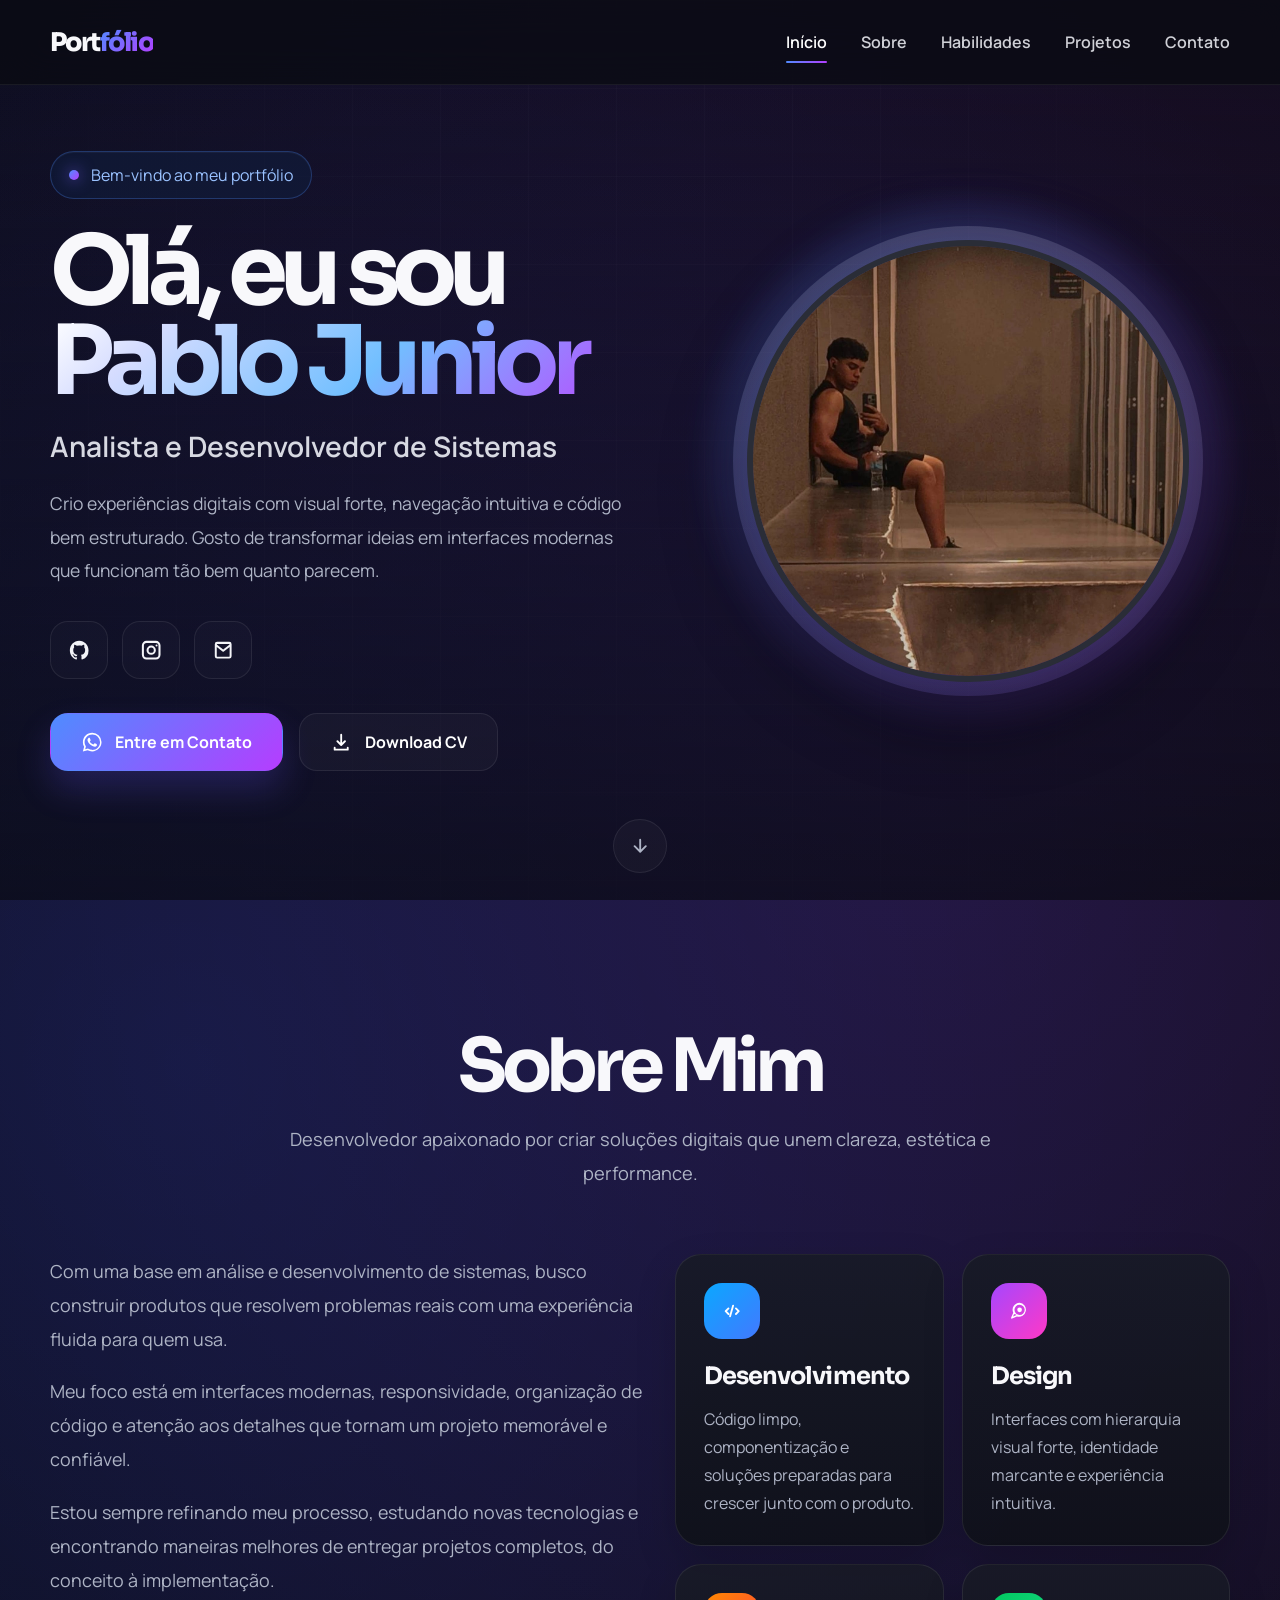
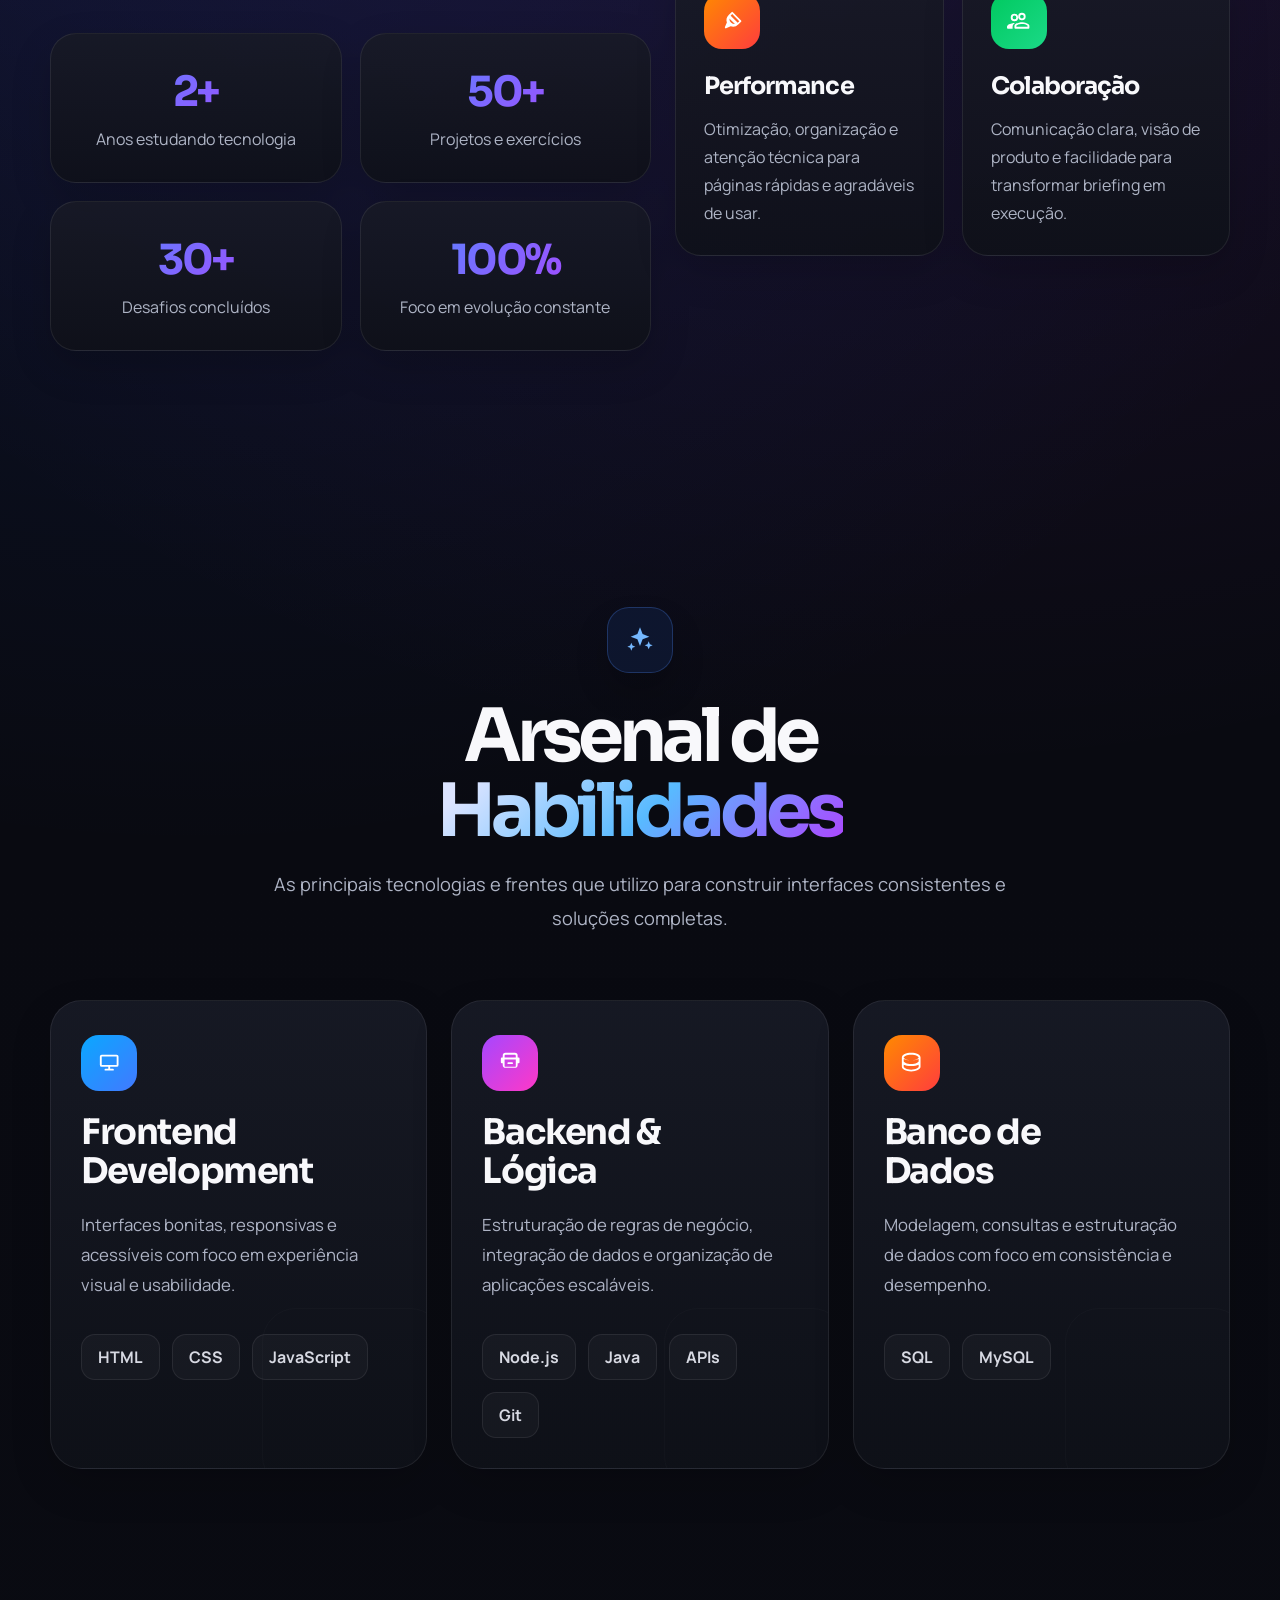
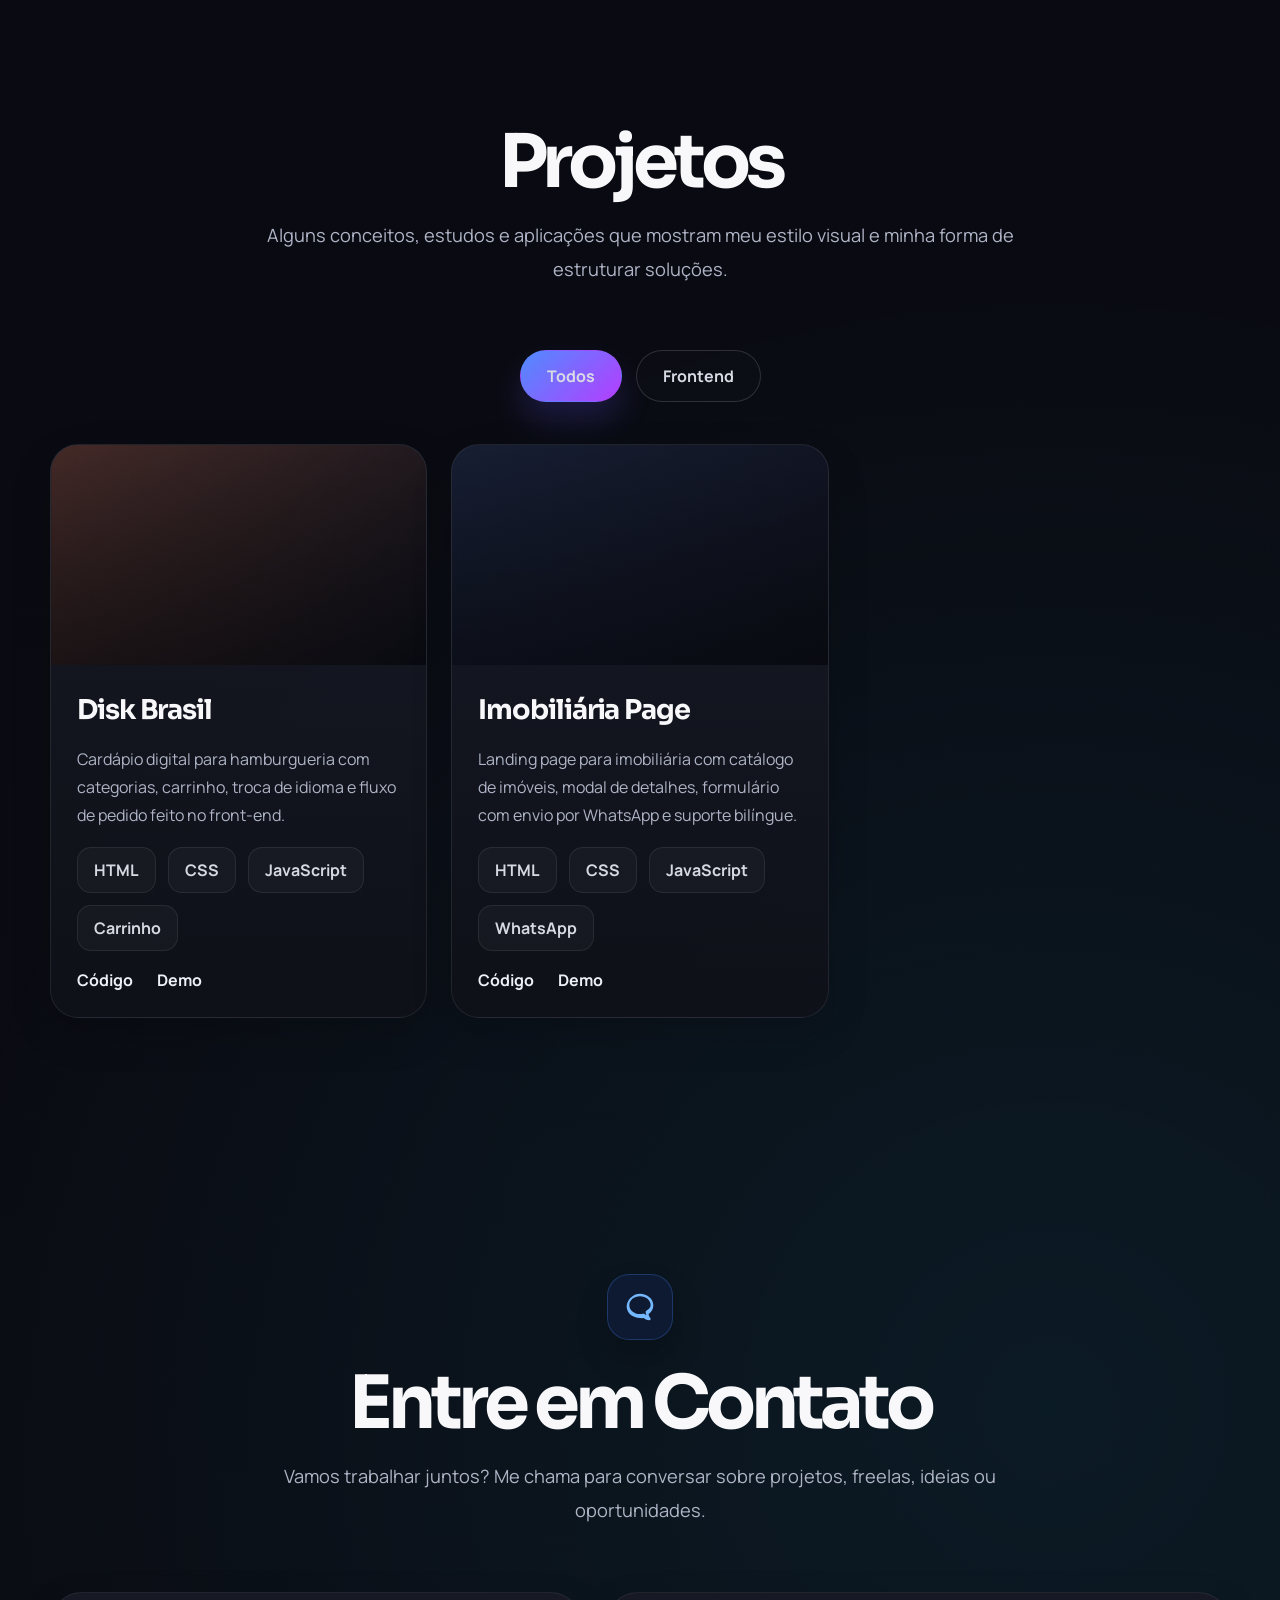
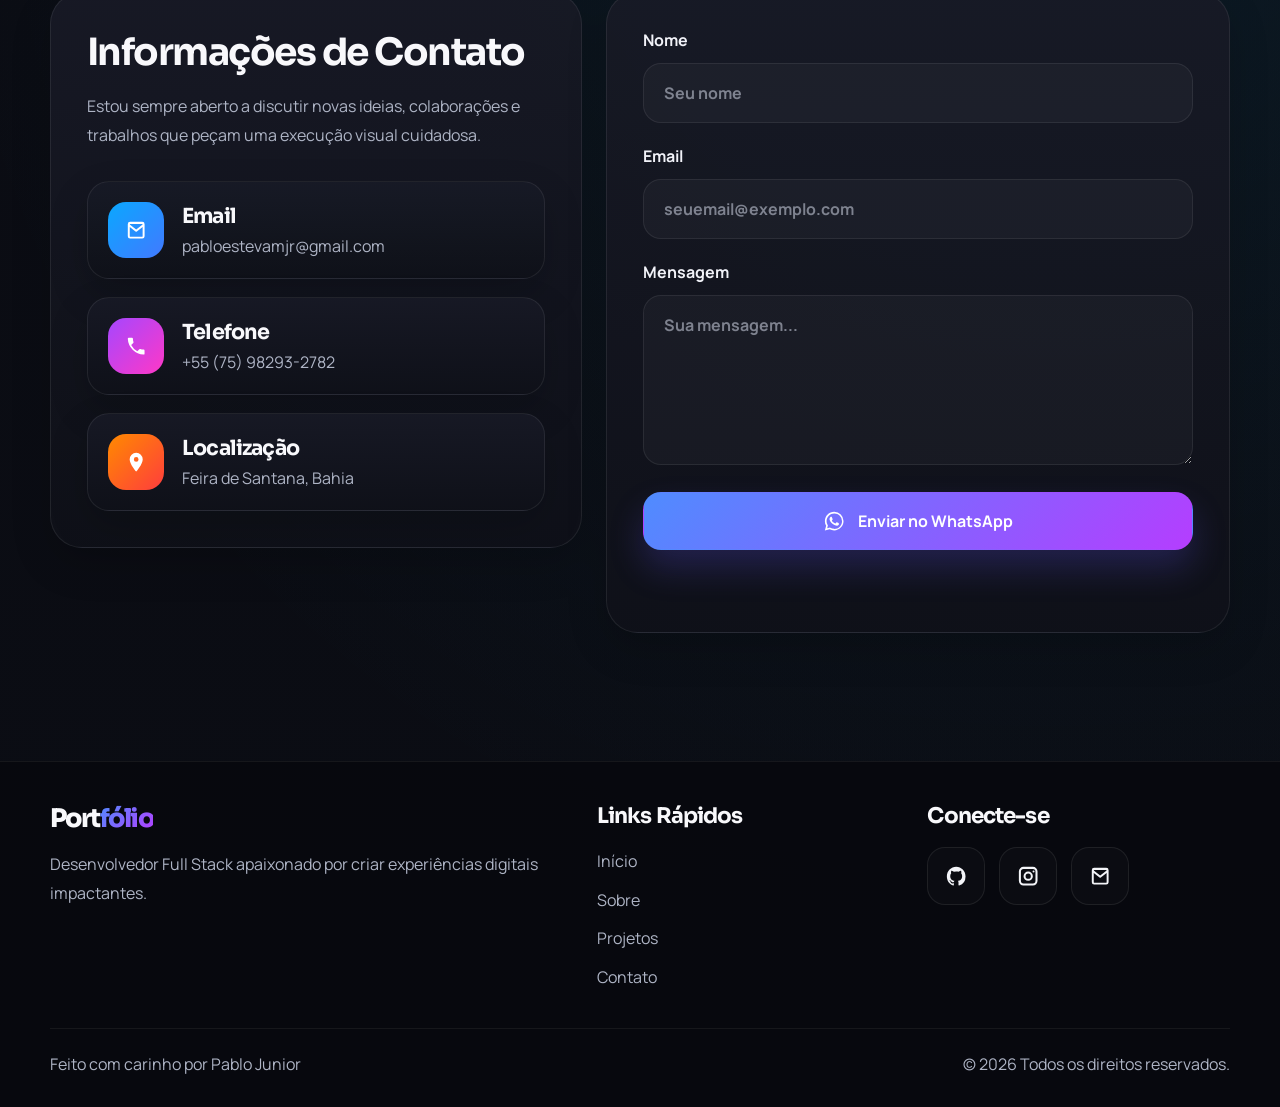
==== index.html @ be0117f1 "Portfólio" ====
<!DOCTYPE html>
<html lang="pt-BR">
<head>
    <meta charset="UTF-8">
    <meta name="viewport" content="width=device-width, initial-scale=1.0">
    <meta name="description" content="Portfólio de Pablo Junior, Analista e Desenvolvedor de Sistemas focado em experiências digitais modernas.">
    <meta name="theme-color" content="#0b0b12">
    <title>Portfólio | Pablo Junior</title>
    <link rel="preconnect" href="https://fonts.googleapis.com">
    <link rel="preconnect" href="https://fonts.gstatic.com" crossorigin>
    <link href="https://fonts.googleapis.com/css2?family=Manrope:wght@400;500;600;700;800&family=Sora:wght@600;700;800&display=swap" rel="stylesheet">
    <link rel="stylesheet" href="style.css">
</head>
<body>
    <header class="site-header">
        <div class="container site-header__inner">
            <a class="brand" href="#home">Port<span>fólio</span></a>

            <button class="nav-toggle" type="button" aria-expanded="false" aria-controls="site-nav" aria-label="Abrir menu">
                <span></span>
                <span></span>
                <span></span>
            </button>

            <nav class="site-nav" id="site-nav" aria-label="Navegação principal">
                <a class="site-nav__link is-active" href="#home">Início</a>
                <a class="site-nav__link" href="#about">Sobre</a>
                <a class="site-nav__link" href="#skills">Habilidades</a>
                <a class="site-nav__link" href="#projects">Projetos</a>
                <a class="site-nav__link" href="#contact">Contato</a>
            </nav>
        </div>
    </header>

    <main>
        <section class="hero section" id="home">
            <div class="container hero__grid">
                <div class="hero__content reveal">
                    <span class="eyebrow">
                        <span class="eyebrow__dot"></span>
                        Bem-vindo ao meu portfólio
                    </span>

                    <h1>Olá, eu sou <span>Pablo Junior</span></h1>

                    <p class="hero__role">Analista e Desenvolvedor de Sistemas</p>

                    <p class="hero__description">
                        Crio experiências digitais com visual forte, navegação intuitiva e código bem estruturado.
                        Gosto de transformar ideias em interfaces modernas que funcionam tão bem quanto parecem.
                    </p>

                    <div class="social-list" aria-label="Redes sociais">
                        <a class="social-link" href="https://github.com/s1llva-09" target="_blank" rel="noreferrer" aria-label="GitHub">
                            <svg viewBox="0 0 24 24" aria-hidden="true">
                                <path d="M12 2C6.48 2 2 6.59 2 12.25c0 4.53 2.87 8.37 6.84 9.73.5.1.68-.22.68-.49 0-.24-.01-1.03-.01-1.87-2.78.62-3.37-1.21-3.37-1.21-.45-1.18-1.11-1.49-1.11-1.49-.91-.64.07-.62.07-.62 1 .08 1.53 1.05 1.53 1.05.9 1.58 2.35 1.13 2.92.87.09-.67.35-1.13.63-1.39-2.22-.26-4.56-1.15-4.56-5.11 0-1.13.39-2.05 1.03-2.78-.1-.26-.45-1.32.1-2.76 0 0 .84-.28 2.75 1.06A9.29 9.29 0 0 1 12 6.84c.85 0 1.7.12 2.49.35 1.91-1.34 2.75-1.06 2.75-1.06.55 1.44.2 2.5.1 2.76.64.73 1.03 1.65 1.03 2.78 0 3.97-2.34 4.85-4.57 5.1.36.32.68.95.68 1.91 0 1.38-.01 2.5-.01 2.84 0 .27.18.6.69.49A10.27 10.27 0 0 0 22 12.25C22 6.59 17.52 2 12 2Z"/>
                            </svg>
                        </a>
                        <a class="social-link" href="https://www.instagram.com/_pabjunior/" target="_blank" rel="noreferrer" aria-label="Instagram">
                            <svg viewBox="0 0 24 24" aria-hidden="true">
                                <path d="M7 2h10a5 5 0 0 1 5 5v10a5 5 0 0 1-5 5H7a5 5 0 0 1-5-5V7a5 5 0 0 1 5-5Zm0 2.2A2.8 2.8 0 0 0 4.2 7v10A2.8 2.8 0 0 0 7 19.8h10a2.8 2.8 0 0 0 2.8-2.8V7A2.8 2.8 0 0 0 17 4.2H7Zm10.75 1.65a1.1 1.1 0 1 1 0 2.2 1.1 1.1 0 0 1 0-2.2ZM12 7a5 5 0 1 1 0 10 5 5 0 0 1 0-10Zm0 2.2A2.8 2.8 0 1 0 12 14.8 2.8 2.8 0 0 0 12 9.2Z"/>
                            </svg>
                        </a>
                        <a class="social-link" href="mailto:pabloestevamjr@gmail.com" aria-label="Email">
                            <svg viewBox="0 0 24 24" aria-hidden="true">
                                <path d="M3 5.5A2.5 2.5 0 0 1 5.5 3h13A2.5 2.5 0 0 1 21 5.5v13a2.5 2.5 0 0 1-2.5 2.5h-13A2.5 2.5 0 0 1 3 18.5v-13Zm2.1.32v.14L12 11.18l6.9-5.22v-.14a.4.4 0 0 0-.4-.4H5.5a.4.4 0 0 0-.4.4Zm13.8 2.76-6.23 4.71a1.17 1.17 0 0 1-1.36 0L5.1 8.58v9.92c0 .22.18.4.4.4h13a.4.4 0 0 0 .4-.4V8.58Z"/>
                            </svg>
                        </a>
                    </div>

                    <div class="hero__actions">
                        <a class="button button--primary" href="https://wa.me/5575982932782?text=Olá%2C%20Pablo!%20Vim%20pelo%20seu%20portfólio%20e%20quero%20conversar%20sobre%20um%20projeto." target="_blank" rel="noreferrer">
                            <svg viewBox="0 0 24 24" aria-hidden="true">
                                <path d="M19.05 4.94A9.9 9.9 0 0 0 12.02 2C6.52 2 2.03 6.48 2.03 11.99c0 1.76.46 3.49 1.33 5.02L2 22l5.12-1.34a9.93 9.93 0 0 0 4.89 1.25h.01c5.5 0 9.98-4.48 9.98-9.99a9.9 9.9 0 0 0-2.95-6.98ZM12.02 20.22h-.01a8.23 8.23 0 0 1-4.19-1.15l-.3-.18-3.04.8.81-2.97-.2-.31a8.25 8.25 0 0 1-1.27-4.42c0-4.57 3.72-8.29 8.3-8.29 2.22 0 4.3.87 5.87 2.43a8.23 8.23 0 0 1 2.43 5.86c0 4.58-3.72 8.3-8.3 8.3Zm4.55-6.2c-.25-.12-1.47-.73-1.7-.82-.23-.08-.4-.12-.56.12-.17.25-.64.82-.79.98-.14.17-.29.19-.54.07-.25-.12-1.05-.39-2-1.24-.74-.66-1.24-1.47-1.38-1.72-.15-.25-.02-.38.1-.5.11-.11.25-.29.37-.44.12-.14.17-.25.25-.41.08-.17.04-.31-.02-.44-.06-.12-.56-1.35-.76-1.85-.2-.48-.41-.41-.56-.42h-.48c-.17 0-.44.06-.67.31s-.88.86-.88 2.09.9 2.43 1.02 2.6c.12.17 1.76 2.69 4.27 3.77.6.26 1.08.42 1.44.54.61.19 1.16.16 1.6.1.49-.07 1.47-.6 1.68-1.18.21-.58.21-1.08.14-1.18-.06-.11-.23-.17-.48-.29Z"/>
                            </svg>
                            Entre em Contato
                        </a>
                        <a class="button button--ghost" href="cv-pablo-junior.pdf" download="CV-Pablo-Junior.pdf">
                            <svg viewBox="0 0 24 24" aria-hidden="true">
                                <path d="M12 3a1 1 0 0 1 1 1v8.59l2.3-2.29a1 1 0 1 1 1.4 1.41l-4 3.99a1 1 0 0 1-1.4 0l-4-3.99a1 1 0 1 1 1.4-1.41L11 12.59V4a1 1 0 0 1 1-1Zm-7 14a1 1 0 0 1 1 1v1h12v-1a1 1 0 1 1 2 0v2a1 1 0 0 1-1 1H5a1 1 0 0 1-1-1v-2a1 1 0 0 1 1-1Z"/>
                            </svg>
                            Download CV
                        </a>
                    </div>
                </div>

                <div class="hero__visual reveal">
                    <div class="hero__glow hero__glow--one"></div>
                    <div class="hero__glow hero__glow--two"></div>
                    <div class="hero__portrait">
                        <img src="images/img perfil.jpeg" alt="Foto de Pablo Junior">
                    </div>
                </div>
            </div>

            <a class="scroll-indicator" href="#about" aria-label="Ir para a próxima seção">
                <svg viewBox="0 0 24 24" aria-hidden="true">
                    <path d="M12 4a1 1 0 0 1 1 1v10.59l4.3-4.3a1 1 0 1 1 1.4 1.42l-6 6a1 1 0 0 1-1.4 0l-6-6a1 1 0 1 1 1.4-1.42L11 15.59V5a1 1 0 0 1 1-1Z"/>
                </svg>
            </a>
        </section>

        <section class="section about" id="about">
            <div class="container">
                <div class="section-heading section-heading--center reveal">
                    <h2>Sobre Mim</h2>
                    <p>Desenvolvedor apaixonado por criar soluções digitais que unem clareza, estética e performance.</p>
                </div>

                <div class="about__grid">
                    <div class="about__story reveal">
                        <p>
                            Com uma base em análise e desenvolvimento de sistemas, busco construir produtos que resolvem
                            problemas reais com uma experiência fluida para quem usa.
                        </p>
                        <p>
                            Meu foco está em interfaces modernas, responsividade, organização de código e atenção aos
                            detalhes que tornam um projeto memorável e confiável.
                        </p>
                        <p>
                            Estou sempre refinando meu processo, estudando novas tecnologias e encontrando maneiras
                            melhores de entregar projetos completos, do conceito à implementação.
                        </p>

                        <div class="stats-grid">
                            <article class="stat-card">
                                <strong>2+</strong>
                                <span>Anos estudando tecnologia</span>
                            </article>
                            <article class="stat-card">
                                <strong>50+</strong>
                                <span>Projetos e exercícios</span>
                            </article>
                            <article class="stat-card">
                                <strong>30+</strong>
                                <span>Desafios concluídos</span>
                            </article>
                            <article class="stat-card">
                                <strong>100%</strong>
                                <span>Foco em evolução constante</span>
                            </article>
                        </div>
                    </div>

                    <div class="about__cards">
                        <article class="info-card reveal">
                            <div class="info-card__icon info-card__icon--blue">
                                <svg viewBox="0 0 24 24" aria-hidden="true">
                                    <path d="M8.71 8.29a1 1 0 0 1 0 1.42L6.41 12l2.3 2.29a1 1 0 0 1-1.42 1.42l-3-3a1 1 0 0 1 0-1.42l3-3a1 1 0 0 1 1.42 0Zm6.58 0a1 1 0 0 1 1.42 0l3 3a1 1 0 0 1 0 1.42l-3 3a1 1 0 1 1-1.42-1.42L17.59 12l-2.3-2.29a1 1 0 0 1 0-1.42ZM13.28 5.04a1 1 0 0 1 .68 1.24l-3.25 11.5a1 1 0 1 1-1.92-.54l3.25-11.5a1 1 0 0 1 1.24-.7Z"/>
                                </svg>
                            </div>
                            <h3>Desenvolvimento</h3>
                            <p>Código limpo, componentização e soluções preparadas para crescer junto com o produto.</p>
                        </article>

                        <article class="info-card reveal">
                            <div class="info-card__icon info-card__icon--pink">
                                <svg viewBox="0 0 24 24" aria-hidden="true">
                                    <path d="M13.5 3a7.5 7.5 0 0 0-6.8 10.66l-2.23 5.2a.8.8 0 0 0 1.05 1.05l5.2-2.23A7.5 7.5 0 1 0 13.5 3Zm0 2a5.5 5.5 0 1 1-5.5 5.5A5.5 5.5 0 0 1 13.5 5Zm-7 7.35c.28.6.64 1.15 1.06 1.64l-.74 1.73 1.73-.74c.49.42 1.04.78 1.64 1.06l-3.7 1.59 1.59-3.7Zm7-4.35a2.5 2.5 0 1 0 2.5 2.5A2.5 2.5 0 0 0 13.5 8Z"/>
                                </svg>
                            </div>
                            <h3>Design</h3>
                            <p>Interfaces com hierarquia visual forte, identidade marcante e experiência intuitiva.</p>
                        </article>

                        <article class="info-card reveal">
                            <div class="info-card__icon info-card__icon--orange">
                                <svg viewBox="0 0 24 24" aria-hidden="true">
                                    <path d="M12.7 2.3a1 1 0 0 0-1.4 0L8.24 5.36a7.94 7.94 0 0 0-1.95 8.13l-2.08 4.83a1 1 0 0 0 1.31 1.31l4.83-2.08a7.94 7.94 0 0 0 8.13-1.95l3.06-3.06a1 1 0 0 0 0-1.4L12.7 2.3Zm-.7 2.12 7.58 7.58-1.65 1.65-7.58-7.58L12 4.42ZM7.72 15.9l-1.03 2.39 2.39-1.03a5.96 5.96 0 0 1-1.36-1.36ZM8.93 9.06l6.01 6.01a5.95 5.95 0 0 1-6.01-6.01Z"/>
                                </svg>
                            </div>
                            <h3>Performance</h3>
                            <p>Otimização, organização e atenção técnica para páginas rápidas e agradáveis de usar.</p>
                        </article>

                        <article class="info-card reveal">
                            <div class="info-card__icon info-card__icon--green">
                                <svg viewBox="0 0 24 24" aria-hidden="true">
                                    <path d="M16 11a4 4 0 1 0-4-4 4 4 0 0 0 4 4Zm0-6a2 2 0 1 1-2 2 2 2 0 0 1 2-2ZM8 12a4 4 0 1 0-4-4 4 4 0 0 0 4 4Zm0-6a2 2 0 1 1-2 2 2 2 0 0 1 2-2Zm8 7c-2.67 0-8 1.34-8 4v2a1 1 0 0 0 1 1h14a1 1 0 0 0 1-1v-2c0-2.66-5.33-4-8-4Zm6 5H10v-1c0-.96 3.12-2 6-2s6 1.04 6 2ZM8 14c-.55 0-1.17.05-1.82.15C3.8 14.52 0 15.64 0 18v1a1 1 0 0 0 1 1h5v-2c0-1.49.8-2.8 2.24-3.77A7.88 7.88 0 0 0 8 14Z"/>
                                </svg>
                            </div>
                            <h3>Colaboração</h3>
                            <p>Comunicação clara, visão de produto e facilidade para transformar briefing em execução.</p>
                        </article>
                    </div>
                </div>
            </div>
        </section>

        <section class="section skills" id="skills">
            <div class="container">
                <div class="section-heading section-heading--center reveal">
                    <span class="section-heading__icon" aria-hidden="true">
                        <svg viewBox="0 0 24 24">
                            <path d="M12 2.5 13.95 7.55 19 9.5l-5.05 1.95L12 16.5l-1.95-5.05L5 9.5l5.05-1.95L12 2.5Zm6.5 10.5.88 2.12L21.5 16l-2.12.88L18.5 19l-.88-2.12L15.5 16l2.12-.88.88-2.12Zm-13 1 .88 2.12L8.5 17l-2.12.88L5.5 20l-.88-2.12L2.5 17l2.12-.88.88-2.12Z"/>
                        </svg>
                    </span>
                    <h2>Arsenal de <span>Habilidades</span></h2>
                    <p>As principais tecnologias e frentes que utilizo para construir interfaces consistentes e soluções completas.</p>
                </div>

                <div class="skills__grid">
                    <article class="skill-card reveal">
                        <div class="skill-card__icon skill-card__icon--blue">
                            <svg viewBox="0 0 24 24" aria-hidden="true">
                                <path d="M4 4h16a2 2 0 0 1 2 2v9a2 2 0 0 1-2 2H13v2h3a1 1 0 1 1 0 2H8a1 1 0 1 1 0-2h3v-2H4a2 2 0 0 1-2-2V6a2 2 0 0 1 2-2Zm0 2v9h16V6Z"/>
                            </svg>
                        </div>
                        <h3>Frontend Development</h3>
                        <p>Interfaces bonitas, responsivas e acessíveis com foco em experiência visual e usabilidade.</p>
                        <div class="skill-tags">
                            <span>HTML</span>
                            <span>CSS</span>
                            <span>JavaScript</span>
                        </div>
                    </article>

                    <article class="skill-card reveal">
                        <div class="skill-card__icon skill-card__icon--pink">
                            <svg viewBox="0 0 24 24" aria-hidden="true">
                                <path d="M4 5a3 3 0 0 1 3-3h10a3 3 0 0 1 3 3v2h1a1 1 0 0 1 1 1v4a1 1 0 0 1-1 1h-1v2a3 3 0 0 1-3 3H7a3 3 0 0 1-3-3v-2H3a1 1 0 0 1-1-1V8a1 1 0 0 1 1-1h1V5Zm2 0v2h12V5a1 1 0 0 0-1-1H7a1 1 0 0 0-1 1Zm12 4H6v7a1 1 0 0 0 1 1h10a1 1 0 0 0 1-1V9Zm-8 3h4a1 1 0 1 1 0 2h-4a1 1 0 1 1 0-2Z"/>
                            </svg>
                        </div>
                        <h3>Backend & Lógica</h3>
                        <p>Estruturação de regras de negócio, integração de dados e organização de aplicações escaláveis.</p>
                        <div class="skill-tags">
                            <span>Node.js</span>
                            <span>Java</span>
                            <span>APIs</span>
                            <span>Git</span>
                        </div>
                    </article>

                    <article class="skill-card reveal">
                        <div class="skill-card__icon skill-card__icon--orange">
                            <svg viewBox="0 0 24 24" aria-hidden="true">
                                <path d="M12 2C6.48 2 2 4.24 2 7v10c0 2.76 4.48 5 10 5s10-2.24 10-5V7c0-2.76-4.48-5-10-5Zm0 2c4.97 0 8 1.94 8 3s-3.03 3-8 3-8-1.94-8-3 3.03-3 8-3Zm0 16c-4.97 0-8-1.94-8-3v-2.35C5.91 15.52 8.72 16 12 16s6.09-.48 8-1.35V17c0 1.06-3.03 3-8 3Zm0-6c-4.97 0-8-1.94-8-3V8.65C5.91 9.52 8.72 10 12 10s6.09-.48 8-1.35V11c0 1.06-3.03 3-8 3Z"/>
                            </svg>
                        </div>
                        <h3>Banco de Dados</h3>
                        <p>Modelagem, consultas e estruturação de dados com foco em consistência e desempenho.</p>
                        <div class="skill-tags">
                            <span>SQL</span>
                            <span>MySQL</span>
                        </div>
                    </article>
                </div>
            </div>
        </section>

        <section class="section projects" id="projects">
            <div class="container">
                <div class="section-heading section-heading--center reveal">
                    <h2>Projetos</h2>
                    <p>Alguns conceitos, estudos e aplicações que mostram meu estilo visual e minha forma de estruturar soluções.</p>
                </div>

                <div class="project-filters reveal" role="tablist" aria-label="Filtrar projetos">
                    <button class="filter-btn is-active" type="button" data-filter="all">Todos</button>
                    <button class="filter-btn" type="button" data-filter="frontend">Frontend</button>
                </div>

                <div class="projects__grid">
                    <article class="project-card reveal" data-category="frontend">
                        <div class="project-card__media project-card__media--burger"></div>
                        <div class="project-card__content">
                            <h3>Disk Brasil</h3>
                            <p>Cardápio digital para hamburgueria com categorias, carrinho, troca de idioma e fluxo de pedido feito no front-end.</p>
                            <div class="project-tags">
                                <span>HTML</span>
                                <span>CSS</span>
                                <span>JavaScript</span>
                                <span>Carrinho</span>
                            </div>
                            <div class="project-links">
                                <a href="https://github.com/s1llva-09/HAMBURGUERIA" target="_blank" rel="noreferrer">Código</a>
                                <a href="https://s1llva-09.github.io/HAMBURGUERIA/" target="_blank" rel="noreferrer">Demo</a>
                            </div>
                        </div>
                    </article>

                    <article class="project-card reveal" data-category="frontend">
                        <div class="project-card__media project-card__media--realty"></div>
                        <div class="project-card__content">
                            <h3>Imobiliária Page</h3>
                            <p>Landing page para imobiliária com catálogo de imóveis, modal de detalhes, formulário com envio por WhatsApp e suporte bilíngue.</p>
                            <div class="project-tags">
                                <span>HTML</span>
                                <span>CSS</span>
                                <span>JavaScript</span>
                                <span>WhatsApp</span>
                            </div>
                            <div class="project-links">
                                <a href="https://github.com/s1llva-09/Imobiliara-page" target="_blank" rel="noreferrer">Código</a>
                                <a href="https://limainmobiliariaofc.com" target="_blank" rel="noreferrer">Demo</a>
                            </div>
                        </div>
                    </article>
                </div>
            </div>
        </section>

        <section class="section contact" id="contact">
            <div class="container">
                <div class="section-heading section-heading--center reveal">
                    <span class="section-heading__icon" aria-hidden="true">
                        <svg viewBox="0 0 24 24">
                            <path d="M12 2c5.52 0 10 3.87 10 8.64 0 2.62-1.36 4.96-3.49 6.55-.06.46.03 1.67 1.24 3.09a1 1 0 0 1-.76 1.65c-1.86 0-3.45-1.02-4.24-1.67A11.6 11.6 0 0 1 12 20.28c-5.52 0-10-3.87-10-8.64S6.48 2 12 2Zm0 2c-4.41 0-8 3-8 6.64s3.59 6.64 8 6.64c.81 0 1.6-.1 2.34-.3a1 1 0 0 1 .95.23c.29.25.83.64 1.52.95-.49-1.01-.64-2.04-.55-2.72a1 1 0 0 1 .44-.69C18.7 13.55 20 12.16 20 10.64 20 7 16.41 4 12 4Z"/>
                        </svg>
                    </span>
                    <h2>Entre em Contato</h2>
                    <p>Vamos trabalhar juntos? Me chama para conversar sobre projetos, freelas, ideias ou oportunidades.</p>
                </div>

                <div class="contact__grid">
                    <div class="contact__details reveal">
                        <h3>Informações de Contato</h3>
                        <p>Estou sempre aberto a discutir novas ideias, colaborações e trabalhos que peçam uma execução visual cuidadosa.</p>

                        <div class="contact-list">
                            <article class="contact-card">
                                <div class="contact-card__icon contact-card__icon--blue">
                                    <svg viewBox="0 0 24 24" aria-hidden="true">
                                        <path d="M3 5.5A2.5 2.5 0 0 1 5.5 3h13A2.5 2.5 0 0 1 21 5.5v13a2.5 2.5 0 0 1-2.5 2.5h-13A2.5 2.5 0 0 1 3 18.5v-13Zm2.1.32v.14L12 11.18l6.9-5.22v-.14a.4.4 0 0 0-.4-.4H5.5a.4.4 0 0 0-.4.4Zm13.8 2.76-6.23 4.71a1.17 1.17 0 0 1-1.36 0L5.1 8.58v9.92c0 .22.18.4.4.4h13a.4.4 0 0 0 .4-.4V8.58Z"/>
                                    </svg>
                                </div>
                                <div>
                                    <h4>Email</h4>
                                    <a href="mailto:pabloestevamjr@gmail.com">pabloestevamjr@gmail.com</a>
                                </div>
                            </article>

                            <article class="contact-card">
                                <div class="contact-card__icon contact-card__icon--pink">
                                    <svg viewBox="0 0 24 24" aria-hidden="true">
                                        <path d="M6.62 10.79a15.06 15.06 0 0 0 6.59 6.59l2.2-2.2a1 1 0 0 1 .98-.25 11.33 11.33 0 0 0 3.56.57 1 1 0 0 1 1 1V20a1 1 0 0 1-1 1A18 18 0 0 1 3 4a1 1 0 0 1 1-1h3.5a1 1 0 0 1 1 1 11.33 11.33 0 0 0 .57 3.56 1 1 0 0 1-.25.98l-2.2 2.25Z"/>
                                    </svg>
                                </div>
                                <div>
                                    <h4>Telefone</h4>
                                    <a href="tel:+5575982932782">+55 (75) 98293-2782</a>
                                </div>
                            </article>

                            <article class="contact-card">
                                <div class="contact-card__icon contact-card__icon--orange">
                                    <svg viewBox="0 0 24 24" aria-hidden="true">
                                        <path d="M12 2a7 7 0 0 1 7 7c0 5.02-7 13-7 13S5 14.02 5 9a7 7 0 0 1 7-7Zm0 9.5A2.5 2.5 0 1 0 9.5 9 2.5 2.5 0 0 0 12 11.5Z"/>
                                    </svg>
                                </div>
                                <div>
                                    <h4>Localização</h4>
                                    <span>Feira de Santana, Bahia</span>
                                </div>
                            </article>
                        </div>
                    </div>

                    <form class="contact-form reveal">
                        <label>
                            Nome
                            <input type="text" name="name" placeholder="Seu nome" required>
                        </label>

                        <label>
                            Email
                            <input type="email" name="email" placeholder="seuemail@exemplo.com" required>
                        </label>

                        <label>
                            Mensagem
                            <textarea name="message" placeholder="Sua mensagem..." rows="6" required></textarea>
                        </label>

                        <button class="button button--primary button--block" type="submit">
                            <svg viewBox="0 0 24 24" aria-hidden="true">
                                <path d="M19.05 4.94A9.9 9.9 0 0 0 12.02 2C6.52 2 2.03 6.48 2.03 11.99c0 1.76.46 3.49 1.33 5.02L2 22l5.12-1.34a9.93 9.93 0 0 0 4.89 1.25h.01c5.5 0 9.98-4.48 9.98-9.99a9.9 9.9 0 0 0-2.95-6.98ZM12.02 20.22h-.01a8.23 8.23 0 0 1-4.19-1.15l-.3-.18-3.04.8.81-2.97-.2-.31a8.25 8.25 0 0 1-1.27-4.42c0-4.57 3.72-8.29 8.3-8.29 2.22 0 4.3.87 5.87 2.43a8.23 8.23 0 0 1 2.43 5.86c0 4.58-3.72 8.3-8.3 8.3Zm4.55-6.2c-.25-.12-1.47-.73-1.7-.82-.23-.08-.4-.12-.56.12-.17.25-.64.82-.79.98-.14.17-.29.19-.54.07-.25-.12-1.05-.39-2-1.24-.74-.66-1.24-1.47-1.38-1.72-.15-.25-.02-.38.1-.5.11-.11.25-.29.37-.44.12-.14.17-.25.25-.41.08-.17.04-.31-.02-.44-.06-.12-.56-1.35-.76-1.85-.2-.48-.41-.41-.56-.42h-.48c-.17 0-.44.06-.67.31s-.88.86-.88 2.09.9 2.43 1.02 2.6c.12.17 1.76 2.69 4.27 3.77.6.26 1.08.42 1.44.54.61.19 1.16.16 1.6.1.49-.07 1.47-.6 1.68-1.18.21-.58.21-1.08.14-1.18-.06-.11-.23-.17-.48-.29Z"/>
                            </svg>
                            Enviar no WhatsApp
                        </button>

                        <p class="form-status" aria-live="polite"></p>
                    </form>
                </div>
            </div>
        </section>
    </main>

    <footer class="site-footer">
        <div class="container site-footer__grid">
            <div class="site-footer__brand">
                <a class="brand brand--footer" href="#home">Port<span>fólio</span></a>
                <p>Desenvolvedor Full Stack apaixonado por criar experiências digitais impactantes.</p>
            </div>

            <div class="site-footer__links">
                <h3>Links Rápidos</h3>
                <a href="#home">Início</a>
                <a href="#about">Sobre</a>
                <a href="#projects">Projetos</a>
                <a href="#contact">Contato</a>
            </div>

            <div class="site-footer__social">
                <h3>Conecte-se</h3>
                <div class="social-list">
                    <a class="social-link" href="https://github.com/s1llva-09" target="_blank" rel="noreferrer" aria-label="GitHub">
                        <svg viewBox="0 0 24 24" aria-hidden="true">
                            <path d="M12 2C6.48 2 2 6.59 2 12.25c0 4.53 2.87 8.37 6.84 9.73.5.1.68-.22.68-.49 0-.24-.01-1.03-.01-1.87-2.78.62-3.37-1.21-3.37-1.21-.45-1.18-1.11-1.49-1.11-1.49-.91-.64.07-.62.07-.62 1 .08 1.53 1.05 1.53 1.05.9 1.58 2.35 1.13 2.92.87.09-.67.35-1.13.63-1.39-2.22-.26-4.56-1.15-4.56-5.11 0-1.13.39-2.05 1.03-2.78-.1-.26-.45-1.32.1-2.76 0 0 .84-.28 2.75 1.06A9.29 9.29 0 0 1 12 6.84c.85 0 1.7.12 2.49.35 1.91-1.34 2.75-1.06 2.75-1.06.55 1.44.2 2.5.1 2.76.64.73 1.03 1.65 1.03 2.78 0 3.97-2.34 4.85-4.57 5.1.36.32.68.95.68 1.91 0 1.38-.01 2.5-.01 2.84 0 .27.18.6.69.49A10.27 10.27 0 0 0 22 12.25C22 6.59 17.52 2 12 2Z"/>
                        </svg>
                    </a>
                    <a class="social-link" href="https://www.instagram.com/_pabjunior/" target="_blank" rel="noreferrer" aria-label="Instagram">
                        <svg viewBox="0 0 24 24" aria-hidden="true">
                            <path d="M7 2h10a5 5 0 0 1 5 5v10a5 5 0 0 1-5 5H7a5 5 0 0 1-5-5V7a5 5 0 0 1 5-5Zm0 2.2A2.8 2.8 0 0 0 4.2 7v10A2.8 2.8 0 0 0 7 19.8h10a2.8 2.8 0 0 0 2.8-2.8V7A2.8 2.8 0 0 0 17 4.2H7Zm10.75 1.65a1.1 1.1 0 1 1 0 2.2 1.1 1.1 0 0 1 0-2.2ZM12 7a5 5 0 1 1 0 10 5 5 0 0 1 0-10Zm0 2.2A2.8 2.8 0 1 0 12 14.8 2.8 2.8 0 0 0 12 9.2Z"/>
                        </svg>
                    </a>
                    <a class="social-link" href="mailto:pabloestevamjr@gmail.com" aria-label="Email">
                        <svg viewBox="0 0 24 24" aria-hidden="true">
                            <path d="M3 5.5A2.5 2.5 0 0 1 5.5 3h13A2.5 2.5 0 0 1 21 5.5v13a2.5 2.5 0 0 1-2.5 2.5h-13A2.5 2.5 0 0 1 3 18.5v-13Zm2.1.32v.14L12 11.18l6.9-5.22v-.14a.4.4 0 0 0-.4-.4H5.5a.4.4 0 0 0-.4.4Zm13.8 2.76-6.23 4.71a1.17 1.17 0 0 1-1.36 0L5.1 8.58v9.92c0 .22.18.4.4.4h13a.4.4 0 0 0 .4-.4V8.58Z"/>
                        </svg>
                    </a>
                </div>
            </div>
        </div>

        <div class="container site-footer__bottom">
            <p>Feito com carinho por Pablo Junior</p>
            <p>&copy; <span id="currentYear"></span> Todos os direitos reservados.</p>
        </div>
    </footer>

    <a class="back-to-top" href="#home" aria-label="Voltar ao topo">
        <svg viewBox="0 0 24 24" aria-hidden="true">
            <path d="M12 5a1 1 0 0 1 .7.29l6 6a1 1 0 0 1-1.4 1.42L13 8.41V19a1 1 0 1 1-2 0V8.41l-4.3 4.3a1 1 0 1 1-1.4-1.42l6-6A1 1 0 0 1 12 5Z"/>
        </svg>
    </a>

    <script src="script.js"></script>
</body>
</html>
---- style.css ----
:root {
    --bg: #090a11;
    --surface: rgba(19, 21, 31, 0.88);
    --text: #f8f8fb;
    --muted: #aeb4c5;
    --muted-strong: #d7d9e2;
    --border: rgba(255, 255, 255, 0.08);
    --border-strong: rgba(255, 255, 255, 0.14);
    --primary: #4f8cff;
    --secondary: #b53dff;
    --success: #5ad98a;
    --gradient: linear-gradient(135deg, var(--primary), var(--secondary));
    --gradient-soft: linear-gradient(135deg, rgba(79, 140, 255, 0.22), rgba(181, 61, 255, 0.2));
    --shadow: 0 28px 70px rgba(0, 0, 0, 0.42);
    --radius-xl: 32px;
    --radius-lg: 26px;
    --radius-md: 20px;
    --header-height: 84px;
    --container: min(1180px, calc(100% - 32px));
}

* {
    margin: 0;
    padding: 0;
    box-sizing: border-box;
}

html {
    scroll-behavior: smooth;
}

body {
    min-height: 100vh;
    overflow-x: hidden;
    font-family: "Manrope", sans-serif;
    color: var(--text);
    background:
        radial-gradient(circle at 15% 18%, rgba(31, 92, 255, 0.16), transparent 28%),
        radial-gradient(circle at 72% 14%, rgba(181, 61, 255, 0.16), transparent 30%),
        radial-gradient(circle at 82% 78%, rgba(26, 200, 255, 0.08), transparent 24%),
        linear-gradient(180deg, #090a11 0%, #090a11 42%, #0b0d14 100%);
}

body::before {
    content: "";
    position: fixed;
    inset: 0;
    z-index: -2;
    background:
        linear-gradient(rgba(255, 255, 255, 0.02) 1px, transparent 1px),
        linear-gradient(90deg, rgba(255, 255, 255, 0.02) 1px, transparent 1px);
    background-size: 88px 88px;
    mask-image: radial-gradient(circle at center, black 44%, transparent 100%);
    pointer-events: none;
}

body::after {
    content: "";
    position: fixed;
    inset: 0;
    z-index: -1;
    background: linear-gradient(180deg, rgba(9, 10, 17, 0) 0%, rgba(9, 10, 17, 0.66) 100%);
    pointer-events: none;
}

body.nav-open {
    overflow: hidden;
}

::selection {
    color: #fff;
    background: rgba(122, 90, 255, 0.5);
}

::-webkit-scrollbar {
    width: 10px;
}

::-webkit-scrollbar-track {
    background: #0b0d14;
}

::-webkit-scrollbar-thumb {
    border-radius: 999px;
    background: linear-gradient(180deg, var(--primary), var(--secondary));
}

img {
    display: block;
    max-width: 100%;
}

a {
    color: inherit;
    text-decoration: none;
}

button,
input,
textarea {
    font: inherit;
}

button {
    border: none;
    background: none;
    cursor: pointer;
}

svg {
    width: 1.4rem;
    height: 1.4rem;
    fill: currentColor;
    flex-shrink: 0;
}

.container {
    width: var(--container);
    margin-inline: auto;
}

.section {
    position: relative;
    padding: clamp(88px, 12vw, 128px) 0;
    scroll-margin-top: calc(var(--header-height) + 18px);
}

.reveal {
    opacity: 0;
    transform: translateY(28px);
    transition: opacity 0.7s ease, transform 0.7s ease;
}

.reveal.is-visible {
    opacity: 1;
    transform: translateY(0);
}

.site-header {
    position: sticky;
    top: 0;
    z-index: 100;
    border-bottom: 1px solid rgba(255, 255, 255, 0.06);
    background: rgba(10, 11, 18, 0.74);
    backdrop-filter: blur(22px);
}

.site-header__inner {
    min-height: var(--header-height);
    display: flex;
    align-items: center;
    justify-content: space-between;
    gap: 24px;
}

.brand {
    font-family: "Sora", sans-serif;
    font-size: clamp(1.55rem, 2vw, 1.8rem);
    font-weight: 800;
    letter-spacing: -0.06em;
}

.brand span {
    background: var(--gradient);
    -webkit-background-clip: text;
    background-clip: text;
    color: transparent;
}

.site-nav {
    display: flex;
    align-items: center;
    gap: clamp(18px, 3vw, 34px);
}

.site-nav__link {
    position: relative;
    color: rgba(246, 247, 251, 0.84);
    font-weight: 600;
    transition: color 0.2s ease;
}

.site-nav__link::after {
    content: "";
    position: absolute;
    left: 0;
    bottom: -10px;
    width: 100%;
    height: 2px;
    border-radius: 999px;
    transform: scaleX(0);
    transform-origin: left;
    background: var(--gradient);
    transition: transform 0.22s ease;
}

.site-nav__link:hover,
.site-nav__link.is-active {
    color: #fff;
}

.site-nav__link:hover::after,
.site-nav__link.is-active::after {
    transform: scaleX(1);
}

.nav-toggle {
    display: none;
    width: 52px;
    height: 52px;
    border: 1px solid var(--border);
    border-radius: 16px;
    align-items: center;
    justify-content: center;
    flex-direction: column;
    gap: 5px;
    background: rgba(255, 255, 255, 0.02);
}

.nav-toggle span {
    width: 22px;
    height: 2px;
    border-radius: 999px;
    background: #fff;
    transition: transform 0.25s ease, opacity 0.25s ease;
}

.nav-toggle[aria-expanded="true"] span:nth-child(1) {
    transform: translateY(7px) rotate(45deg);
}

.nav-toggle[aria-expanded="true"] span:nth-child(2) {
    opacity: 0;
}

.nav-toggle[aria-expanded="true"] span:nth-child(3) {
    transform: translateY(-7px) rotate(-45deg);
}

.hero {
    min-height: calc(100vh - var(--header-height));
    display: flex;
    align-items: center;
    padding-top: clamp(36px, 5vw, 72px);
}

.hero__grid {
    display: grid;
    grid-template-columns: minmax(0, 1.05fr) minmax(340px, 0.95fr);
    align-items: center;
    gap: clamp(42px, 6vw, 96px);
}

.eyebrow {
    display: inline-flex;
    align-items: center;
    gap: 12px;
    padding: 12px 18px;
    border: 1px solid rgba(79, 140, 255, 0.28);
    border-radius: 999px;
    color: #9ac2ff;
    background: rgba(16, 31, 64, 0.52);
    box-shadow: inset 0 1px 0 rgba(255, 255, 255, 0.04);
}

.eyebrow__dot {
    width: 10px;
    height: 10px;
    border-radius: 50%;
    background: var(--gradient);
    box-shadow: 0 0 16px rgba(116, 99, 255, 0.8);
}

.hero h1 {
    margin-top: 28px;
    max-width: 10ch;
    font-family: "Sora", sans-serif;
    font-size: clamp(3.4rem, 8vw, 6rem);
    line-height: 0.94;
    letter-spacing: -0.08em;
}

.hero h1 span {
    display: block;
    background: linear-gradient(135deg, #ffffff 0%, #d5dcff 18%, #72bfff 56%, #ba48ff 100%);
    -webkit-background-clip: text;
    background-clip: text;
    color: transparent;
}

.hero__role {
    margin-top: 20px;
    font-size: clamp(1.4rem, 2.2vw, 2rem);
    color: var(--muted-strong);
    font-weight: 600;
}

.hero__description {
    max-width: 58ch;
    margin-top: 22px;
    color: var(--muted);
    font-size: 1.1rem;
    line-height: 1.9;
}

.social-list {
    display: flex;
    align-items: center;
    gap: 14px;
    flex-wrap: wrap;
}

.hero .social-list {
    margin-top: 34px;
}

.social-link {
    width: 58px;
    height: 58px;
    display: grid;
    place-items: center;
    color: #f3f4f8;
    border: 1px solid var(--border);
    border-radius: 18px;
    background: rgba(255, 255, 255, 0.02);
    transition: transform 0.22s ease, border-color 0.22s ease, box-shadow 0.22s ease, background 0.22s ease;
}

.social-link:hover {
    transform: translateY(-4px);
    border-color: rgba(255, 255, 255, 0.2);
    background: rgba(255, 255, 255, 0.06);
    box-shadow: 0 18px 30px rgba(0, 0, 0, 0.24);
}

.hero__actions {
    margin-top: 34px;
    display: flex;
    align-items: center;
    gap: 16px;
    flex-wrap: wrap;
}

.button {
    min-height: 58px;
    padding: 0 30px;
    display: inline-flex;
    align-items: center;
    justify-content: center;
    gap: 12px;
    border-radius: 18px;
    border: 1px solid transparent;
    color: #fff;
    font-weight: 700;
    transition: transform 0.2s ease, box-shadow 0.22s ease, border-color 0.22s ease, background 0.22s ease;
}

.button:hover {
    transform: translateY(-3px);
}

.button--primary {
    background: var(--gradient);
    box-shadow: 0 18px 34px rgba(103, 86, 255, 0.22);
}

.button--primary:hover {
    box-shadow: 0 24px 40px rgba(103, 86, 255, 0.3);
}

.button--ghost {
    border-color: var(--border);
    background: rgba(255, 255, 255, 0.03);
}

.button--ghost:hover {
    border-color: rgba(255, 255, 255, 0.18);
    background: rgba(255, 255, 255, 0.06);
}

.button--block {
    width: 100%;
}

.hero__visual {
    position: relative;
    min-height: 560px;
    display: grid;
    place-items: center;
}

.hero__glow {
    position: absolute;
    border-radius: 50%;
    filter: blur(18px);
    pointer-events: none;
}

.hero__glow--one {
    width: 520px;
    height: 520px;
    background: radial-gradient(circle, rgba(182, 61, 255, 0.34) 0%, rgba(79, 140, 255, 0.18) 36%, transparent 72%);
}

.hero__glow--two {
    width: 380px;
    height: 380px;
    background: radial-gradient(circle, rgba(255, 255, 255, 0.08) 0%, transparent 66%);
}

.hero__portrait {
    position: relative;
    width: min(100%, 470px);
    aspect-ratio: 1;
    padding: 14px;
    border-radius: 50%;
    background: linear-gradient(180deg, rgba(255, 255, 255, 0.12), rgba(255, 255, 255, 0.03));
    box-shadow: var(--shadow);
}

.hero__portrait::before {
    content: "";
    position: absolute;
    inset: -16px;
    border-radius: 50%;
    background: var(--gradient-soft);
    filter: blur(20px);
    z-index: -1;
}

.hero__portrait img {
    width: 100%;
    height: 100%;
    object-fit: cover;
    border-radius: 50%;
    border: 6px solid #2a2d37;
}

.scroll-indicator {
    position: absolute;
    left: 50%;
    bottom: 28px;
    transform: translateX(-50%);
    width: 54px;
    height: 54px;
    display: grid;
    place-items: center;
    border-radius: 50%;
    color: var(--muted);
    border: 1px solid var(--border);
    background: rgba(255, 255, 255, 0.03);
    animation: floating 2.8s ease-in-out infinite;
}

.section-heading {
    margin-bottom: clamp(42px, 5vw, 68px);
}

.section-heading--center {
    max-width: 760px;
    margin-inline: auto;
    text-align: center;
}

.section-heading__icon {
    width: 66px;
    height: 66px;
    margin: 0 auto 26px;
    display: grid;
    place-items: center;
    color: #75b8ff;
    border-radius: 22px;
    border: 1px solid rgba(79, 140, 255, 0.26);
    background: rgba(17, 32, 66, 0.55);
    box-shadow: 0 18px 32px rgba(0, 0, 0, 0.2);
}

.section-heading__icon svg {
    width: 2rem;
    height: 2rem;
}

.section-heading h2 {
    font-family: "Sora", sans-serif;
    font-size: clamp(2.6rem, 6vw, 4.6rem);
    line-height: 1.03;
    letter-spacing: -0.07em;
}

.section-heading h2 span {
    background: linear-gradient(135deg, #dce4ff 10%, #58baff 52%, #b23fff 100%);
    -webkit-background-clip: text;
    background-clip: text;
    color: transparent;
}

.section-heading p {
    margin-top: 18px;
    color: var(--muted);
    font-size: 1.14rem;
    line-height: 1.85;
}

.about__grid {
    display: grid;
    grid-template-columns: minmax(0, 1.04fr) minmax(0, 0.96fr);
    gap: 24px;
    align-items: start;
}

.about__story p {
    max-width: 60ch;
    color: var(--muted);
    font-size: 1.12rem;
    line-height: 1.9;
}

.about__story p + p {
    margin-top: 18px;
}

.stats-grid {
    margin-top: 36px;
    display: grid;
    grid-template-columns: repeat(2, minmax(0, 1fr));
    gap: 18px;
}

.stat-card,
.info-card,
.skill-card,
.project-card,
.contact__details,
.contact-form,
.contact-card {
    background: linear-gradient(180deg, rgba(24, 26, 38, 0.9), rgba(15, 17, 25, 0.9));
    border: 1px solid var(--border);
    box-shadow: 0 16px 40px rgba(0, 0, 0, 0.16);
}

.stat-card {
    padding: 32px 24px;
    border-radius: var(--radius-lg);
    text-align: center;
}

.stat-card strong {
    display: block;
    font-family: "Sora", sans-serif;
    font-size: clamp(2rem, 4vw, 2.6rem);
    letter-spacing: -0.06em;
    background: var(--gradient);
    -webkit-background-clip: text;
    background-clip: text;
    color: transparent;
}

.stat-card span {
    display: block;
    margin-top: 10px;
    color: var(--muted);
}

.about__cards {
    display: grid;
    grid-template-columns: repeat(2, minmax(0, 1fr));
    gap: 18px;
}

.info-card {
    padding: 28px;
    border-radius: var(--radius-lg);
}

.info-card__icon,
.skill-card__icon,
.contact-card__icon {
    width: 56px;
    height: 56px;
    display: grid;
    place-items: center;
    border-radius: 18px;
    margin-bottom: 22px;
    color: #fff;
}

.info-card__icon--blue,
.skill-card__icon--blue,
.contact-card__icon--blue {
    background: linear-gradient(135deg, #0aa8ff, #4279ff);
}

.info-card__icon--pink,
.skill-card__icon--pink,
.contact-card__icon--pink {
    background: linear-gradient(135deg, #a547ff, #ff38c7);
}

.info-card__icon--orange,
.skill-card__icon--orange,
.contact-card__icon--orange {
    background: linear-gradient(135deg, #ff8a00, #ff3d3d);
}

.info-card__icon--green {
    background: linear-gradient(135deg, #00c95f, #1bd987);
}

.info-card h3,
.skill-card h3,
.contact__details h3 {
    font-family: "Sora", sans-serif;
    letter-spacing: -0.04em;
}

.info-card h3 {
    font-size: 1.5rem;
}

.info-card p {
    margin-top: 14px;
    color: var(--muted);
    line-height: 1.75;
}

.skills {
    overflow: hidden;
}

.skills__grid {
    display: grid;
    grid-template-columns: repeat(3, minmax(0, 1fr));
    gap: 24px;
}

.skill-card {
    position: relative;
    min-height: 340px;
    padding: 34px 30px 30px;
    border-radius: var(--radius-xl);
    overflow: hidden;
}

.skill-card::before {
    content: "";
    position: absolute;
    right: -18px;
    bottom: -22px;
    width: 180px;
    height: 180px;
    border-radius: 34px;
    border: 1px solid rgba(255, 255, 255, 0.04);
    opacity: 0.5;
}

.skill-card h3 {
    max-width: 8ch;
    font-size: clamp(1.75rem, 3vw, 2.2rem);
    line-height: 1.12;
}

.skill-card p {
    margin-top: 18px;
    color: var(--muted);
    font-size: 1.05rem;
    line-height: 1.8;
}

.skill-tags,
.project-tags {
    display: flex;
    flex-wrap: wrap;
    gap: 12px;
}

.skill-tags {
    margin-top: 34px;
}

.skill-tags span,
.project-tags span {
    padding: 11px 16px;
    border: 1px solid var(--border);
    border-radius: 14px;
    color: #d7d9e2;
    background: rgba(255, 255, 255, 0.03);
    font-weight: 700;
}

.project-filters {
    display: flex;
    justify-content: center;
    align-items: center;
    gap: 14px;
    flex-wrap: wrap;
    margin-bottom: 42px;
}

.filter-btn {
    padding: 14px 26px;
    color: #d8dbe5;
    font-weight: 700;
    border-radius: 999px;
    border: 1px solid var(--border-strong);
    background: rgba(255, 255, 255, 0.01);
    transition: transform 0.22s ease, background 0.22s ease, border-color 0.22s ease, box-shadow 0.22s ease;
}

.filter-btn:hover {
    transform: translateY(-2px);
    border-color: rgba(255, 255, 255, 0.2);
}

.filter-btn.is-active {
    border-color: transparent;
    background: var(--gradient);
    box-shadow: 0 18px 32px rgba(103, 86, 255, 0.2);
}

.projects__grid {
    display: grid;
    grid-template-columns: repeat(3, minmax(0, 1fr));
    gap: 24px;
}

.project-card {
    display: flex;
    flex-direction: column;
    border-radius: 28px;
    overflow: hidden;
    transition: transform 0.22s ease, border-color 0.22s ease, box-shadow 0.22s ease, opacity 0.25s ease;
}

.project-card:hover {
    transform: translateY(-6px);
    border-color: rgba(255, 255, 255, 0.14);
    box-shadow: 0 28px 48px rgba(0, 0, 0, 0.22);
}

.project-card.is-hidden {
    display: none;
}

.project-card__media {
    min-height: 220px;
    background-position: center;
    background-size: cover;
    position: relative;
}

.project-card__media::after {
    content: "";
    position: absolute;
    inset: 0;
    background: linear-gradient(180deg, rgba(5, 6, 10, 0.08), rgba(5, 6, 10, 0.5));
}

.project-card__media--burger {
    background-image:
        linear-gradient(135deg, rgba(255, 121, 60, 0.22), rgba(7, 10, 19, 0.5)),
        url("https://s1llva-09.github.io/HAMBURGUERIA/img/Hero.png");
}

.project-card__media--realty {
    background-image:
        linear-gradient(135deg, rgba(34, 61, 117, 0.24), rgba(7, 10, 19, 0.5)),
        url("https://limainmobiliariaofc.com/images/optimized/img_2207.jpg");
}

.project-card__content {
    padding: 28px 26px 26px;
    display: flex;
    flex-direction: column;
    gap: 18px;
    flex: 1;
}

.project-card__content h3 {
    font-family: "Sora", sans-serif;
    font-size: 1.7rem;
    letter-spacing: -0.04em;
}

.project-card__content p {
    color: var(--muted);
    line-height: 1.75;
}

.project-links {
    margin-top: auto;
    display: flex;
    gap: 24px;
    flex-wrap: wrap;
}

.project-links a {
    position: relative;
    color: #edf0f7;
    font-weight: 700;
}

.project-links a::after {
    content: "";
    position: absolute;
    left: 0;
    bottom: -4px;
    width: 100%;
    height: 2px;
    border-radius: 999px;
    transform: scaleX(0);
    transform-origin: left;
    background: var(--gradient);
    transition: transform 0.22s ease;
}

.project-links a:hover::after {
    transform: scaleX(1);
}

.contact__grid {
    display: grid;
    grid-template-columns: minmax(0, 0.92fr) minmax(0, 1.08fr);
    gap: 24px;
    align-items: start;
}

.contact__details,
.contact-form {
    padding: 36px;
    border-radius: var(--radius-xl);
}

.contact__details h3 {
    font-size: clamp(1.9rem, 4vw, 2.35rem);
}

.contact__details > p {
    margin-top: 16px;
    color: var(--muted);
    line-height: 1.8;
}

.contact-list {
    margin-top: 32px;
    display: grid;
    gap: 18px;
}

.contact-card {
    padding: 20px;
    border-radius: 22px;
    display: flex;
    align-items: center;
    gap: 18px;
}

.contact-card__icon {
    margin-bottom: 0;
}

.contact-card h4 {
    font-size: 1.3rem;
    font-family: "Sora", sans-serif;
    letter-spacing: -0.04em;
}

.contact-card a,
.contact-card span {
    display: block;
    margin-top: 6px;
    color: var(--muted);
}

.contact-form {
    display: grid;
    gap: 22px;
}

.contact-form label {
    display: block;
    font-weight: 700;
    color: #f1f2f8;
}

.contact-form input,
.contact-form textarea {
    width: 100%;
    margin-top: 12px;
    padding: 18px 20px;
    color: #fff;
    border: 1px solid rgba(255, 255, 255, 0.08);
    border-radius: 18px;
    background: rgba(255, 255, 255, 0.03);
    transition: border-color 0.22s ease, box-shadow 0.22s ease, background 0.22s ease;
}

.contact-form input::placeholder,
.contact-form textarea::placeholder {
    color: rgba(200, 205, 218, 0.58);
}

.contact-form input:focus,
.contact-form textarea:focus {
    outline: none;
    border-color: rgba(112, 149, 255, 0.58);
    box-shadow: 0 0 0 4px rgba(79, 140, 255, 0.12);
    background: rgba(255, 255, 255, 0.05);
}

.contact-form textarea {
    min-height: 170px;
    resize: vertical;
}

.form-status {
    min-height: 24px;
    color: var(--success);
    font-weight: 600;
}

.site-footer {
    padding: 40px 0 32px;
    border-top: 1px solid rgba(255, 255, 255, 0.06);
    background: rgba(7, 8, 14, 0.9);
}

.site-footer__grid {
    display: grid;
    grid-template-columns: minmax(0, 1.2fr) minmax(180px, 0.7fr) minmax(220px, 0.7fr);
    gap: 28px;
}

.brand--footer {
    display: inline-block;
    margin-bottom: 16px;
}

.site-footer__brand p,
.site-footer__links a {
    color: var(--muted);
    line-height: 1.8;
}

.site-footer__links,
.site-footer__social {
    display: grid;
    gap: 10px;
    align-content: start;
}

.site-footer h3 {
    margin-bottom: 8px;
    font-family: "Sora", sans-serif;
    font-size: 1.35rem;
    letter-spacing: -0.04em;
}

.site-footer__links a {
    width: fit-content;
    transition: color 0.2s ease;
}

.site-footer__links a:hover {
    color: #fff;
}

.site-footer__bottom {
    margin-top: 36px;
    padding-top: 24px;
    border-top: 1px solid rgba(255, 255, 255, 0.06);
    display: flex;
    justify-content: space-between;
    gap: 16px;
    flex-wrap: wrap;
    color: var(--muted);
}

.back-to-top {
    position: fixed;
    right: 24px;
    bottom: 24px;
    width: 58px;
    height: 58px;
    display: grid;
    place-items: center;
    border-radius: 50%;
    color: #fff;
    background: var(--gradient);
    box-shadow: 0 18px 36px rgba(103, 86, 255, 0.3);
    opacity: 0;
    visibility: hidden;
    transform: translateY(14px);
    transition: opacity 0.2s ease, visibility 0.2s ease, transform 0.2s ease;
    z-index: 90;
}

.back-to-top.is-visible {
    opacity: 1;
    visibility: visible;
    transform: translateY(0);
}

@keyframes floating {
    0%,
    100% {
        transform: translateX(-50%) translateY(0);
    }
    50% {
        transform: translateX(-50%) translateY(8px);
    }
}

@media (max-width: 1120px) {
    .hero__grid,
    .about__grid,
    .contact__grid,
    .projects__grid,
    .skills__grid,
    .site-footer__grid {
        grid-template-columns: 1fr;
    }

    .hero__visual {
        min-height: auto;
        order: -1;
    }

    .hero__portrait {
        width: min(100%, 420px);
    }

    .skills__grid,
    .projects__grid,
    .site-footer__grid {
        gap: 20px;
    }
}

@media (max-width: 820px) {
    .nav-toggle {
        display: inline-flex;
    }

    .site-nav {
        position: fixed;
        inset: calc(var(--header-height) + 8px) 16px auto 16px;
        padding: 20px;
        border-radius: 24px;
        border: 1px solid var(--border);
        background: rgba(13, 14, 22, 0.96);
        backdrop-filter: blur(20px);
        display: grid;
        gap: 16px;
        box-shadow: var(--shadow);
        opacity: 0;
        visibility: hidden;
        transform: translateY(-10px);
        transition: opacity 0.22s ease, visibility 0.22s ease, transform 0.22s ease;
    }

    .site-nav.is-open {
        opacity: 1;
        visibility: visible;
        transform: translateY(0);
    }

    .site-nav__link::after {
        bottom: -6px;
    }

    .hero {
        padding-top: 24px;
    }

    .hero__content {
        text-align: center;
    }

    .hero__description {
        margin-inline: auto;
    }

    .hero .social-list,
    .hero__actions {
        justify-content: center;
    }

    .scroll-indicator {
        display: none;
    }
}

@media (max-width: 640px) {
    :root {
        --container: min(100% - 24px, 100%);
    }

    .section {
        padding: 82px 0;
    }

    .hero h1 {
        max-width: 100%;
    }

    .hero__portrait {
        width: min(100%, 340px);
        padding: 12px;
    }

    .stats-grid,
    .about__cards {
        grid-template-columns: 1fr;
    }

    .contact__details,
    .contact-form {
        padding: 28px 22px;
    }

    .project-card__content,
    .skill-card,
    .info-card,
    .stat-card {
        padding-left: 22px;
        padding-right: 22px;
    }

    .project-links {
        gap: 18px;
    }

    .site-footer__bottom {
        text-align: center;
        justify-content: center;
    }

    .back-to-top {
        right: 16px;
        bottom: 16px;
    }
}
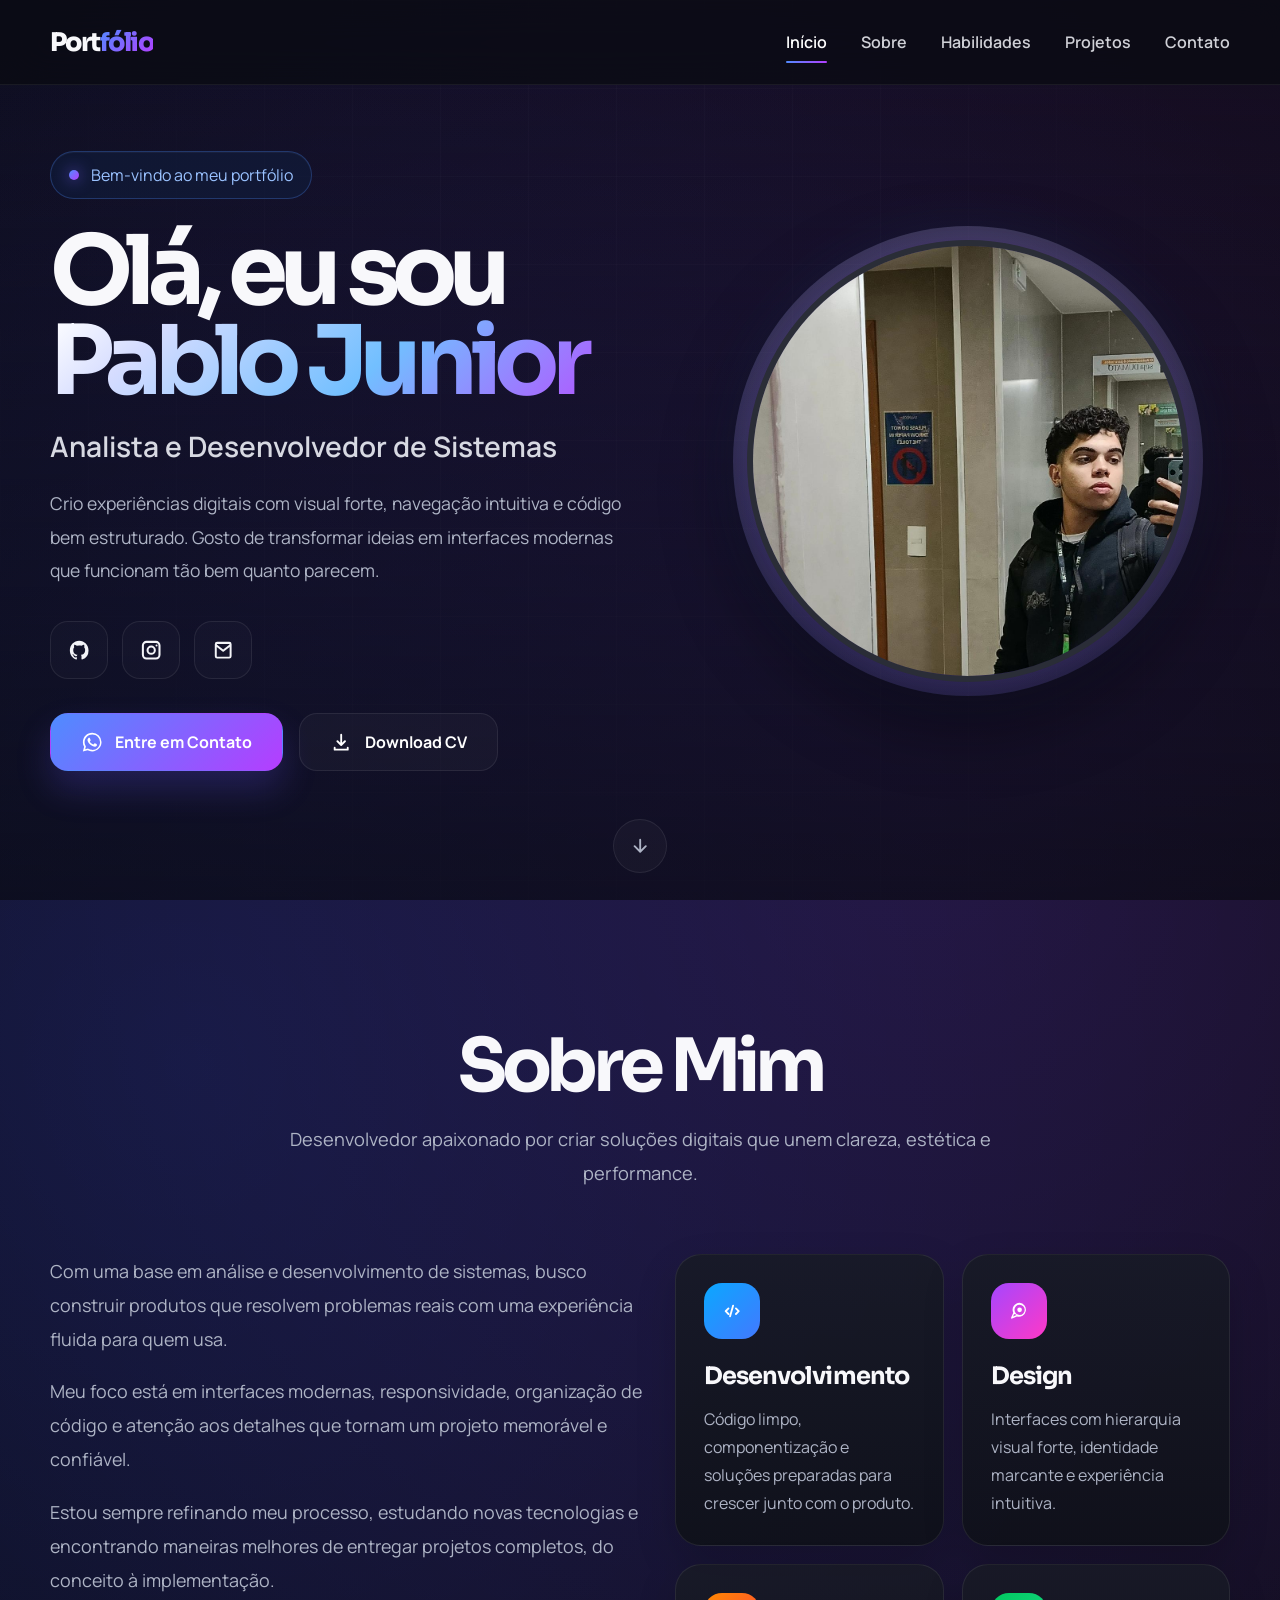
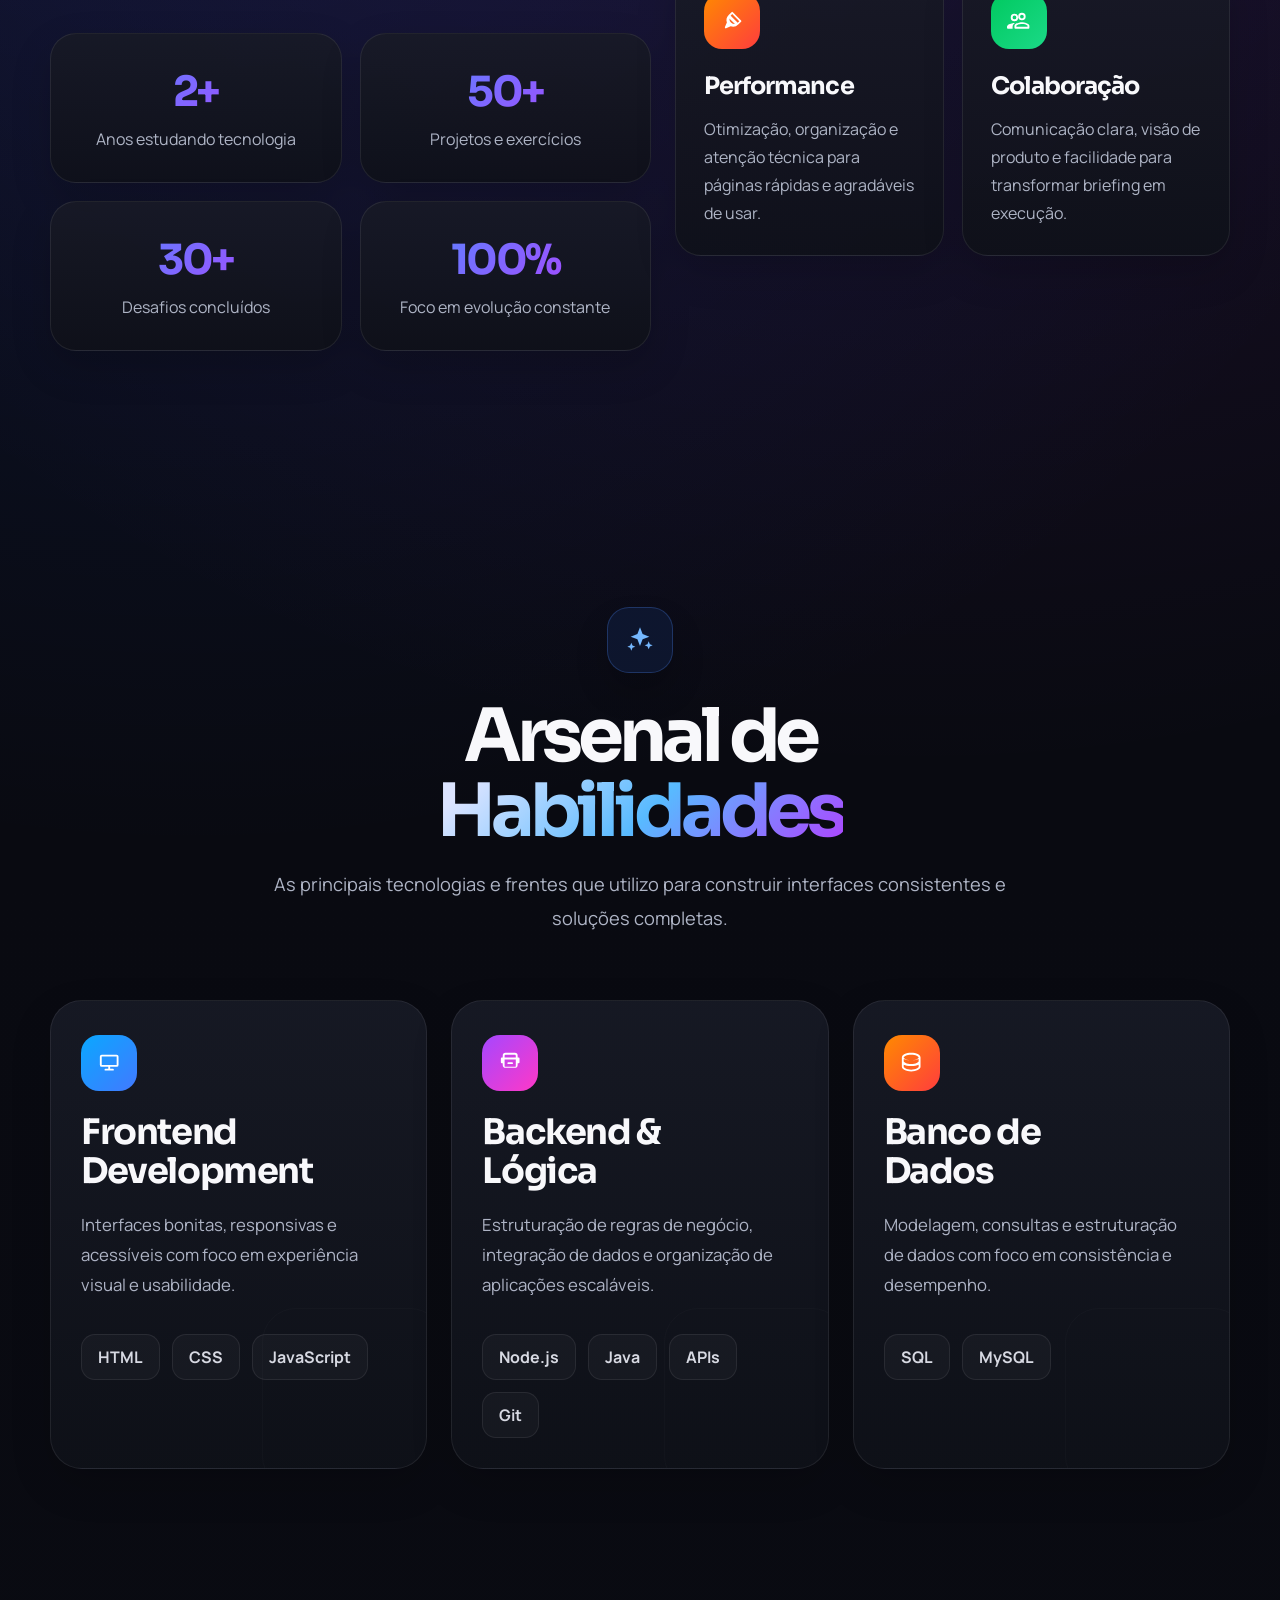
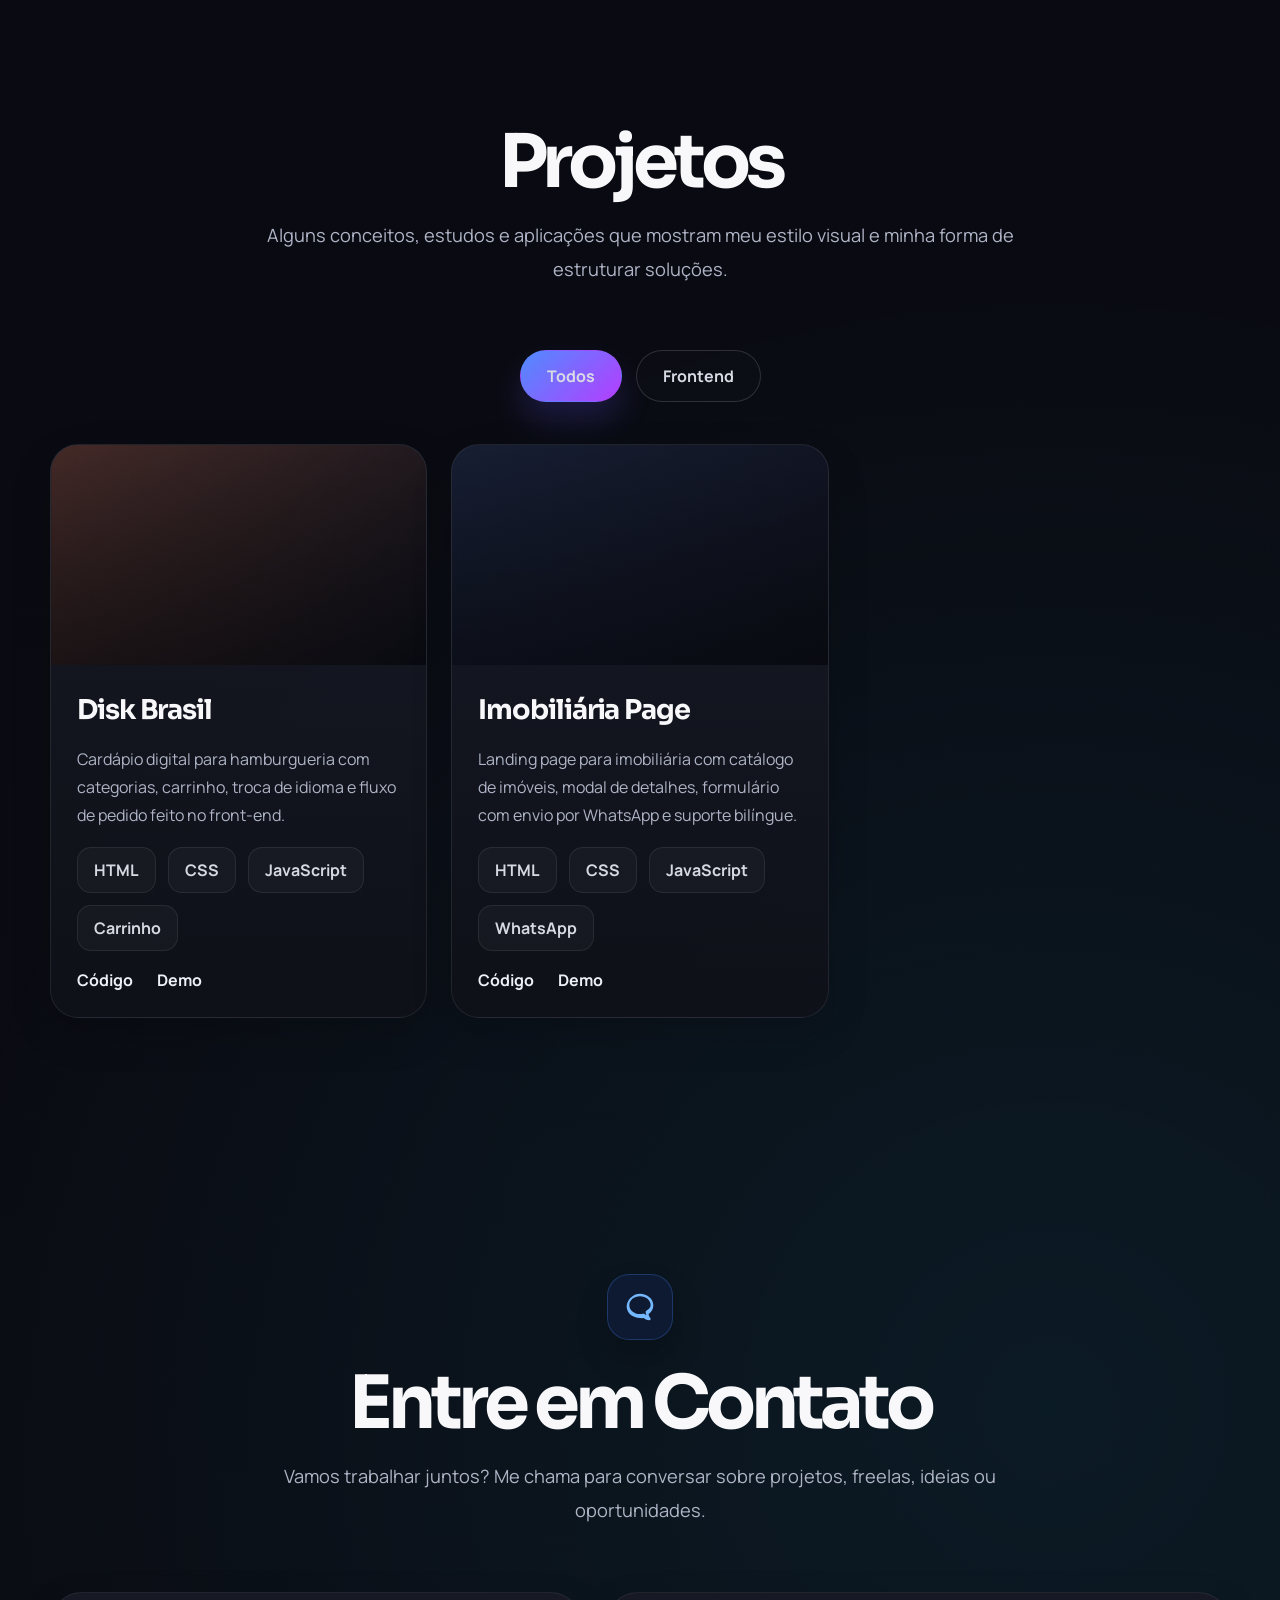
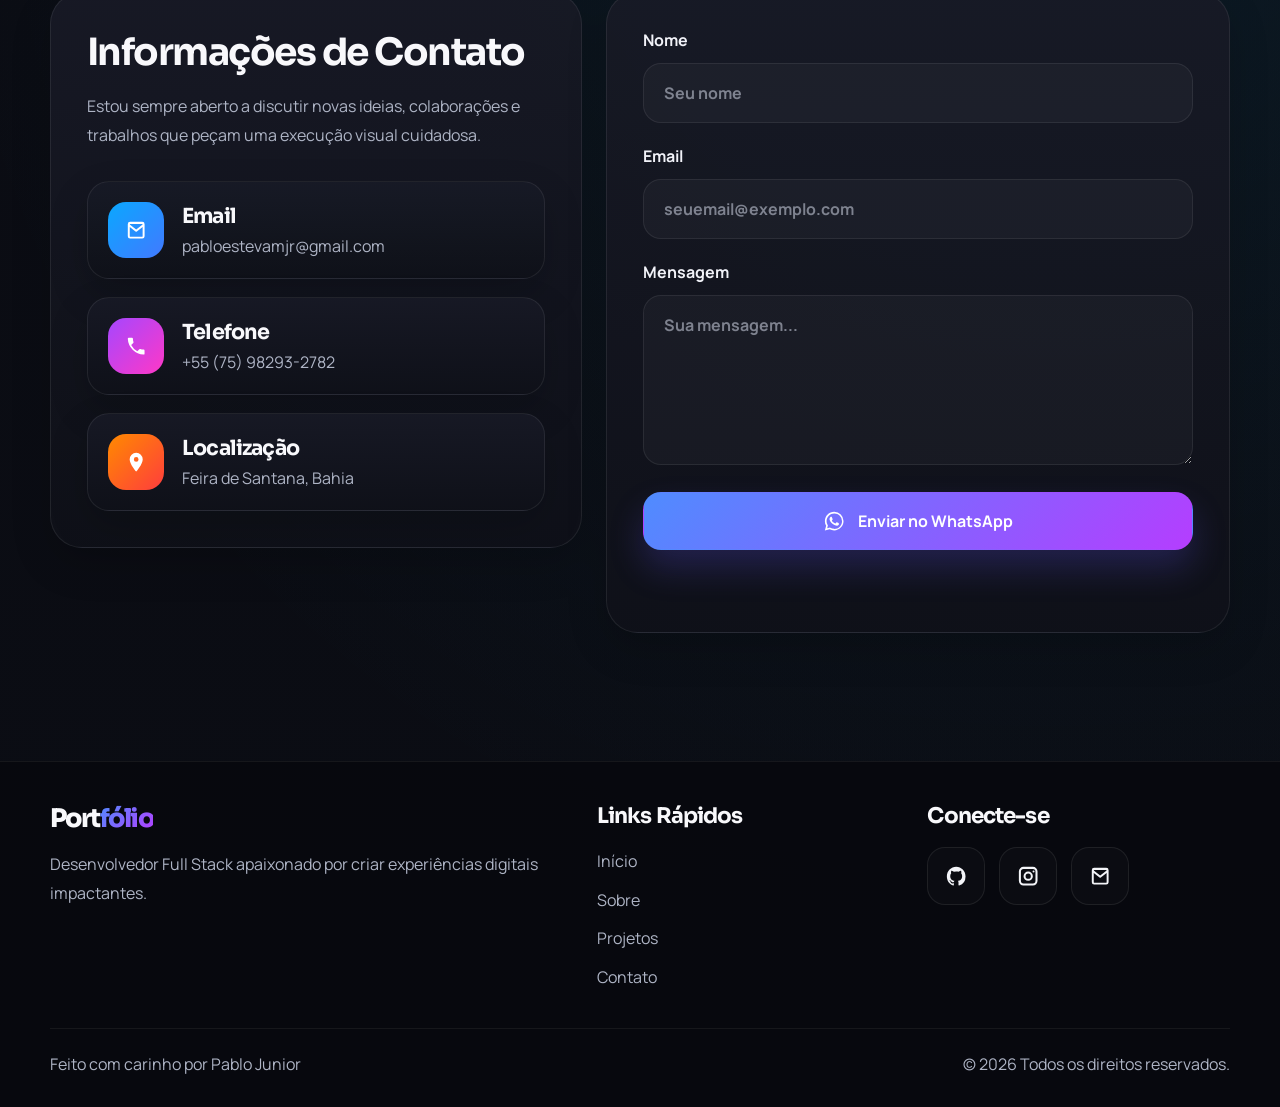
==== commit 119e6bef: "foto" ====
--- a/index.html
+++ b/index.html
@@ -88,7 +88,7 @@
                     <div class="hero__glow hero__glow--one"></div>
                     <div class="hero__glow hero__glow--two"></div>
                     <div class="hero__portrait">
-                        <img src="images/img perfil.jpeg" alt="Foto de Pablo Junior">
+                        <img src="images/img perfil 2.jpeg" alt="Foto de Pablo Junior">
                     </div>
                 </div>
             </div>
--- a/style.css
+++ b/style.css
@@ -387,6 +387,7 @@
     min-height: 560px;
     display: grid;
     place-items: center;
+    isolation: isolate;
 }
 
 .hero__glow {
@@ -394,18 +395,24 @@
     border-radius: 50%;
     filter: blur(18px);
     pointer-events: none;
+    z-index: 0;
+    transform-origin: center;
+    animation: heroGlowPulse 8s ease-in-out infinite;
 }
 
 .hero__glow--one {
     width: 520px;
     height: 520px;
     background: radial-gradient(circle, rgba(182, 61, 255, 0.34) 0%, rgba(79, 140, 255, 0.18) 36%, transparent 72%);
+    animation-delay: -1.8s;
 }
 
 .hero__glow--two {
     width: 380px;
     height: 380px;
     background: radial-gradient(circle, rgba(255, 255, 255, 0.08) 0%, transparent 66%);
+    animation-duration: 10s;
+    animation-delay: -4.2s;
 }
 
 .hero__portrait {
@@ -413,9 +420,12 @@
     width: min(100%, 470px);
     aspect-ratio: 1;
     padding: 14px;
+    overflow: hidden;
     border-radius: 50%;
     background: linear-gradient(180deg, rgba(255, 255, 255, 0.12), rgba(255, 255, 255, 0.03));
     box-shadow: var(--shadow);
+    isolation: isolate;
+    z-index: 1;
 }
 
 .hero__portrait::before {
@@ -423,15 +433,19 @@
     position: absolute;
     inset: -16px;
     border-radius: 50%;
-    background: var(--gradient-soft);
-    filter: blur(20px);
+    background: radial-gradient(circle, rgba(79, 140, 255, 0.34) 0%, rgba(181, 61, 255, 0.28) 45%, rgba(79, 140, 255, 0.08) 68%, transparent 82%);
+    filter: blur(24px);
+    opacity: 0.95;
     z-index: -1;
+    transform-origin: center;
+    animation: portraitAura 6.5s ease-in-out infinite;
 }
 
 .hero__portrait img {
     width: 100%;
     height: 100%;
     object-fit: cover;
+    object-position: center 22%;
     border-radius: 50%;
     border: 6px solid #2a2d37;
 }
@@ -1010,6 +1024,57 @@
     }
 }
 
+@keyframes heroGlowPulse {
+    0%,
+    100% {
+        opacity: 0.52;
+        transform: scale(0.94);
+        filter: blur(18px) hue-rotate(0deg) saturate(100%);
+    }
+    35% {
+        opacity: 0.76;
+        transform: scale(1.03);
+        filter: blur(26px) hue-rotate(28deg) saturate(118%);
+    }
+    65% {
+        opacity: 0.64;
+        transform: scale(0.98);
+        filter: blur(22px) hue-rotate(-18deg) saturate(112%);
+    }
+}
+
+@keyframes portraitAura {
+    0%,
+    100% {
+        opacity: 0.72;
+        transform: scale(0.98);
+        filter: blur(22px) hue-rotate(0deg) saturate(104%);
+    }
+    30% {
+        opacity: 1;
+        transform: scale(1.04);
+        filter: blur(28px) hue-rotate(24deg) saturate(132%);
+    }
+    55% {
+        opacity: 0.84;
+        transform: scale(1.01);
+        filter: blur(24px) hue-rotate(-20deg) saturate(118%);
+    }
+    80% {
+        opacity: 0.96;
+        transform: scale(1.06);
+        filter: blur(30px) hue-rotate(12deg) saturate(140%);
+    }
+}
+
+@media (prefers-reduced-motion: reduce) {
+    .scroll-indicator,
+    .hero__glow,
+    .hero__portrait::before {
+        animation: none;
+    }
+}
+
 @media (max-width: 1120px) {
     .hero__grid,
     .about__grid,
@@ -1025,6 +1090,20 @@
         order: -1;
     }
 
+    .hero {
+        min-height: auto;
+        padding-top: 28px;
+    }
+
+    .hero__grid {
+        gap: 34px;
+    }
+
+    .hero__content {
+        max-width: 760px;
+        margin-inline: auto;
+    }
+
     .hero__portrait {
         width: min(100%, 420px);
     }
@@ -1037,8 +1116,23 @@
 }
 
 @media (max-width: 820px) {
+    :root {
+        --header-height: 76px;
+    }
+
+    .site-header__inner {
+        min-height: var(--header-height);
+    }
+
+    .brand {
+        font-size: 1.45rem;
+    }
+
     .nav-toggle {
         display: inline-flex;
+        width: 48px;
+        height: 48px;
+        border-radius: 14px;
     }
 
     .site-nav {
@@ -1058,6 +1152,10 @@
         transition: opacity 0.22s ease, visibility 0.22s ease, transform 0.22s ease;
     }
 
+    .site-nav__link {
+        font-size: 1rem;
+    }
+
     .site-nav.is-open {
         opacity: 1;
         visibility: visible;
@@ -1072,12 +1170,34 @@
         padding-top: 24px;
     }
 
+    .hero__grid {
+        gap: 30px;
+    }
+
     .hero__content {
         text-align: center;
     }
 
+    .eyebrow {
+        padding: 10px 14px;
+        gap: 10px;
+        font-size: 0.92rem;
+    }
+
+    .hero h1 {
+        margin-top: 22px;
+        font-size: clamp(2.9rem, 11vw, 4.6rem);
+    }
+
+    .hero__role {
+        margin-top: 16px;
+        font-size: clamp(1.18rem, 4.5vw, 1.6rem);
+    }
+
     .hero__description {
         margin-inline: auto;
+        font-size: 1rem;
+        line-height: 1.75;
     }
 
     .hero .social-list,
@@ -1085,6 +1205,91 @@
         justify-content: center;
     }
 
+    .hero__actions {
+        width: 100%;
+    }
+
+    .button {
+        min-height: 56px;
+        padding: 0 24px;
+    }
+
+    .hero__portrait {
+        width: min(100%, 360px);
+    }
+
+    .hero__glow--one {
+        width: 420px;
+        height: 420px;
+    }
+
+    .hero__glow--two {
+        width: 300px;
+        height: 300px;
+    }
+
+    .section-heading {
+        margin-bottom: 38px;
+    }
+
+    .section-heading h2 {
+        font-size: clamp(2.2rem, 9vw, 3.6rem);
+    }
+
+    .section-heading p {
+        font-size: 1rem;
+        line-height: 1.7;
+    }
+
+    .about__story p,
+    .info-card p,
+    .skill-card p,
+    .project-card__content p,
+    .contact__details > p {
+        font-size: 1rem;
+        line-height: 1.7;
+    }
+
+    .about__cards {
+        grid-template-columns: 1fr;
+    }
+
+    .skill-card,
+    .project-card,
+    .contact__details,
+    .contact-form {
+        border-radius: 24px;
+    }
+
+    .skill-card {
+        min-height: 0;
+    }
+
+    .skill-card h3,
+    .project-card__content h3,
+    .contact__details h3 {
+        font-size: clamp(1.55rem, 6vw, 2rem);
+    }
+
+    .project-card__media {
+        min-height: 210px;
+    }
+
+    .contact__grid {
+        gap: 18px;
+    }
+
+    .site-footer__grid {
+        gap: 26px;
+    }
+
+    .site-footer__brand,
+    .site-footer__links,
+    .site-footer__social {
+        text-align: center;
+        justify-items: center;
+    }
+
     .scroll-indicator {
         display: none;
     }
@@ -1099,13 +1304,74 @@
         padding: 82px 0;
     }
 
+    .hero {
+        padding-top: 12px;
+    }
+
     .hero h1 {
         max-width: 100%;
+        font-size: clamp(2.55rem, 13vw, 3.7rem);
+        line-height: 0.98;
+    }
+
+    .eyebrow {
+        width: 100%;
+        justify-content: center;
+        padding-inline: 12px;
+        font-size: 0.88rem;
+    }
+
+    .social-link {
+        width: 54px;
+        height: 54px;
+        border-radius: 16px;
+    }
+
+    .hero__actions {
+        gap: 12px;
+    }
+
+    .hero__actions .button {
+        width: 100%;
+    }
+
+    .button {
+        width: 100%;
+        min-height: 54px;
+        padding: 0 18px;
+        font-size: 0.98rem;
+    }
+
+    .hero__portrait::before {
+        inset: -10px;
+    }
+
+    .hero__glow--one {
+        width: 320px;
+        height: 320px;
+    }
+
+    .hero__glow--two {
+        width: 240px;
+        height: 240px;
     }
 
     .hero__portrait {
         width: min(100%, 340px);
         padding: 12px;
+    }
+
+    .section-heading__icon {
+        width: 58px;
+        height: 58px;
+        margin-bottom: 20px;
+        border-radius: 18px;
+    }
+
+    .stats-grid,
+    .about__cards,
+    .project-filters {
+        gap: 14px;
     }
 
     .stats-grid,
@@ -1126,8 +1392,46 @@
         padding-right: 22px;
     }
 
+    .skill-card,
+    .project-card__content,
+    .info-card,
+    .stat-card,
+    .contact-card {
+        padding-top: 22px;
+        padding-bottom: 22px;
+    }
+
+    .skill-tags span,
+    .project-tags span {
+        padding: 10px 14px;
+        font-size: 0.88rem;
+    }
+
+    .filter-btn {
+        flex: 1 1 140px;
+        padding: 12px 18px;
+    }
+
+    .project-card__media {
+        min-height: 180px;
+    }
+
     .project-links {
         gap: 18px;
+    }
+
+    .contact-card {
+        gap: 14px;
+    }
+
+    .contact-card h4 {
+        font-size: 1.12rem;
+    }
+
+    .contact-form input,
+    .contact-form textarea {
+        padding: 16px 16px;
+        border-radius: 16px;
     }
 
     .site-footer__bottom {
@@ -1138,5 +1442,88 @@
     .back-to-top {
         right: 16px;
         bottom: 16px;
-    }
-}
+        width: 52px;
+        height: 52px;
+    }
+}
+
+@media (max-width: 420px) {
+    :root {
+        --container: min(100% - 20px, 100%);
+        --header-height: 72px;
+    }
+
+    .site-header__inner {
+        gap: 14px;
+    }
+
+    .brand {
+        font-size: 1.28rem;
+    }
+
+    .nav-toggle {
+        width: 44px;
+        height: 44px;
+    }
+
+    .site-nav {
+        inset: calc(var(--header-height) + 6px) 10px auto 10px;
+        padding: 16px;
+        gap: 14px;
+    }
+
+    .section {
+        padding: 72px 0;
+    }
+
+    .hero__grid {
+        gap: 22px;
+    }
+
+    .hero h1 {
+        font-size: clamp(2.2rem, 14vw, 3.1rem);
+    }
+
+    .hero__description,
+    .section-heading p {
+        font-size: 0.95rem;
+    }
+
+    .hero__portrait {
+        width: min(100%, 292px);
+        padding: 10px;
+    }
+
+    .project-card__content h3,
+    .skill-card h3,
+    .info-card h3 {
+        font-size: 1.35rem;
+    }
+
+    .contact__details,
+    .contact-form,
+    .project-card__content,
+    .skill-card,
+    .info-card,
+    .stat-card {
+        padding-left: 18px;
+        padding-right: 18px;
+    }
+
+    .contact-card {
+        padding: 16px;
+        align-items: flex-start;
+    }
+
+    .contact-card__icon {
+        width: 48px;
+        height: 48px;
+        border-radius: 14px;
+    }
+
+    .skill-tags,
+    .project-tags,
+    .project-links {
+        gap: 10px;
+    }
+}
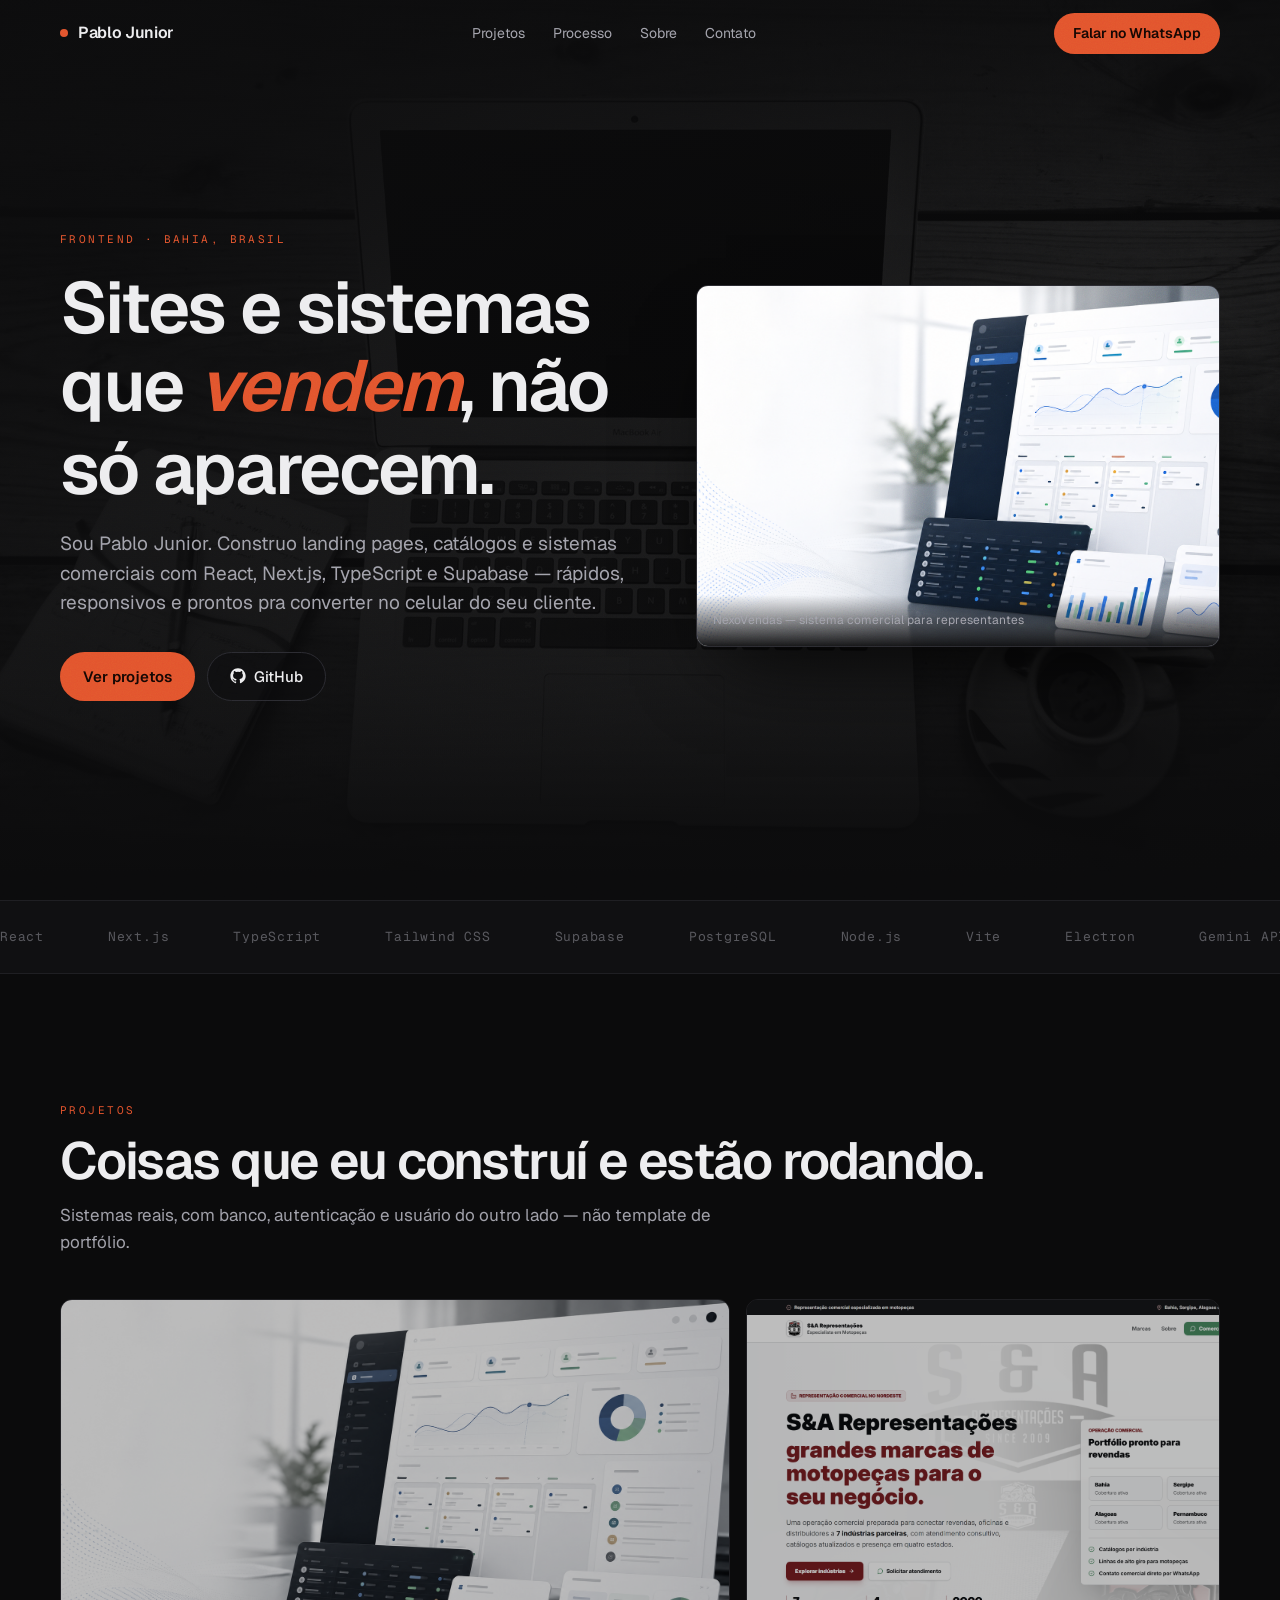
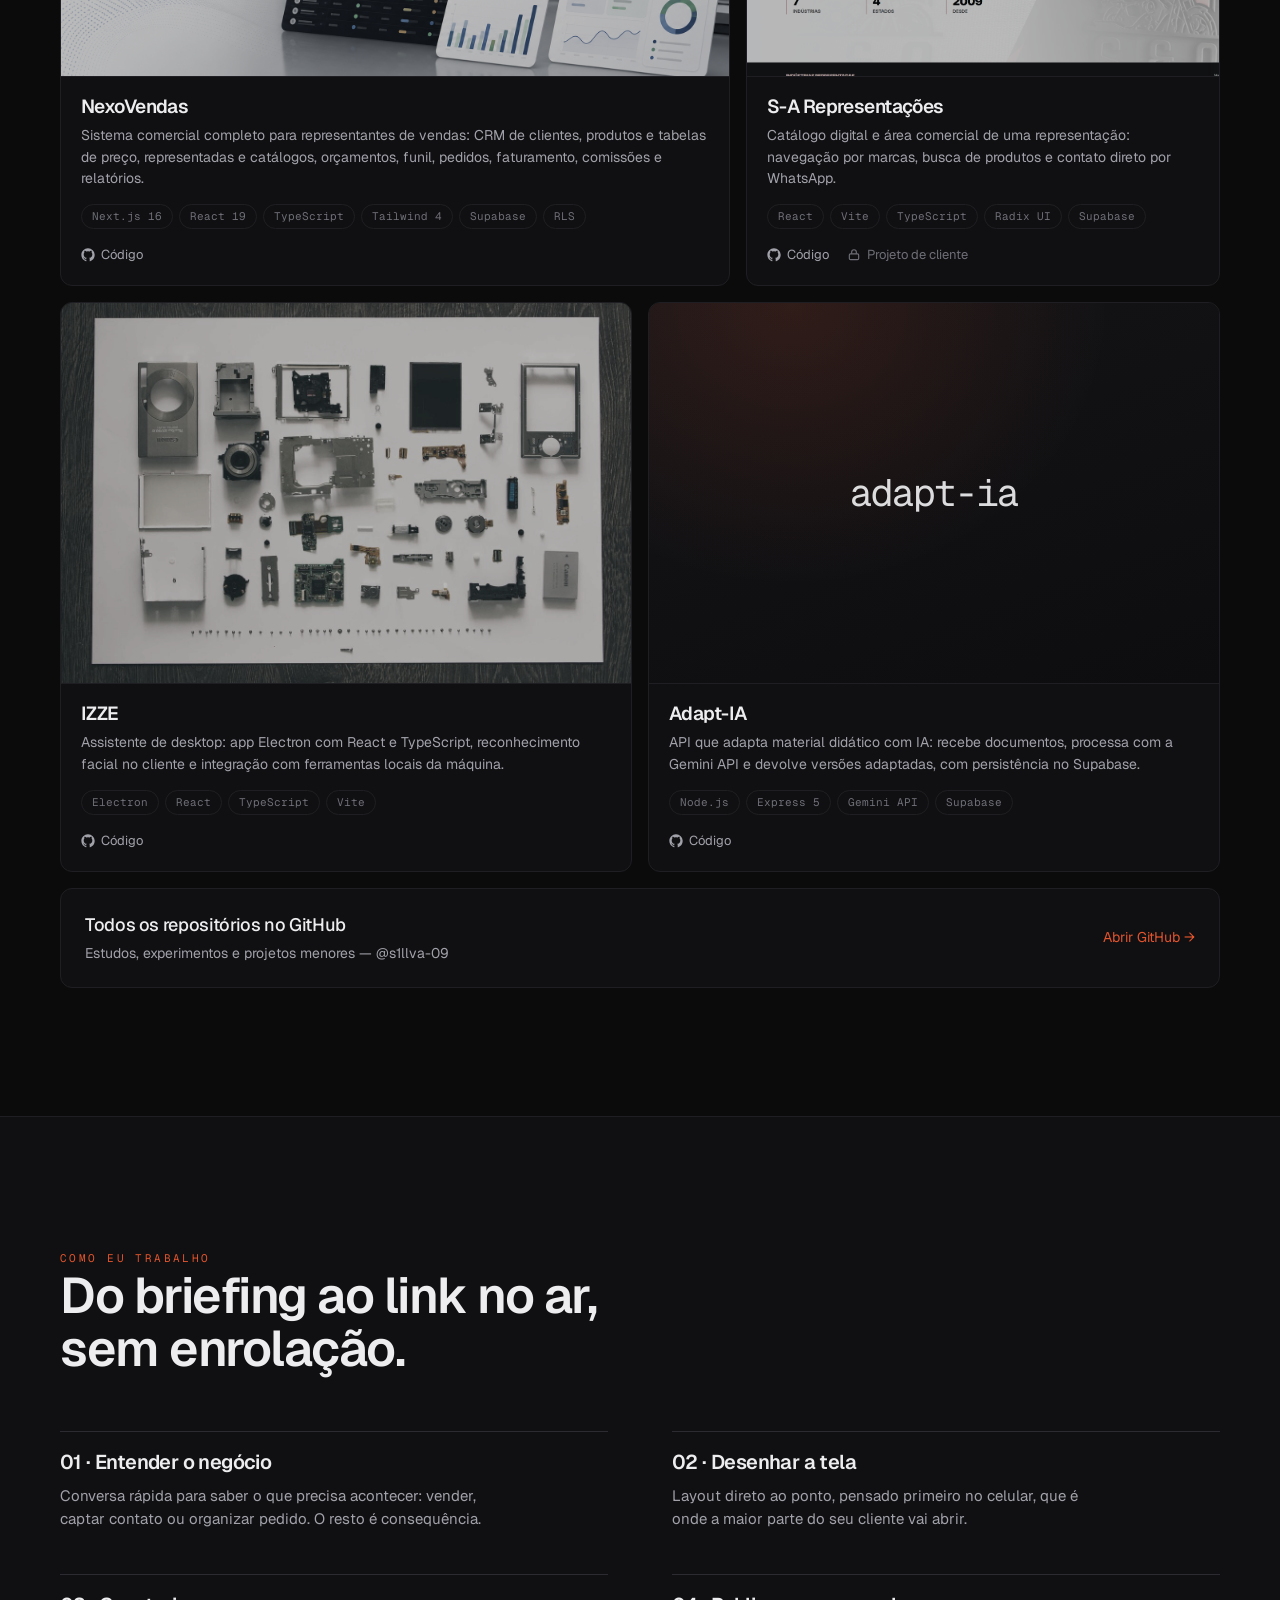
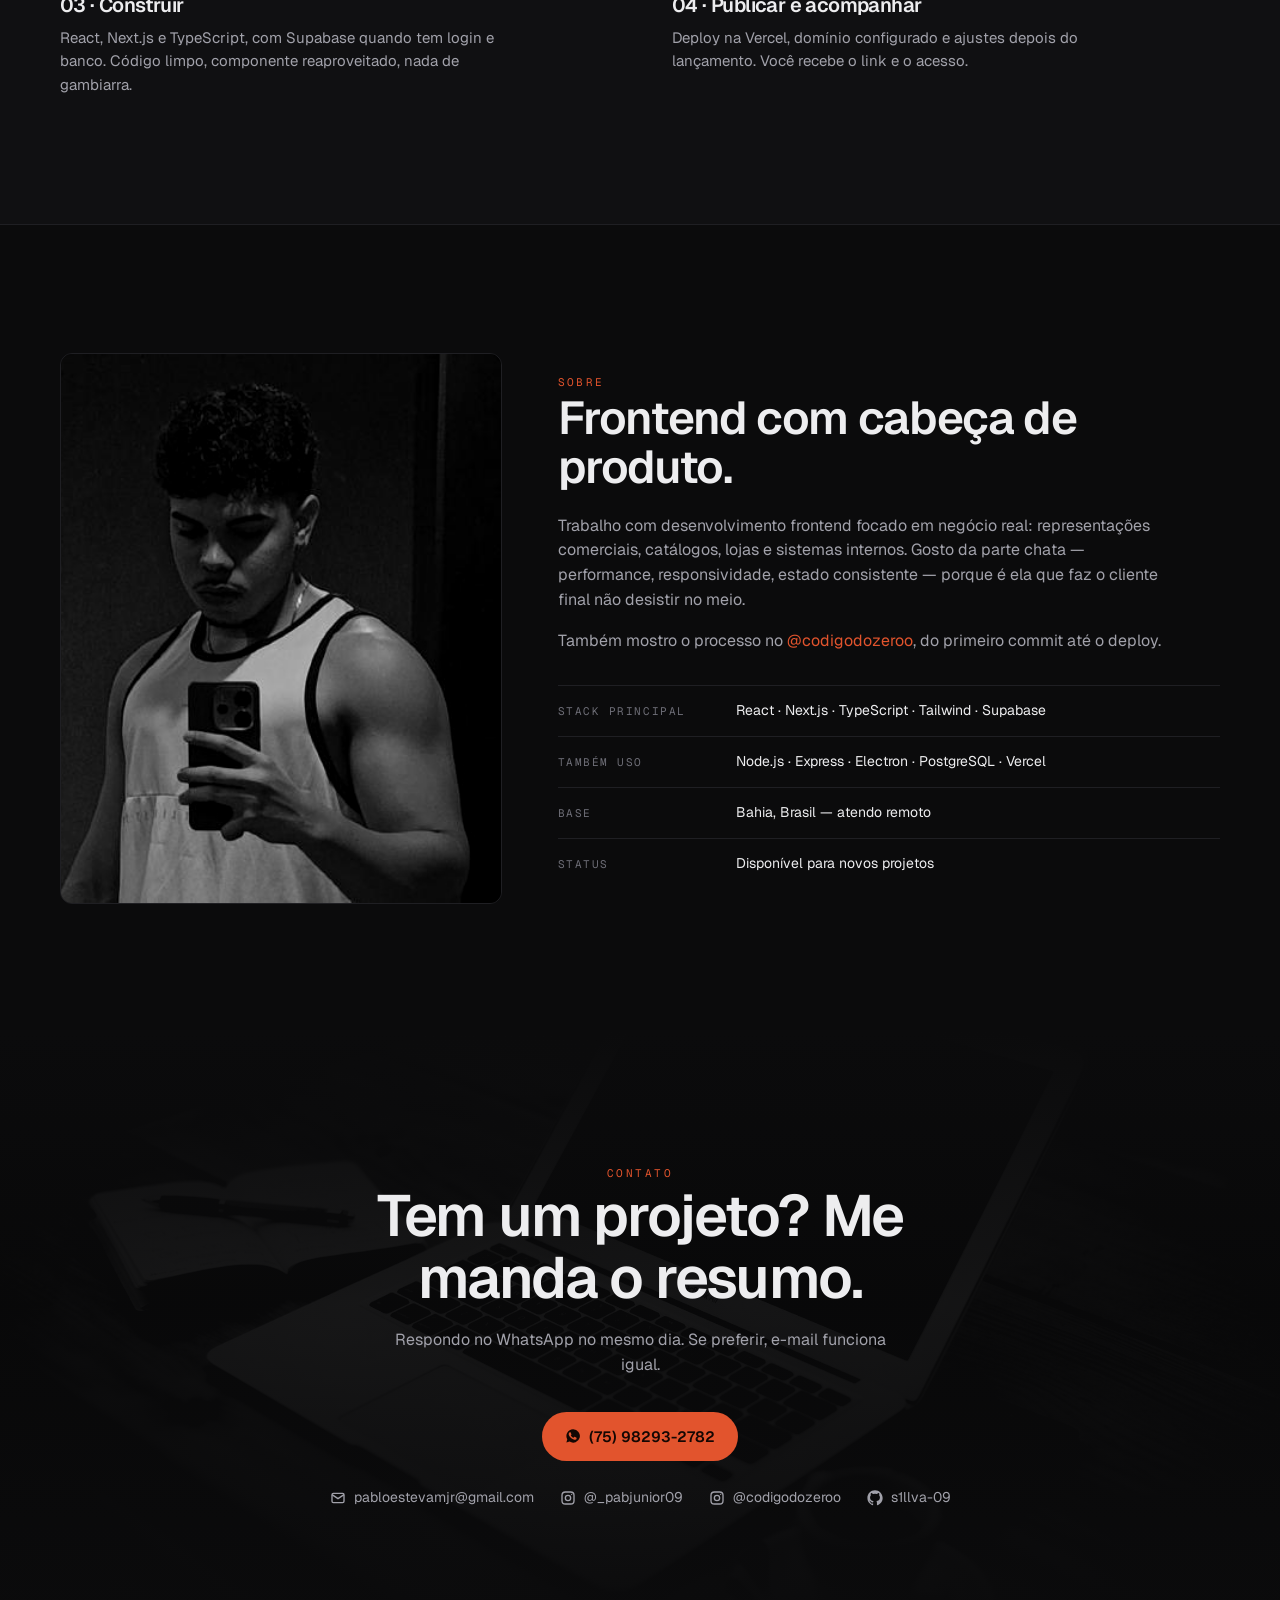
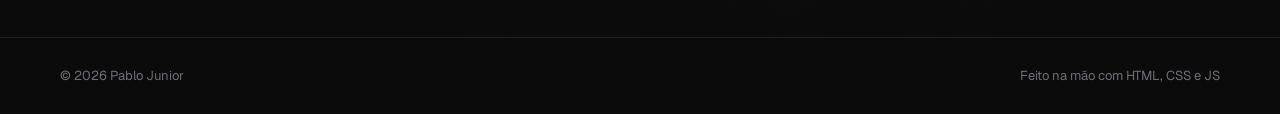
==== commit 29e0cb94: "feat: portfolio premium em html, css e js puro Hero com parallax, bento de projetos (NexoVendas, S-A" ====
--- a/index.html
+++ b/index.html
@@ -1,440 +1,242 @@
-<!DOCTYPE html>
+<!doctype html>
 <html lang="pt-BR">
 <head>
-    <meta charset="UTF-8">
-    <meta name="viewport" content="width=device-width, initial-scale=1.0">
-    <meta name="description" content="Portfólio de Pablo Junior, Analista e Desenvolvedor de Sistemas focado em experiências digitais modernas.">
-    <meta name="theme-color" content="#0b0b12">
-    <title>Portfólio | Pablo Junior</title>
-    <link rel="preconnect" href="https://fonts.googleapis.com">
-    <link rel="preconnect" href="https://fonts.gstatic.com" crossorigin>
-    <link href="https://fonts.googleapis.com/css2?family=Manrope:wght@400;500;600;700;800&family=Sora:wght@600;700;800&display=swap" rel="stylesheet">
-    <link rel="stylesheet" href="style.css">
+<meta charset="utf-8">
+<meta name="viewport" content="width=device-width, initial-scale=1">
+<title>Pablo Junior - Desenvolvedor Frontend</title>
+<meta name="description" content="Desenvolvedor frontend. Landing pages, catálogos e sistemas comerciais com React, Next.js, TypeScript e Supabase.">
+<meta property="og:title" content="Pablo Junior - Desenvolvedor Frontend">
+<meta property="og:description" content="Landing pages, catálogos e sistemas comerciais com React, Next.js, TypeScript e Supabase.">
+<meta property="og:image" content="assets/sa-rep.png">
+<meta property="og:type" content="website">
+<link rel="preconnect" href="https://fonts.googleapis.com">
+<link rel="preconnect" href="https://fonts.gstatic.com" crossorigin>
+<link href="https://fonts.googleapis.com/css2?family=Geist:ital,wght@0,400;0,500;0,600;0,700;1,600&family=Geist+Mono:wght@400;500&display=swap" rel="stylesheet">
+<link rel="preload" as="image" href="assets/hero.jpg">
+<link rel="stylesheet" href="styles.css">
 </head>
 <body>
-    <header class="site-header">
-        <div class="container site-header__inner">
-            <a class="brand" href="#home">Port<span>fólio</span></a>
-
-            <button class="nav-toggle" type="button" aria-expanded="false" aria-controls="site-nav" aria-label="Abrir menu">
-                <span></span>
-                <span></span>
-                <span></span>
-            </button>
-
-            <nav class="site-nav" id="site-nav" aria-label="Navegação principal">
-                <a class="site-nav__link is-active" href="#home">Início</a>
-                <a class="site-nav__link" href="#about">Sobre</a>
-                <a class="site-nav__link" href="#skills">Habilidades</a>
-                <a class="site-nav__link" href="#projects">Projetos</a>
-                <a class="site-nav__link" href="#contact">Contato</a>
-            </nav>
-        </div>
-    </header>
-
-    <main>
-        <section class="hero section" id="home">
-            <div class="container hero__grid">
-                <div class="hero__content reveal">
-                    <span class="eyebrow">
-                        <span class="eyebrow__dot"></span>
-                        Bem-vindo ao meu portfólio
-                    </span>
-
-                    <h1>Olá, eu sou <span>Pablo Junior</span></h1>
-
-                    <p class="hero__role">Analista e Desenvolvedor de Sistemas</p>
-
-                    <p class="hero__description">
-                        Crio experiências digitais com visual forte, navegação intuitiva e código bem estruturado.
-                        Gosto de transformar ideias em interfaces modernas que funcionam tão bem quanto parecem.
-                    </p>
-
-                    <div class="social-list" aria-label="Redes sociais">
-                        <a class="social-link" href="https://github.com/s1llva-09" target="_blank" rel="noreferrer" aria-label="GitHub">
-                            <svg viewBox="0 0 24 24" aria-hidden="true">
-                                <path d="M12 2C6.48 2 2 6.59 2 12.25c0 4.53 2.87 8.37 6.84 9.73.5.1.68-.22.68-.49 0-.24-.01-1.03-.01-1.87-2.78.62-3.37-1.21-3.37-1.21-.45-1.18-1.11-1.49-1.11-1.49-.91-.64.07-.62.07-.62 1 .08 1.53 1.05 1.53 1.05.9 1.58 2.35 1.13 2.92.87.09-.67.35-1.13.63-1.39-2.22-.26-4.56-1.15-4.56-5.11 0-1.13.39-2.05 1.03-2.78-.1-.26-.45-1.32.1-2.76 0 0 .84-.28 2.75 1.06A9.29 9.29 0 0 1 12 6.84c.85 0 1.7.12 2.49.35 1.91-1.34 2.75-1.06 2.75-1.06.55 1.44.2 2.5.1 2.76.64.73 1.03 1.65 1.03 2.78 0 3.97-2.34 4.85-4.57 5.1.36.32.68.95.68 1.91 0 1.38-.01 2.5-.01 2.84 0 .27.18.6.69.49A10.27 10.27 0 0 0 22 12.25C22 6.59 17.52 2 12 2Z"/>
-                            </svg>
-                        </a>
-                        <a class="social-link" href="https://www.instagram.com/_pabjunior/" target="_blank" rel="noreferrer" aria-label="Instagram">
-                            <svg viewBox="0 0 24 24" aria-hidden="true">
-                                <path d="M7 2h10a5 5 0 0 1 5 5v10a5 5 0 0 1-5 5H7a5 5 0 0 1-5-5V7a5 5 0 0 1 5-5Zm0 2.2A2.8 2.8 0 0 0 4.2 7v10A2.8 2.8 0 0 0 7 19.8h10a2.8 2.8 0 0 0 2.8-2.8V7A2.8 2.8 0 0 0 17 4.2H7Zm10.75 1.65a1.1 1.1 0 1 1 0 2.2 1.1 1.1 0 0 1 0-2.2ZM12 7a5 5 0 1 1 0 10 5 5 0 0 1 0-10Zm0 2.2A2.8 2.8 0 1 0 12 14.8 2.8 2.8 0 0 0 12 9.2Z"/>
-                            </svg>
-                        </a>
-                        <a class="social-link" href="mailto:pabloestevamjr@gmail.com" aria-label="Email">
-                            <svg viewBox="0 0 24 24" aria-hidden="true">
-                                <path d="M3 5.5A2.5 2.5 0 0 1 5.5 3h13A2.5 2.5 0 0 1 21 5.5v13a2.5 2.5 0 0 1-2.5 2.5h-13A2.5 2.5 0 0 1 3 18.5v-13Zm2.1.32v.14L12 11.18l6.9-5.22v-.14a.4.4 0 0 0-.4-.4H5.5a.4.4 0 0 0-.4.4Zm13.8 2.76-6.23 4.71a1.17 1.17 0 0 1-1.36 0L5.1 8.58v9.92c0 .22.18.4.4.4h13a.4.4 0 0 0 .4-.4V8.58Z"/>
-                            </svg>
-                        </a>
-                    </div>
-
-                    <div class="hero__actions">
-                        <a class="button button--primary" href="https://wa.me/5575982932782?text=Olá%2C%20Pablo!%20Vim%20pelo%20seu%20portfólio%20e%20quero%20conversar%20sobre%20um%20projeto." target="_blank" rel="noreferrer">
-                            <svg viewBox="0 0 24 24" aria-hidden="true">
-                                <path d="M19.05 4.94A9.9 9.9 0 0 0 12.02 2C6.52 2 2.03 6.48 2.03 11.99c0 1.76.46 3.49 1.33 5.02L2 22l5.12-1.34a9.93 9.93 0 0 0 4.89 1.25h.01c5.5 0 9.98-4.48 9.98-9.99a9.9 9.9 0 0 0-2.95-6.98ZM12.02 20.22h-.01a8.23 8.23 0 0 1-4.19-1.15l-.3-.18-3.04.8.81-2.97-.2-.31a8.25 8.25 0 0 1-1.27-4.42c0-4.57 3.72-8.29 8.3-8.29 2.22 0 4.3.87 5.87 2.43a8.23 8.23 0 0 1 2.43 5.86c0 4.58-3.72 8.3-8.3 8.3Zm4.55-6.2c-.25-.12-1.47-.73-1.7-.82-.23-.08-.4-.12-.56.12-.17.25-.64.82-.79.98-.14.17-.29.19-.54.07-.25-.12-1.05-.39-2-1.24-.74-.66-1.24-1.47-1.38-1.72-.15-.25-.02-.38.1-.5.11-.11.25-.29.37-.44.12-.14.17-.25.25-.41.08-.17.04-.31-.02-.44-.06-.12-.56-1.35-.76-1.85-.2-.48-.41-.41-.56-.42h-.48c-.17 0-.44.06-.67.31s-.88.86-.88 2.09.9 2.43 1.02 2.6c.12.17 1.76 2.69 4.27 3.77.6.26 1.08.42 1.44.54.61.19 1.16.16 1.6.1.49-.07 1.47-.6 1.68-1.18.21-.58.21-1.08.14-1.18-.06-.11-.23-.17-.48-.29Z"/>
-                            </svg>
-                            Entre em Contato
-                        </a>
-                        <a class="button button--ghost" href="cv-pablo-junior.pdf" download="CV-Pablo-Junior.pdf">
-                            <svg viewBox="0 0 24 24" aria-hidden="true">
-                                <path d="M12 3a1 1 0 0 1 1 1v8.59l2.3-2.29a1 1 0 1 1 1.4 1.41l-4 3.99a1 1 0 0 1-1.4 0l-4-3.99a1 1 0 1 1 1.4-1.41L11 12.59V4a1 1 0 0 1 1-1Zm-7 14a1 1 0 0 1 1 1v1h12v-1a1 1 0 1 1 2 0v2a1 1 0 0 1-1 1H5a1 1 0 0 1-1-1v-2a1 1 0 0 1 1-1Z"/>
-                            </svg>
-                            Download CV
-                        </a>
-                    </div>
-                </div>
-
-                <div class="hero__visual reveal">
-                    <div class="hero__glow hero__glow--one"></div>
-                    <div class="hero__glow hero__glow--two"></div>
-                    <div class="hero__portrait">
-                        <img src="images/img perfil 2.jpeg" alt="Foto de Pablo Junior">
-                    </div>
-                </div>
-            </div>
-
-            <a class="scroll-indicator" href="#about" aria-label="Ir para a próxima seção">
-                <svg viewBox="0 0 24 24" aria-hidden="true">
-                    <path d="M12 4a1 1 0 0 1 1 1v10.59l4.3-4.3a1 1 0 1 1 1.4 1.42l-6 6a1 1 0 0 1-1.4 0l-6-6a1 1 0 1 1 1.4-1.42L11 15.59V5a1 1 0 0 1 1-1Z"/>
-                </svg>
-            </a>
-        </section>
-
-        <section class="section about" id="about">
-            <div class="container">
-                <div class="section-heading section-heading--center reveal">
-                    <h2>Sobre Mim</h2>
-                    <p>Desenvolvedor apaixonado por criar soluções digitais que unem clareza, estética e performance.</p>
-                </div>
-
-                <div class="about__grid">
-                    <div class="about__story reveal">
-                        <p>
-                            Com uma base em análise e desenvolvimento de sistemas, busco construir produtos que resolvem
-                            problemas reais com uma experiência fluida para quem usa.
-                        </p>
-                        <p>
-                            Meu foco está em interfaces modernas, responsividade, organização de código e atenção aos
-                            detalhes que tornam um projeto memorável e confiável.
-                        </p>
-                        <p>
-                            Estou sempre refinando meu processo, estudando novas tecnologias e encontrando maneiras
-                            melhores de entregar projetos completos, do conceito à implementação.
-                        </p>
-
-                        <div class="stats-grid">
-                            <article class="stat-card">
-                                <strong>2+</strong>
-                                <span>Anos estudando tecnologia</span>
-                            </article>
-                            <article class="stat-card">
-                                <strong>50+</strong>
-                                <span>Projetos e exercícios</span>
-                            </article>
-                            <article class="stat-card">
-                                <strong>30+</strong>
-                                <span>Desafios concluídos</span>
-                            </article>
-                            <article class="stat-card">
-                                <strong>100%</strong>
-                                <span>Foco em evolução constante</span>
-                            </article>
-                        </div>
-                    </div>
-
-                    <div class="about__cards">
-                        <article class="info-card reveal">
-                            <div class="info-card__icon info-card__icon--blue">
-                                <svg viewBox="0 0 24 24" aria-hidden="true">
-                                    <path d="M8.71 8.29a1 1 0 0 1 0 1.42L6.41 12l2.3 2.29a1 1 0 0 1-1.42 1.42l-3-3a1 1 0 0 1 0-1.42l3-3a1 1 0 0 1 1.42 0Zm6.58 0a1 1 0 0 1 1.42 0l3 3a1 1 0 0 1 0 1.42l-3 3a1 1 0 1 1-1.42-1.42L17.59 12l-2.3-2.29a1 1 0 0 1 0-1.42ZM13.28 5.04a1 1 0 0 1 .68 1.24l-3.25 11.5a1 1 0 1 1-1.92-.54l3.25-11.5a1 1 0 0 1 1.24-.7Z"/>
-                                </svg>
-                            </div>
-                            <h3>Desenvolvimento</h3>
-                            <p>Código limpo, componentização e soluções preparadas para crescer junto com o produto.</p>
-                        </article>
-
-                        <article class="info-card reveal">
-                            <div class="info-card__icon info-card__icon--pink">
-                                <svg viewBox="0 0 24 24" aria-hidden="true">
-                                    <path d="M13.5 3a7.5 7.5 0 0 0-6.8 10.66l-2.23 5.2a.8.8 0 0 0 1.05 1.05l5.2-2.23A7.5 7.5 0 1 0 13.5 3Zm0 2a5.5 5.5 0 1 1-5.5 5.5A5.5 5.5 0 0 1 13.5 5Zm-7 7.35c.28.6.64 1.15 1.06 1.64l-.74 1.73 1.73-.74c.49.42 1.04.78 1.64 1.06l-3.7 1.59 1.59-3.7Zm7-4.35a2.5 2.5 0 1 0 2.5 2.5A2.5 2.5 0 0 0 13.5 8Z"/>
-                                </svg>
-                            </div>
-                            <h3>Design</h3>
-                            <p>Interfaces com hierarquia visual forte, identidade marcante e experiência intuitiva.</p>
-                        </article>
-
-                        <article class="info-card reveal">
-                            <div class="info-card__icon info-card__icon--orange">
-                                <svg viewBox="0 0 24 24" aria-hidden="true">
-                                    <path d="M12.7 2.3a1 1 0 0 0-1.4 0L8.24 5.36a7.94 7.94 0 0 0-1.95 8.13l-2.08 4.83a1 1 0 0 0 1.31 1.31l4.83-2.08a7.94 7.94 0 0 0 8.13-1.95l3.06-3.06a1 1 0 0 0 0-1.4L12.7 2.3Zm-.7 2.12 7.58 7.58-1.65 1.65-7.58-7.58L12 4.42ZM7.72 15.9l-1.03 2.39 2.39-1.03a5.96 5.96 0 0 1-1.36-1.36ZM8.93 9.06l6.01 6.01a5.95 5.95 0 0 1-6.01-6.01Z"/>
-                                </svg>
-                            </div>
-                            <h3>Performance</h3>
-                            <p>Otimização, organização e atenção técnica para páginas rápidas e agradáveis de usar.</p>
-                        </article>
-
-                        <article class="info-card reveal">
-                            <div class="info-card__icon info-card__icon--green">
-                                <svg viewBox="0 0 24 24" aria-hidden="true">
-                                    <path d="M16 11a4 4 0 1 0-4-4 4 4 0 0 0 4 4Zm0-6a2 2 0 1 1-2 2 2 2 0 0 1 2-2ZM8 12a4 4 0 1 0-4-4 4 4 0 0 0 4 4Zm0-6a2 2 0 1 1-2 2 2 2 0 0 1 2-2Zm8 7c-2.67 0-8 1.34-8 4v2a1 1 0 0 0 1 1h14a1 1 0 0 0 1-1v-2c0-2.66-5.33-4-8-4Zm6 5H10v-1c0-.96 3.12-2 6-2s6 1.04 6 2ZM8 14c-.55 0-1.17.05-1.82.15C3.8 14.52 0 15.64 0 18v1a1 1 0 0 0 1 1h5v-2c0-1.49.8-2.8 2.24-3.77A7.88 7.88 0 0 0 8 14Z"/>
-                                </svg>
-                            </div>
-                            <h3>Colaboração</h3>
-                            <p>Comunicação clara, visão de produto e facilidade para transformar briefing em execução.</p>
-                        </article>
-                    </div>
-                </div>
-            </div>
-        </section>
-
-        <section class="section skills" id="skills">
-            <div class="container">
-                <div class="section-heading section-heading--center reveal">
-                    <span class="section-heading__icon" aria-hidden="true">
-                        <svg viewBox="0 0 24 24">
-                            <path d="M12 2.5 13.95 7.55 19 9.5l-5.05 1.95L12 16.5l-1.95-5.05L5 9.5l5.05-1.95L12 2.5Zm6.5 10.5.88 2.12L21.5 16l-2.12.88L18.5 19l-.88-2.12L15.5 16l2.12-.88.88-2.12Zm-13 1 .88 2.12L8.5 17l-2.12.88L5.5 20l-.88-2.12L2.5 17l2.12-.88.88-2.12Z"/>
-                        </svg>
-                    </span>
-                    <h2>Arsenal de <span>Habilidades</span></h2>
-                    <p>As principais tecnologias e frentes que utilizo para construir interfaces consistentes e soluções completas.</p>
-                </div>
-
-                <div class="skills__grid">
-                    <article class="skill-card reveal">
-                        <div class="skill-card__icon skill-card__icon--blue">
-                            <svg viewBox="0 0 24 24" aria-hidden="true">
-                                <path d="M4 4h16a2 2 0 0 1 2 2v9a2 2 0 0 1-2 2H13v2h3a1 1 0 1 1 0 2H8a1 1 0 1 1 0-2h3v-2H4a2 2 0 0 1-2-2V6a2 2 0 0 1 2-2Zm0 2v9h16V6Z"/>
-                            </svg>
-                        </div>
-                        <h3>Frontend Development</h3>
-                        <p>Interfaces bonitas, responsivas e acessíveis com foco em experiência visual e usabilidade.</p>
-                        <div class="skill-tags">
-                            <span>HTML</span>
-                            <span>CSS</span>
-                            <span>JavaScript</span>
-                        </div>
-                    </article>
-
-                    <article class="skill-card reveal">
-                        <div class="skill-card__icon skill-card__icon--pink">
-                            <svg viewBox="0 0 24 24" aria-hidden="true">
-                                <path d="M4 5a3 3 0 0 1 3-3h10a3 3 0 0 1 3 3v2h1a1 1 0 0 1 1 1v4a1 1 0 0 1-1 1h-1v2a3 3 0 0 1-3 3H7a3 3 0 0 1-3-3v-2H3a1 1 0 0 1-1-1V8a1 1 0 0 1 1-1h1V5Zm2 0v2h12V5a1 1 0 0 0-1-1H7a1 1 0 0 0-1 1Zm12 4H6v7a1 1 0 0 0 1 1h10a1 1 0 0 0 1-1V9Zm-8 3h4a1 1 0 1 1 0 2h-4a1 1 0 1 1 0-2Z"/>
-                            </svg>
-                        </div>
-                        <h3>Backend & Lógica</h3>
-                        <p>Estruturação de regras de negócio, integração de dados e organização de aplicações escaláveis.</p>
-                        <div class="skill-tags">
-                            <span>Node.js</span>
-                            <span>Java</span>
-                            <span>APIs</span>
-                            <span>Git</span>
-                        </div>
-                    </article>
-
-                    <article class="skill-card reveal">
-                        <div class="skill-card__icon skill-card__icon--orange">
-                            <svg viewBox="0 0 24 24" aria-hidden="true">
-                                <path d="M12 2C6.48 2 2 4.24 2 7v10c0 2.76 4.48 5 10 5s10-2.24 10-5V7c0-2.76-4.48-5-10-5Zm0 2c4.97 0 8 1.94 8 3s-3.03 3-8 3-8-1.94-8-3 3.03-3 8-3Zm0 16c-4.97 0-8-1.94-8-3v-2.35C5.91 15.52 8.72 16 12 16s6.09-.48 8-1.35V17c0 1.06-3.03 3-8 3Zm0-6c-4.97 0-8-1.94-8-3V8.65C5.91 9.52 8.72 10 12 10s6.09-.48 8-1.35V11c0 1.06-3.03 3-8 3Z"/>
-                            </svg>
-                        </div>
-                        <h3>Banco de Dados</h3>
-                        <p>Modelagem, consultas e estruturação de dados com foco em consistência e desempenho.</p>
-                        <div class="skill-tags">
-                            <span>SQL</span>
-                            <span>MySQL</span>
-                        </div>
-                    </article>
-                </div>
-            </div>
-        </section>
-
-        <section class="section projects" id="projects">
-            <div class="container">
-                <div class="section-heading section-heading--center reveal">
-                    <h2>Projetos</h2>
-                    <p>Alguns conceitos, estudos e aplicações que mostram meu estilo visual e minha forma de estruturar soluções.</p>
-                </div>
-
-                <div class="project-filters reveal" role="tablist" aria-label="Filtrar projetos">
-                    <button class="filter-btn is-active" type="button" data-filter="all">Todos</button>
-                    <button class="filter-btn" type="button" data-filter="frontend">Frontend</button>
-                </div>
-
-                <div class="projects__grid">
-                    <article class="project-card reveal" data-category="frontend">
-                        <div class="project-card__media project-card__media--burger"></div>
-                        <div class="project-card__content">
-                            <h3>Disk Brasil</h3>
-                            <p>Cardápio digital para hamburgueria com categorias, carrinho, troca de idioma e fluxo de pedido feito no front-end.</p>
-                            <div class="project-tags">
-                                <span>HTML</span>
-                                <span>CSS</span>
-                                <span>JavaScript</span>
-                                <span>Carrinho</span>
-                            </div>
-                            <div class="project-links">
-                                <a href="https://github.com/s1llva-09/HAMBURGUERIA" target="_blank" rel="noreferrer">Código</a>
-                                <a href="https://s1llva-09.github.io/HAMBURGUERIA/" target="_blank" rel="noreferrer">Demo</a>
-                            </div>
-                        </div>
-                    </article>
-
-                    <article class="project-card reveal" data-category="frontend">
-                        <div class="project-card__media project-card__media--realty"></div>
-                        <div class="project-card__content">
-                            <h3>Imobiliária Page</h3>
-                            <p>Landing page para imobiliária com catálogo de imóveis, modal de detalhes, formulário com envio por WhatsApp e suporte bilíngue.</p>
-                            <div class="project-tags">
-                                <span>HTML</span>
-                                <span>CSS</span>
-                                <span>JavaScript</span>
-                                <span>WhatsApp</span>
-                            </div>
-                            <div class="project-links">
-                                <a href="https://github.com/s1llva-09/Imobiliara-page" target="_blank" rel="noreferrer">Código</a>
-                                <a href="https://limainmobiliariaofc.com" target="_blank" rel="noreferrer">Demo</a>
-                            </div>
-                        </div>
-                    </article>
-                </div>
-            </div>
-        </section>
-
-        <section class="section contact" id="contact">
-            <div class="container">
-                <div class="section-heading section-heading--center reveal">
-                    <span class="section-heading__icon" aria-hidden="true">
-                        <svg viewBox="0 0 24 24">
-                            <path d="M12 2c5.52 0 10 3.87 10 8.64 0 2.62-1.36 4.96-3.49 6.55-.06.46.03 1.67 1.24 3.09a1 1 0 0 1-.76 1.65c-1.86 0-3.45-1.02-4.24-1.67A11.6 11.6 0 0 1 12 20.28c-5.52 0-10-3.87-10-8.64S6.48 2 12 2Zm0 2c-4.41 0-8 3-8 6.64s3.59 6.64 8 6.64c.81 0 1.6-.1 2.34-.3a1 1 0 0 1 .95.23c.29.25.83.64 1.52.95-.49-1.01-.64-2.04-.55-2.72a1 1 0 0 1 .44-.69C18.7 13.55 20 12.16 20 10.64 20 7 16.41 4 12 4Z"/>
-                        </svg>
-                    </span>
-                    <h2>Entre em Contato</h2>
-                    <p>Vamos trabalhar juntos? Me chama para conversar sobre projetos, freelas, ideias ou oportunidades.</p>
-                </div>
-
-                <div class="contact__grid">
-                    <div class="contact__details reveal">
-                        <h3>Informações de Contato</h3>
-                        <p>Estou sempre aberto a discutir novas ideias, colaborações e trabalhos que peçam uma execução visual cuidadosa.</p>
-
-                        <div class="contact-list">
-                            <article class="contact-card">
-                                <div class="contact-card__icon contact-card__icon--blue">
-                                    <svg viewBox="0 0 24 24" aria-hidden="true">
-                                        <path d="M3 5.5A2.5 2.5 0 0 1 5.5 3h13A2.5 2.5 0 0 1 21 5.5v13a2.5 2.5 0 0 1-2.5 2.5h-13A2.5 2.5 0 0 1 3 18.5v-13Zm2.1.32v.14L12 11.18l6.9-5.22v-.14a.4.4 0 0 0-.4-.4H5.5a.4.4 0 0 0-.4.4Zm13.8 2.76-6.23 4.71a1.17 1.17 0 0 1-1.36 0L5.1 8.58v9.92c0 .22.18.4.4.4h13a.4.4 0 0 0 .4-.4V8.58Z"/>
-                                    </svg>
-                                </div>
-                                <div>
-                                    <h4>Email</h4>
-                                    <a href="mailto:pabloestevamjr@gmail.com">pabloestevamjr@gmail.com</a>
-                                </div>
-                            </article>
-
-                            <article class="contact-card">
-                                <div class="contact-card__icon contact-card__icon--pink">
-                                    <svg viewBox="0 0 24 24" aria-hidden="true">
-                                        <path d="M6.62 10.79a15.06 15.06 0 0 0 6.59 6.59l2.2-2.2a1 1 0 0 1 .98-.25 11.33 11.33 0 0 0 3.56.57 1 1 0 0 1 1 1V20a1 1 0 0 1-1 1A18 18 0 0 1 3 4a1 1 0 0 1 1-1h3.5a1 1 0 0 1 1 1 11.33 11.33 0 0 0 .57 3.56 1 1 0 0 1-.25.98l-2.2 2.25Z"/>
-                                    </svg>
-                                </div>
-                                <div>
-                                    <h4>Telefone</h4>
-                                    <a href="tel:+5575982932782">+55 (75) 98293-2782</a>
-                                </div>
-                            </article>
-
-                            <article class="contact-card">
-                                <div class="contact-card__icon contact-card__icon--orange">
-                                    <svg viewBox="0 0 24 24" aria-hidden="true">
-                                        <path d="M12 2a7 7 0 0 1 7 7c0 5.02-7 13-7 13S5 14.02 5 9a7 7 0 0 1 7-7Zm0 9.5A2.5 2.5 0 1 0 9.5 9 2.5 2.5 0 0 0 12 11.5Z"/>
-                                    </svg>
-                                </div>
-                                <div>
-                                    <h4>Localização</h4>
-                                    <span>Feira de Santana, Bahia</span>
-                                </div>
-                            </article>
-                        </div>
-                    </div>
-
-                    <form class="contact-form reveal">
-                        <label>
-                            Nome
-                            <input type="text" name="name" placeholder="Seu nome" required>
-                        </label>
-
-                        <label>
-                            Email
-                            <input type="email" name="email" placeholder="seuemail@exemplo.com" required>
-                        </label>
-
-                        <label>
-                            Mensagem
-                            <textarea name="message" placeholder="Sua mensagem..." rows="6" required></textarea>
-                        </label>
-
-                        <button class="button button--primary button--block" type="submit">
-                            <svg viewBox="0 0 24 24" aria-hidden="true">
-                                <path d="M19.05 4.94A9.9 9.9 0 0 0 12.02 2C6.52 2 2.03 6.48 2.03 11.99c0 1.76.46 3.49 1.33 5.02L2 22l5.12-1.34a9.93 9.93 0 0 0 4.89 1.25h.01c5.5 0 9.98-4.48 9.98-9.99a9.9 9.9 0 0 0-2.95-6.98ZM12.02 20.22h-.01a8.23 8.23 0 0 1-4.19-1.15l-.3-.18-3.04.8.81-2.97-.2-.31a8.25 8.25 0 0 1-1.27-4.42c0-4.57 3.72-8.29 8.3-8.29 2.22 0 4.3.87 5.87 2.43a8.23 8.23 0 0 1 2.43 5.86c0 4.58-3.72 8.3-8.3 8.3Zm4.55-6.2c-.25-.12-1.47-.73-1.7-.82-.23-.08-.4-.12-.56.12-.17.25-.64.82-.79.98-.14.17-.29.19-.54.07-.25-.12-1.05-.39-2-1.24-.74-.66-1.24-1.47-1.38-1.72-.15-.25-.02-.38.1-.5.11-.11.25-.29.37-.44.12-.14.17-.25.25-.41.08-.17.04-.31-.02-.44-.06-.12-.56-1.35-.76-1.85-.2-.48-.41-.41-.56-.42h-.48c-.17 0-.44.06-.67.31s-.88.86-.88 2.09.9 2.43 1.02 2.6c.12.17 1.76 2.69 4.27 3.77.6.26 1.08.42 1.44.54.61.19 1.16.16 1.6.1.49-.07 1.47-.6 1.68-1.18.21-.58.21-1.08.14-1.18-.06-.11-.23-.17-.48-.29Z"/>
-                            </svg>
-                            Enviar no WhatsApp
-                        </button>
-
-                        <p class="form-status" aria-live="polite"></p>
-                    </form>
-                </div>
-            </div>
-        </section>
-    </main>
-
-    <footer class="site-footer">
-        <div class="container site-footer__grid">
-            <div class="site-footer__brand">
-                <a class="brand brand--footer" href="#home">Port<span>fólio</span></a>
-                <p>Desenvolvedor Full Stack apaixonado por criar experiências digitais impactantes.</p>
-            </div>
-
-            <div class="site-footer__links">
-                <h3>Links Rápidos</h3>
-                <a href="#home">Início</a>
-                <a href="#about">Sobre</a>
-                <a href="#projects">Projetos</a>
-                <a href="#contact">Contato</a>
-            </div>
-
-            <div class="site-footer__social">
-                <h3>Conecte-se</h3>
-                <div class="social-list">
-                    <a class="social-link" href="https://github.com/s1llva-09" target="_blank" rel="noreferrer" aria-label="GitHub">
-                        <svg viewBox="0 0 24 24" aria-hidden="true">
-                            <path d="M12 2C6.48 2 2 6.59 2 12.25c0 4.53 2.87 8.37 6.84 9.73.5.1.68-.22.68-.49 0-.24-.01-1.03-.01-1.87-2.78.62-3.37-1.21-3.37-1.21-.45-1.18-1.11-1.49-1.11-1.49-.91-.64.07-.62.07-.62 1 .08 1.53 1.05 1.53 1.05.9 1.58 2.35 1.13 2.92.87.09-.67.35-1.13.63-1.39-2.22-.26-4.56-1.15-4.56-5.11 0-1.13.39-2.05 1.03-2.78-.1-.26-.45-1.32.1-2.76 0 0 .84-.28 2.75 1.06A9.29 9.29 0 0 1 12 6.84c.85 0 1.7.12 2.49.35 1.91-1.34 2.75-1.06 2.75-1.06.55 1.44.2 2.5.1 2.76.64.73 1.03 1.65 1.03 2.78 0 3.97-2.34 4.85-4.57 5.1.36.32.68.95.68 1.91 0 1.38-.01 2.5-.01 2.84 0 .27.18.6.69.49A10.27 10.27 0 0 0 22 12.25C22 6.59 17.52 2 12 2Z"/>
-                        </svg>
-                    </a>
-                    <a class="social-link" href="https://www.instagram.com/_pabjunior/" target="_blank" rel="noreferrer" aria-label="Instagram">
-                        <svg viewBox="0 0 24 24" aria-hidden="true">
-                            <path d="M7 2h10a5 5 0 0 1 5 5v10a5 5 0 0 1-5 5H7a5 5 0 0 1-5-5V7a5 5 0 0 1 5-5Zm0 2.2A2.8 2.8 0 0 0 4.2 7v10A2.8 2.8 0 0 0 7 19.8h10a2.8 2.8 0 0 0 2.8-2.8V7A2.8 2.8 0 0 0 17 4.2H7Zm10.75 1.65a1.1 1.1 0 1 1 0 2.2 1.1 1.1 0 0 1 0-2.2ZM12 7a5 5 0 1 1 0 10 5 5 0 0 1 0-10Zm0 2.2A2.8 2.8 0 1 0 12 14.8 2.8 2.8 0 0 0 12 9.2Z"/>
-                        </svg>
-                    </a>
-                    <a class="social-link" href="mailto:pabloestevamjr@gmail.com" aria-label="Email">
-                        <svg viewBox="0 0 24 24" aria-hidden="true">
-                            <path d="M3 5.5A2.5 2.5 0 0 1 5.5 3h13A2.5 2.5 0 0 1 21 5.5v13a2.5 2.5 0 0 1-2.5 2.5h-13A2.5 2.5 0 0 1 3 18.5v-13Zm2.1.32v.14L12 11.18l6.9-5.22v-.14a.4.4 0 0 0-.4-.4H5.5a.4.4 0 0 0-.4.4Zm13.8 2.76-6.23 4.71a1.17 1.17 0 0 1-1.36 0L5.1 8.58v9.92c0 .22.18.4.4.4h13a.4.4 0 0 0 .4-.4V8.58Z"/>
-                        </svg>
-                    </a>
-                </div>
-            </div>
-        </div>
-
-        <div class="container site-footer__bottom">
-            <p>Feito com carinho por Pablo Junior</p>
-            <p>&copy; <span id="currentYear"></span> Todos os direitos reservados.</p>
-        </div>
-    </footer>
-
-    <a class="back-to-top" href="#home" aria-label="Voltar ao topo">
-        <svg viewBox="0 0 24 24" aria-hidden="true">
-            <path d="M12 5a1 1 0 0 1 .7.29l6 6a1 1 0 0 1-1.4 1.42L13 8.41V19a1 1 0 1 1-2 0V8.41l-4.3 4.3a1 1 0 1 1-1.4-1.42l6-6A1 1 0 0 1 12 5Z"/>
-        </svg>
-    </a>
-
-    <script src="script.js"></script>
+<div class="grain" aria-hidden="true"></div>
+<span id="top-sentinel" aria-hidden="true"></span>
+
+<header id="header">
+  <div class="wrap">
+    <a class="brand" href="#top"><i></i>Pablo Junior</a>
+    <nav id="nav">
+      <ul>
+        <li><a href="#work">Projetos</a></li>
+        <li><a href="#process">Processo</a></li>
+        <li><a href="#about">Sobre</a></li>
+        <li><a href="#contact">Contato</a></li>
+      </ul>
+    </nav>
+    <a class="btn btn-primary" href="https://wa.me/5575982932782?text=Oi%20Pablo%2C%20vim%20pelo%20seu%20site." target="_blank" rel="noopener">Falar no WhatsApp</a>
+    <button class="menu-toggle" id="menu-toggle" aria-expanded="false" aria-controls="nav">Menu</button>
+  </div>
+</header>
+
+<main id="top">
+
+  <!-- hero -->
+  <section class="hero">
+    <div class="hero-bg" aria-hidden="true"><img src="assets/hero.jpg" alt=""></div>
+    <div class="wrap">
+      <div>
+        <span class="eyebrow" data-rise="1">Frontend · Bahia, Brasil</span>
+        <h1 data-rise="2">Sites e sistemas que <i>vendem</i>, não só aparecem.</h1>
+        <p class="lead" data-rise="3">Sou Pablo Junior. Construo landing pages, catálogos e sistemas comerciais com React, Next.js, TypeScript e Supabase — rápidos, responsivos e prontos pra converter no celular do seu cliente.</p>
+        <div class="hero-cta" data-rise="4">
+          <a class="btn btn-primary" href="#work">Ver projetos</a>
+          <a class="btn btn-ghost" href="https://github.com/s1llva-09" target="_blank" rel="noopener">
+            <svg viewBox="0 0 24 24" fill="currentColor" aria-hidden="true"><path d="M12 .5C5.7.5.6 5.6.6 11.9c0 5 3.3 9.3 7.8 10.8.6.1.8-.2.8-.6v-2c-3.2.7-3.9-1.5-3.9-1.5-.5-1.3-1.3-1.7-1.3-1.7-1-.7.1-.7.1-.7 1.1.1 1.7 1.2 1.7 1.2 1 1.8 2.7 1.3 3.4 1 .1-.8.4-1.3.7-1.6-2.6-.3-5.3-1.3-5.3-5.8 0-1.3.5-2.3 1.2-3.2-.1-.3-.5-1.5.1-3.1 0 0 1-.3 3.2 1.2a11 11 0 0 1 5.8 0c2.2-1.5 3.2-1.2 3.2-1.2.6 1.6.2 2.8.1 3.1.8.9 1.2 1.9 1.2 3.2 0 4.5-2.7 5.5-5.3 5.8.4.4.8 1.1.8 2.2v3.3c0 .4.2.7.8.6 4.5-1.5 7.8-5.8 7.8-10.8C23.4 5.6 18.3.5 12 .5Z"/></svg>
+            GitHub
+          </a>
+        </div>
+      </div>
+      <figure class="shot" data-rise="5">
+        <img src="assets/nexovendas.png" alt="Painel do NexoVendas, sistema comercial para representantes">
+        <figcaption>NexoVendas — sistema comercial para representantes</figcaption>
+      </figure>
+    </div>
+  </section>
+
+  <!-- faixa de stack -->
+  <div class="stack" aria-label="Tecnologias">
+    <div class="marquee" id="marquee">
+      <span>React</span><span>Next.js</span><span>TypeScript</span><span>Tailwind CSS</span><span>Supabase</span><span>PostgreSQL</span><span>Node.js</span><span>Vite</span><span>Electron</span><span>Gemini API</span><span>Figma</span><span>Vercel</span>
+    </div>
+  </div>
+
+  <!-- projetos -->
+  <section id="work">
+    <div class="wrap">
+      <div class="work-head" data-reveal>
+        <span class="eyebrow">Projetos</span>
+        <h2>Coisas que eu construí e estão rodando.</h2>
+        <p class="lead">Sistemas reais, com banco, autenticação e usuário do outro lado — não template de portfólio.</p>
+      </div>
+
+      <div class="bento">
+        <article class="card big" data-reveal>
+          <div class="card-media"><img src="assets/nexovendas.png" alt="Telas do NexoVendas" loading="lazy"></div>
+          <div class="card-body">
+            <h3>NexoVendas</h3>
+            <p>Sistema comercial completo para representantes de vendas: CRM de clientes, produtos e tabelas de preço, representadas e catálogos, orçamentos, funil, pedidos, faturamento, comissões e relatórios.</p>
+            <div class="tags"><b>Next.js 16</b><b>React 19</b><b>TypeScript</b><b>Tailwind 4</b><b>Supabase</b><b>RLS</b></div>
+            <div class="card-links">
+              <a href="https://github.com/s1llva-09/nexovendas" target="_blank" rel="noopener">
+                <svg viewBox="0 0 24 24" fill="currentColor" aria-hidden="true"><path d="M12 .5C5.7.5.6 5.6.6 11.9c0 5 3.3 9.3 7.8 10.8.6.1.8-.2.8-.6v-2c-3.2.7-3.9-1.5-3.9-1.5-.5-1.3-1.3-1.7-1.3-1.7-1-.7.1-.7.1-.7 1.1.1 1.7 1.2 1.7 1.2 1 1.8 2.7 1.3 3.4 1 .1-.8.4-1.3.7-1.6-2.6-.3-5.3-1.3-5.3-5.8 0-1.3.5-2.3 1.2-3.2-.1-.3-.5-1.5.1-3.1 0 0 1-.3 3.2 1.2a11 11 0 0 1 5.8 0c2.2-1.5 3.2-1.2 3.2-1.2.6 1.6.2 2.8.1 3.1.8.9 1.2 1.9 1.2 3.2 0 4.5-2.7 5.5-5.3 5.8.4.4.8 1.1.8 2.2v3.3c0 .4.2.7.8.6 4.5-1.5 7.8-5.8 7.8-10.8C23.4 5.6 18.3.5 12 .5Z"/></svg>
+                Código
+              </a>
+            </div>
+          </div>
+        </article>
+
+        <article class="card mid" data-reveal>
+          <div class="card-media"><img src="assets/sa-rep.png" alt="Catálogo da S-A Representações" loading="lazy"></div>
+          <div class="card-body">
+            <h3>S-A Representações</h3>
+            <p>Catálogo digital e área comercial de uma representação: navegação por marcas, busca de produtos e contato direto por WhatsApp.</p>
+            <div class="tags"><b>React</b><b>Vite</b><b>TypeScript</b><b>Radix UI</b><b>Supabase</b></div>
+            <div class="card-links">
+              <a href="https://github.com/s1llva-09/S-A-Rep" target="_blank" rel="noopener">
+                <svg viewBox="0 0 24 24" fill="currentColor" aria-hidden="true"><path d="M12 .5C5.7.5.6 5.6.6 11.9c0 5 3.3 9.3 7.8 10.8.6.1.8-.2.8-.6v-2c-3.2.7-3.9-1.5-3.9-1.5-.5-1.3-1.3-1.7-1.3-1.7-1-.7.1-.7.1-.7 1.1.1 1.7 1.2 1.7 1.2 1 1.8 2.7 1.3 3.4 1 .1-.8.4-1.3.7-1.6-2.6-.3-5.3-1.3-5.3-5.8 0-1.3.5-2.3 1.2-3.2-.1-.3-.5-1.5.1-3.1 0 0 1-.3 3.2 1.2a11 11 0 0 1 5.8 0c2.2-1.5 3.2-1.2 3.2-1.2.6 1.6.2 2.8.1 3.1.8.9 1.2 1.9 1.2 3.2 0 4.5-2.7 5.5-5.3 5.8.4.4.8 1.1.8 2.2v3.3c0 .4.2.7.8.6 4.5-1.5 7.8-5.8 7.8-10.8C23.4 5.6 18.3.5 12 .5Z"/></svg>
+                Código
+              </a>
+              <span class="locked">
+                <svg viewBox="0 0 24 24" fill="none" stroke="currentColor" stroke-width="2" aria-hidden="true"><rect x="4" y="10" width="16" height="10" rx="2"/><path d="M8 10V7a4 4 0 0 1 8 0v3"/></svg>
+                Projeto de cliente
+              </span>
+            </div>
+          </div>
+        </article>
+
+        <article class="card half" data-reveal>
+          <div class="card-media"><img src="assets/iris.jpg" alt="Interface do assistente IZZE" loading="lazy"></div>
+          <div class="card-body">
+            <h3>IZZE</h3>
+            <p>Assistente de desktop: app Electron com React e TypeScript, reconhecimento facial no cliente e integração com ferramentas locais da máquina.</p>
+            <div class="tags"><b>Electron</b><b>React</b><b>TypeScript</b><b>Vite</b></div>
+            <div class="card-links">
+              <a href="https://github.com/s1llva-09/IZZE" target="_blank" rel="noopener">
+                <svg viewBox="0 0 24 24" fill="currentColor" aria-hidden="true"><path d="M12 .5C5.7.5.6 5.6.6 11.9c0 5 3.3 9.3 7.8 10.8.6.1.8-.2.8-.6v-2c-3.2.7-3.9-1.5-3.9-1.5-.5-1.3-1.3-1.7-1.3-1.7-1-.7.1-.7.1-.7 1.1.1 1.7 1.2 1.7 1.2 1 1.8 2.7 1.3 3.4 1 .1-.8.4-1.3.7-1.6-2.6-.3-5.3-1.3-5.3-5.8 0-1.3.5-2.3 1.2-3.2-.1-.3-.5-1.5.1-3.1 0 0 1-.3 3.2 1.2a11 11 0 0 1 5.8 0c2.2-1.5 3.2-1.2 3.2-1.2.6 1.6.2 2.8.1 3.1.8.9 1.2 1.9 1.2 3.2 0 4.5-2.7 5.5-5.3 5.8.4.4.8 1.1.8 2.2v3.3c0 .4.2.7.8.6 4.5-1.5 7.8-5.8 7.8-10.8C23.4 5.6 18.3.5 12 .5Z"/></svg>
+                Código
+              </a>
+            </div>
+          </div>
+        </article>
+
+        <article class="card half" data-reveal>
+          <div class="card-type"><span>adapt-ia</span></div>
+          <div class="card-body">
+            <h3>Adapt-IA</h3>
+            <p>API que adapta material didático com IA: recebe documentos, processa com a Gemini API e devolve versões adaptadas, com persistência no Supabase.</p>
+            <div class="tags"><b>Node.js</b><b>Express 5</b><b>Gemini API</b><b>Supabase</b></div>
+            <div class="card-links">
+              <a href="https://github.com/s1llva-09/Adapt-IA" target="_blank" rel="noopener">
+                <svg viewBox="0 0 24 24" fill="currentColor" aria-hidden="true"><path d="M12 .5C5.7.5.6 5.6.6 11.9c0 5 3.3 9.3 7.8 10.8.6.1.8-.2.8-.6v-2c-3.2.7-3.9-1.5-3.9-1.5-.5-1.3-1.3-1.7-1.3-1.7-1-.7.1-.7.1-.7 1.1.1 1.7 1.2 1.7 1.2 1 1.8 2.7 1.3 3.4 1 .1-.8.4-1.3.7-1.6-2.6-.3-5.3-1.3-5.3-5.8 0-1.3.5-2.3 1.2-3.2-.1-.3-.5-1.5.1-3.1 0 0 1-.3 3.2 1.2a11 11 0 0 1 5.8 0c2.2-1.5 3.2-1.2 3.2-1.2.6 1.6.2 2.8.1 3.1.8.9 1.2 1.9 1.2 3.2 0 4.5-2.7 5.5-5.3 5.8.4.4.8 1.1.8 2.2v3.3c0 .4.2.7.8.6 4.5-1.5 7.8-5.8 7.8-10.8C23.4 5.6 18.3.5 12 .5Z"/></svg>
+                Código
+              </a>
+            </div>
+          </div>
+        </article>
+      </div>
+
+      <a class="more" href="https://github.com/s1llva-09?tab=repositories" target="_blank" rel="noopener" data-reveal>
+        <div>
+          <strong>Todos os repositórios no GitHub</strong>
+          <p>Estudos, experimentos e projetos menores — @s1llva-09</p>
+        </div>
+        <span>Abrir GitHub →</span>
+      </a>
+    </div>
+  </section>
+
+  <!-- como trabalho -->
+  <section class="process" id="process">
+    <div class="wrap">
+      <span class="eyebrow" data-reveal>Como eu trabalho</span>
+      <h2 data-reveal>Do briefing ao link no ar, sem enrolação.</h2>
+      <div class="steps">
+        <div class="step" data-reveal>
+          <h3>01 · Entender o negócio</h3>
+          <p>Conversa rápida para saber o que precisa acontecer: vender, captar contato ou organizar pedido. O resto é consequência.</p>
+        </div>
+        <div class="step" data-reveal>
+          <h3>02 · Desenhar a tela</h3>
+          <p>Layout direto ao ponto, pensado primeiro no celular, que é onde a maior parte do seu cliente vai abrir.</p>
+        </div>
+        <div class="step" data-reveal>
+          <h3>03 · Construir</h3>
+          <p>React, Next.js e TypeScript, com Supabase quando tem login e banco. Código limpo, componente reaproveitado, nada de gambiarra.</p>
+        </div>
+        <div class="step" data-reveal>
+          <h3>04 · Publicar e acompanhar</h3>
+          <p>Deploy na Vercel, domínio configurado e ajustes depois do lançamento. Você recebe o link e o acesso.</p>
+        </div>
+      </div>
+    </div>
+  </section>
+
+  <!-- sobre -->
+  <section class="about" id="about">
+    <div class="wrap">
+      <div class="about-photo" data-reveal><img src="assets/pablo.jpg" alt="Pablo Junior" loading="lazy"></div>
+      <div data-reveal>
+        <span class="eyebrow">Sobre</span>
+        <h2>Frontend com cabeça de produto.</h2>
+        <p>Trabalho com desenvolvimento frontend focado em negócio real: representações comerciais, catálogos, lojas e sistemas internos. Gosto da parte chata — performance, responsividade, estado consistente — porque é ela que faz o cliente final não desistir no meio.</p>
+        <p>Também mostro o processo no <a href="https://instagram.com/codigodozeroo" target="_blank" rel="noopener" class="ilink">@codigodozeroo</a>, do primeiro commit até o deploy.</p>
+        <dl class="facts">
+          <div><dt>Stack principal</dt><dd>React · Next.js · TypeScript · Tailwind · Supabase</dd></div>
+          <div><dt>Também uso</dt><dd>Node.js · Express · Electron · PostgreSQL · Vercel</dd></div>
+          <div><dt>Base</dt><dd>Bahia, Brasil — atendo remoto</dd></div>
+          <div><dt>Status</dt><dd>Disponível para novos projetos</dd></div>
+        </dl>
+      </div>
+    </div>
+  </section>
+
+  <!-- contato -->
+  <section class="contact" id="contact">
+    <div class="contact-bg" aria-hidden="true"><img src="assets/contato.jpg" alt="" loading="lazy"></div>
+    <div class="wrap">
+      <span class="eyebrow" data-reveal>Contato</span>
+      <h2 data-reveal>Tem um projeto? Me manda o resumo.</h2>
+      <p data-reveal>Respondo no WhatsApp no mesmo dia. Se preferir, e-mail funciona igual.</p>
+      <a class="btn btn-primary" href="https://wa.me/5575982932782?text=Oi%20Pablo%2C%20vim%20pelo%20seu%20site%20e%20quero%20falar%20sobre%20um%20projeto." target="_blank" rel="noopener" data-reveal>
+        <svg viewBox="0 0 24 24" fill="currentColor" aria-hidden="true"><path d="M12 2a10 10 0 0 0-8.6 15l-1.3 4.7 4.8-1.3A10 10 0 1 0 12 2Zm5.8 14.2c-.2.7-1.4 1.3-2 1.4-.5.1-1.2.1-1.9-.1-.4-.1-1-.3-1.8-.6-3.1-1.3-5.1-4.4-5.3-4.6-.1-.2-1.2-1.6-1.2-3s.7-2.1 1-2.4c.3-.3.6-.4.8-.4h.6c.2 0 .4 0 .7.5l.9 2.2c.1.2.1.4 0 .6l-.4.6-.3.3c-.1.1-.3.3-.1.6.1.3.7 1.2 1.5 1.9 1 .9 1.8 1.2 2.1 1.3.3.1.4.1.6-.1l.9-1c.2-.2.4-.2.6-.1l2.1 1c.3.1.5.2.5.3.1.2.1.7-.1 1.3Z"/></svg>
+        (75) 98293-2782
+      </a>
+      <div class="contact-alt" data-reveal>
+        <a href="mailto:pabloestevamjr@gmail.com">
+          <svg viewBox="0 0 24 24" fill="none" stroke="currentColor" stroke-width="2" aria-hidden="true"><rect x="3" y="5" width="18" height="14" rx="2"/><path d="m3 7 9 6 9-6"/></svg>
+          pabloestevamjr@gmail.com
+        </a>
+        <a href="https://instagram.com/_pabjunior09" target="_blank" rel="noopener">
+          <svg viewBox="0 0 24 24" fill="none" stroke="currentColor" stroke-width="2" aria-hidden="true"><rect x="3" y="3" width="18" height="18" rx="5"/><circle cx="12" cy="12" r="4"/><circle cx="17.5" cy="6.5" r="1" fill="currentColor" stroke="none"/></svg>
+          @_pabjunior09
+        </a>
+        <a href="https://instagram.com/codigodozeroo" target="_blank" rel="noopener">
+          <svg viewBox="0 0 24 24" fill="none" stroke="currentColor" stroke-width="2" aria-hidden="true"><rect x="3" y="3" width="18" height="18" rx="5"/><circle cx="12" cy="12" r="4"/><circle cx="17.5" cy="6.5" r="1" fill="currentColor" stroke="none"/></svg>
+          @codigodozeroo
+        </a>
+        <a href="https://github.com/s1llva-09" target="_blank" rel="noopener">
+          <svg viewBox="0 0 24 24" fill="currentColor" aria-hidden="true"><path d="M12 .5C5.7.5.6 5.6.6 11.9c0 5 3.3 9.3 7.8 10.8.6.1.8-.2.8-.6v-2c-3.2.7-3.9-1.5-3.9-1.5-.5-1.3-1.3-1.7-1.3-1.7-1-.7.1-.7.1-.7 1.1.1 1.7 1.2 1.7 1.2 1 1.8 2.7 1.3 3.4 1 .1-.8.4-1.3.7-1.6-2.6-.3-5.3-1.3-5.3-5.8 0-1.3.5-2.3 1.2-3.2-.1-.3-.5-1.5.1-3.1 0 0 1-.3 3.2 1.2a11 11 0 0 1 5.8 0c2.2-1.5 3.2-1.2 3.2-1.2.6 1.6.2 2.8.1 3.1.8.9 1.2 1.9 1.2 3.2 0 4.5-2.7 5.5-5.3 5.8.4.4.8 1.1.8 2.2v3.3c0 .4.2.7.8.6 4.5-1.5 7.8-5.8 7.8-10.8C23.4 5.6 18.3.5 12 .5Z"/></svg>
+          s1llva-09
+        </a>
+      </div>
+    </div>
+  </section>
+</main>
+
+<footer>
+  <div class="wrap">
+    <span>© <span id="year">2026</span> Pablo Junior</span>
+    <span>Feito na mão com HTML, CSS e JS</span>
+  </div>
+</footer>
+
+<script src="script.js"></script>
 </body>
 </html>
--- a/styles.css
+++ b/styles.css
@@ -0,0 +1,249 @@
+/* -------- tokens -------------------------------------------------------
+   tema travado: dark. acento unico: #e2542d.
+   raio: 12px em tudo, 999px so em botao/pill/tag. */
+:root{
+  --bg:#0b0b0c; --bg-2:#101012; --line:#1f1f23; --line-2:#2b2b31;
+  --fg:#ededef; --fg-2:#a1a1aa; --fg-3:#6e6e77;
+  --accent:#e2542d; --accent-soft:rgba(226,84,45,.14);
+  --r:12px; --pill:999px;
+  --ease:cubic-bezier(.16,1,.3,1);
+  --maxw:1200px;
+}
+*{box-sizing:border-box}
+html{scroll-behavior:smooth}
+body{
+  margin:0;background:var(--bg);color:var(--fg);
+  font-family:Geist,"Segoe UI",system-ui,sans-serif;
+  -webkit-font-smoothing:antialiased;line-height:1.55;
+  overflow-x:hidden;
+}
+img{max-width:100%;display:block}
+a{color:inherit;text-decoration:none}
+h1,h2,h3{margin:0;letter-spacing:-.03em;line-height:1.06;font-weight:600}
+p{margin:0}
+.wrap{max-width:var(--maxw);margin-inline:auto;padding-inline:20px}
+.eyebrow{
+  font-family:"Geist Mono",ui-monospace,monospace;font-size:11px;
+  text-transform:uppercase;letter-spacing:.22em;color:var(--accent);
+}
+.lead{color:var(--fg-2);font-size:17px;max-width:62ch}
+section{padding:clamp(72px,10vw,128px) 0}
+:focus-visible{outline:2px solid var(--accent);outline-offset:3px;border-radius:4px}
+
+/* -------- botoes -------------------------------------------------------- */
+.btn{
+  display:inline-flex;align-items:center;gap:8px;white-space:nowrap;
+  border-radius:var(--pill);padding:12px 22px;font-size:15px;font-weight:500;
+  border:1px solid transparent;cursor:pointer;
+  transition:transform .18s var(--ease),background-color .2s,border-color .2s,color .2s;
+}
+.btn:active{transform:translateY(1px) scale(.985)}
+.btn-primary{background:var(--accent);color:#140703;font-weight:600}
+.btn-primary:hover{background:#f06238}
+.btn-ghost{border-color:var(--line-2);color:var(--fg);background:rgba(11,11,12,.5);backdrop-filter:blur(8px)}
+.btn-ghost:hover{border-color:var(--fg-3);background:rgba(255,255,255,.06)}
+.btn svg{width:16px;height:16px;flex:none}
+
+/* -------- nav ----------------------------------------------------------- */
+#top-sentinel{position:absolute;top:0;left:0;height:1px;width:1px}
+header{
+  position:fixed;inset:0 0 auto 0;z-index:50;min-height:68px;display:flex;align-items:center;
+  border-bottom:1px solid transparent;
+  transition:background-color .3s,border-color .3s;
+}
+header.scrolled{background:rgba(11,11,12,.82);backdrop-filter:blur(14px) saturate(1.4);border-bottom-color:var(--line)}
+header .wrap{display:flex;align-items:center;justify-content:space-between;gap:24px;width:100%}
+.brand{display:flex;align-items:center;gap:10px;font-weight:600;letter-spacing:-.02em}
+.brand i{width:8px;height:8px;border-radius:var(--pill);background:var(--accent);flex:none}
+nav ul{display:flex;gap:28px;list-style:none;margin:0;padding:0;font-size:14px;color:var(--fg-2)}
+nav a{position:relative;transition:color .2s}
+nav a:hover{color:var(--fg)}
+nav a::after{
+  content:"";position:absolute;left:0;right:100%;bottom:-6px;height:1px;background:var(--accent);
+  transition:right .35s var(--ease);
+}
+nav a:hover::after{right:0}
+header .btn{padding:9px 18px;font-size:14px}
+.menu-toggle{display:none;background:none;border:1px solid var(--line-2);border-radius:var(--pill);color:var(--fg);padding:8px 14px;font-size:13px;cursor:pointer}
+
+/* -------- hero ---------------------------------------------------------- */
+.hero{position:relative;min-height:100dvh;display:flex;align-items:center;padding-top:96px;padding-bottom:64px;overflow:hidden}
+.hero-bg{position:absolute;inset:0;z-index:0}
+.hero-bg img{width:100%;height:100%;object-fit:cover;filter:grayscale(1) contrast(1.15) brightness(.42)}
+.hero-bg::after{
+  content:"";position:absolute;inset:0;
+  background:
+    radial-gradient(120% 90% at 6% 24%,rgba(11,11,12,.95) 0%,rgba(11,11,12,.74) 42%,rgba(11,11,12,.5) 72%),
+    linear-gradient(180deg,rgba(11,11,12,.85) 0%,rgba(11,11,12,.2) 35%,var(--bg) 97%);
+}
+.hero .wrap{position:relative;z-index:1;display:grid;grid-template-columns:1.05fr .95fr;gap:56px;align-items:center;width:100%}
+.hero h1{font-size:clamp(38px,6.2vw,72px)}
+.hero h1 i{font-style:italic;color:var(--accent);line-height:1.12;display:inline-block;padding-bottom:4px}
+.hero .eyebrow{display:block;margin-bottom:22px}
+.hero .lead{margin-top:22px;font-size:clamp(16px,1.6vw,19px)}
+.hero-cta{display:flex;flex-wrap:wrap;gap:12px;margin-top:34px}
+.shot{
+  position:relative;margin:0;border-radius:var(--r);overflow:hidden;border:1px solid var(--line-2);
+  box-shadow:0 40px 80px -30px rgba(0,0,0,.9),inset 0 0 0 1px rgba(255,255,255,.03);
+  transform:perspective(1400px) rotateY(-7deg) rotateX(2deg);
+  transition:transform .6s var(--ease);
+}
+.shot:hover{transform:perspective(1400px) rotateY(-2deg) rotateX(0deg)}
+.shot img{aspect-ratio:16/11;object-fit:cover;object-position:top left}
+.shot figcaption{
+  position:absolute;left:0;right:0;bottom:0;padding:16px;font-size:12px;color:var(--fg-2);
+  background:linear-gradient(180deg,transparent,rgba(11,11,12,.94));
+}
+
+/* -------- faixa de stack ------------------------------------------------- */
+.stack{padding:26px 0;border-block:1px solid var(--line);background:var(--bg-2);overflow:hidden}
+.marquee{display:flex;width:max-content;gap:64px;animation:slide 36s linear infinite}
+.stack:hover .marquee{animation-play-state:paused}
+.marquee span{
+  font-family:"Geist Mono",ui-monospace,monospace;font-size:13px;letter-spacing:.06em;
+  color:var(--fg-2);opacity:.5;white-space:nowrap;transition:opacity .25s,color .25s;
+}
+.marquee span:hover{opacity:1;color:var(--accent)}
+@keyframes slide{to{transform:translateX(-50%)}}
+
+/* -------- bento de projetos --------------------------------------------- */
+.work-head{display:flex;flex-direction:column;gap:14px;margin-bottom:44px}
+.work-head h2{font-size:clamp(30px,4.4vw,52px)}
+.bento{display:grid;grid-template-columns:repeat(12,1fr);gap:16px}
+.card{
+  position:relative;grid-column:span 4;border:1px solid var(--line);border-radius:var(--r);
+  background:var(--bg-2);overflow:hidden;min-height:280px;display:flex;flex-direction:column;
+  transition:border-color .3s,transform .45s var(--ease);
+}
+.card:hover{border-color:var(--line-2);transform:translateY(-4px)}
+.card.big{grid-column:span 7}
+.card.mid{grid-column:span 5}
+.card.half{grid-column:span 6}
+.card-media{position:relative;overflow:hidden;flex:1;min-height:190px;background:#0e0e10}
+.card-media img{width:100%;height:100%;object-fit:cover;object-position:top left;filter:grayscale(.6) brightness(.74);transition:transform .8s var(--ease),filter .5s}
+.card:hover .card-media img{transform:scale(1.05);filter:grayscale(0) brightness(.95)}
+.card-type{
+  flex:1;display:flex;align-items:center;justify-content:center;padding:28px;min-height:190px;
+  background:
+    radial-gradient(90% 120% at 25% 0%,var(--accent-soft),transparent 62%),
+    linear-gradient(160deg,#141417,#0d0d0f);
+}
+.card-type span{
+  font-family:"Geist Mono",ui-monospace,monospace;font-size:clamp(24px,3.4vw,38px);
+  letter-spacing:-.05em;color:var(--fg);opacity:.92;
+}
+.card-body{padding:20px;border-top:1px solid var(--line)}
+.card-body h3{font-size:19px;margin-bottom:8px}
+.card-body p{color:var(--fg-2);font-size:14px}
+.tags{display:flex;flex-wrap:wrap;gap:6px;margin-top:14px}
+.tags b{
+  font-family:"Geist Mono",ui-monospace,monospace;font-weight:400;font-size:11px;color:var(--fg-3);
+  border:1px solid var(--line);border-radius:var(--pill);padding:3px 10px;
+}
+.card-links{display:flex;gap:18px;margin-top:16px;font-size:13px;color:var(--fg-2)}
+.card-links a{display:inline-flex;align-items:center;gap:6px;transition:color .2s}
+.card-links a:hover{color:var(--accent)}
+.card-links svg{width:14px;height:14px;flex:none}
+.card-links .locked{color:var(--fg-3);display:inline-flex;align-items:center;gap:6px}
+.more{
+  display:flex;align-items:center;justify-content:space-between;gap:20px;flex-wrap:wrap;
+  margin-top:16px;border:1px solid var(--line);border-radius:var(--r);padding:22px 24px;
+  background:var(--bg-2);transition:border-color .3s,background-color .3s;
+}
+.more:hover{border-color:var(--accent);background:#141416}
+.more p{color:var(--fg-2);font-size:14px;margin-top:4px}
+.more strong{color:var(--fg);font-weight:500;display:block;font-size:18px;letter-spacing:-.02em}
+.more span{display:inline-flex;align-items:center;gap:8px;color:var(--accent);font-size:14px}
+
+/* -------- como trabalho -------------------------------------------------- */
+.process{background:var(--bg-2);border-block:1px solid var(--line)}
+.process h2{font-size:clamp(30px,4.4vw,50px);max-width:17ch}
+.steps{display:grid;grid-template-columns:1fr 1fr;gap:44px 64px;margin-top:56px}
+.step{padding-top:20px;border-top:1px solid var(--line-2)}
+.step h3{font-size:20px;margin-bottom:10px}
+.step p{color:var(--fg-2);font-size:15px;max-width:44ch}
+
+/* -------- sobre ---------------------------------------------------------- */
+.about .wrap{display:grid;grid-template-columns:.8fr 1.2fr;gap:56px;align-items:center}
+.about-photo{border-radius:var(--r);overflow:hidden;border:1px solid var(--line)}
+.about-photo img{aspect-ratio:4/5;width:100%;object-fit:cover;filter:grayscale(1) contrast(1.06) brightness(.92);transition:filter .5s}
+.about-photo:hover img{filter:grayscale(0) contrast(1) brightness(1)}
+.about h2{font-size:clamp(28px,4vw,46px);margin-bottom:22px}
+.about p{color:var(--fg-2);max-width:56ch}
+.about p+p{margin-top:16px}
+.facts{margin:32px 0 0}
+.facts div{display:flex;gap:18px;padding:14px 0;border-top:1px solid var(--line);font-size:14px}
+.facts dt{color:var(--fg-3);min-width:160px;font-family:"Geist Mono",ui-monospace,monospace;font-size:11px;text-transform:uppercase;letter-spacing:.14em;margin:0;padding-top:3px}
+.facts dd{margin:0;color:var(--fg)}
+
+/* -------- contato -------------------------------------------------------- */
+.contact{position:relative;overflow:hidden;text-align:center}
+.contact-bg{position:absolute;inset:0;z-index:0}
+.contact-bg img{width:100%;height:100%;object-fit:cover;filter:grayscale(1) brightness(.3) contrast(1.2)}
+.contact-bg::after{content:"";position:absolute;inset:0;background:linear-gradient(180deg,var(--bg),rgba(11,11,12,.74) 45%,var(--bg))}
+.contact .wrap{position:relative;z-index:1}
+.contact h2{font-size:clamp(32px,5.2vw,58px);max-width:15ch;margin-inline:auto}
+.contact p{color:var(--fg-2);margin:20px auto 0;max-width:48ch}
+.contact .btn{margin-top:34px}
+.contact-alt{margin-top:26px;display:flex;justify-content:center;gap:26px;flex-wrap:wrap;font-size:14px;color:var(--fg-2)}
+.contact-alt a{display:inline-flex;align-items:center;gap:8px;transition:color .2s}
+.contact-alt a:hover{color:var(--accent)}
+.contact-alt svg{width:16px;height:16px}
+
+/* -------- rodape --------------------------------------------------------- */
+footer{border-top:1px solid var(--line);padding:28px 0;font-size:13px;color:var(--fg-3)}
+footer .wrap{display:flex;justify-content:space-between;gap:16px;flex-wrap:wrap;align-items:center}
+footer a:hover{color:var(--fg)}
+
+/* -------- grao: fixo, nunca em container que rola ------------------------ */
+.grain{
+  position:fixed;inset:0;z-index:60;pointer-events:none;opacity:.3;mix-blend-mode:overlay;
+  background-image:url("data:image/svg+xml,%3Csvg xmlns='http://www.w3.org/2000/svg' width='160' height='160'%3E%3Cfilter id='n'%3E%3CfeTurbulence type='fractalNoise' baseFrequency='.85' numOctaves='3'/%3E%3C/filter%3E%3Crect width='160' height='160' filter='url(%23n)' opacity='.5'/%3E%3C/svg%3E");
+}
+
+/* -------- movimento ------------------------------------------------------ */
+[data-reveal]{opacity:0;transform:translateY(26px);transition:opacity .7s var(--ease),transform .7s var(--ease)}
+[data-reveal].in{opacity:1;transform:none}
+.hero [data-rise]{opacity:0;animation:rise .9s var(--ease) forwards}
+.hero [data-rise="1"]{animation-delay:.05s}
+.hero [data-rise="2"]{animation-delay:.15s}
+.hero [data-rise="3"]{animation-delay:.25s}
+.hero [data-rise="4"]{animation-delay:.35s}
+.hero [data-rise="5"]{animation-delay:.5s}
+@keyframes rise{from{opacity:0;transform:translateY(22px)}to{opacity:1;transform:none}}
+/* parallax leve so onde o navegador suporta scroll-driven animation */
+@supports (animation-timeline: view()){
+  .hero-bg img{animation:drift linear both;animation-timeline:view();animation-range:entry 0% exit 100%}
+  @keyframes drift{from{transform:scale(1.06) translateY(-1.5%)}to{transform:scale(1.14) translateY(3%)}}
+}
+@media (prefers-reduced-motion:reduce){
+  html{scroll-behavior:auto}
+  *,*::before,*::after{animation:none!important;transition:none!important}
+  [data-reveal],.hero [data-rise]{opacity:1!important;transform:none!important}
+  .shot{transform:none}
+}
+
+/* -------- responsivo ----------------------------------------------------- */
+@media (max-width:1000px){
+  .hero .wrap,.about .wrap{grid-template-columns:1fr;gap:40px}
+  .shot{transform:none}
+  .card,.card.big,.card.mid,.card.half{grid-column:span 6}
+}
+@media (max-width:760px){
+  nav,header .btn{display:none}
+  .menu-toggle{display:inline-block}
+  header.open{background:rgba(11,11,12,.97);backdrop-filter:blur(14px);border-bottom-color:var(--line)}
+  header.open .wrap{flex-wrap:wrap;padding-block:14px}
+  header.open nav{display:block;width:100%;order:3}
+  header.open nav ul{flex-direction:column;gap:16px;padding:18px 0 8px}
+  header.open .btn{display:inline-flex;width:100%;justify-content:center;order:4}
+  .hero{padding-top:108px}
+  .card,.card.big,.card.mid,.card.half{grid-column:span 12}
+  .steps{grid-template-columns:1fr;gap:32px}
+  .facts div{flex-direction:column;gap:4px}
+  .facts dt{min-width:0}
+  .contact-alt{gap:18px}
+}
+
+.ilink{color:var(--accent);border-bottom:1px solid transparent;transition:border-color .2s}
+.ilink:hover{border-bottom-color:var(--accent)}
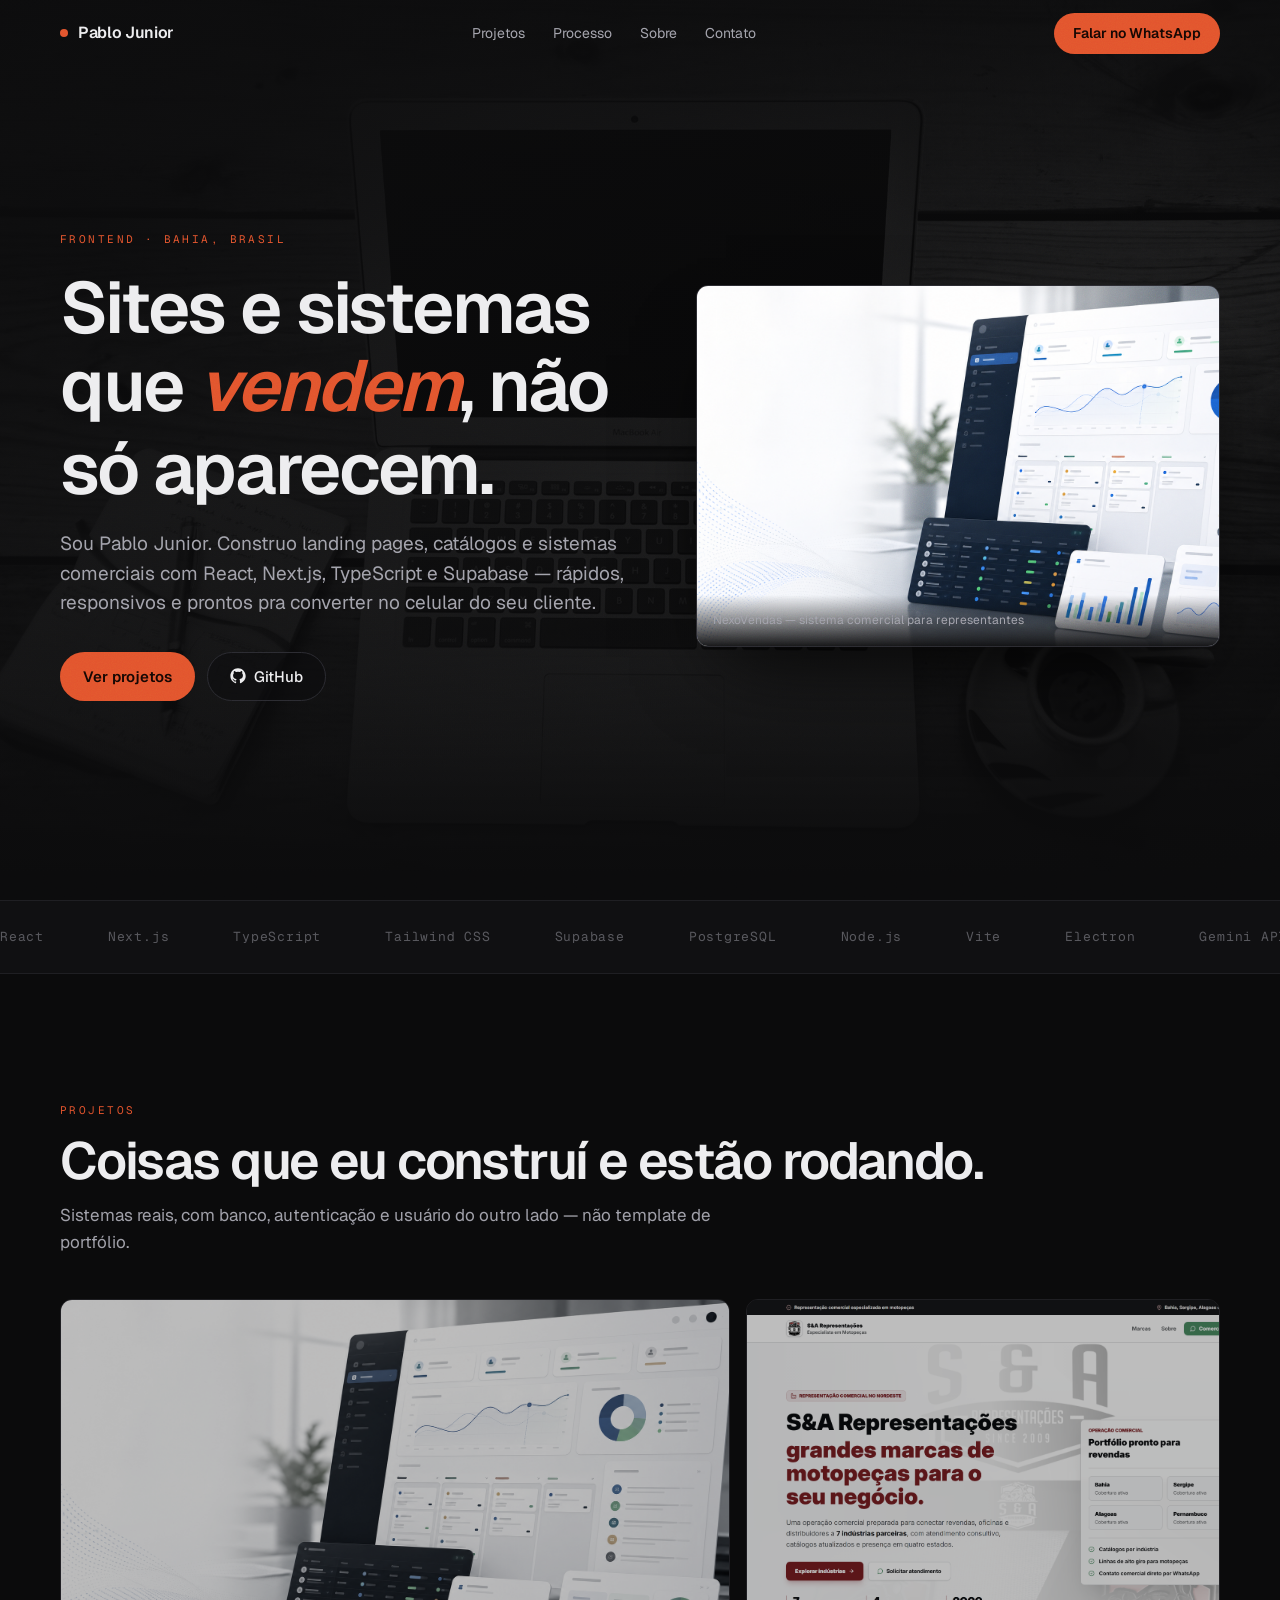
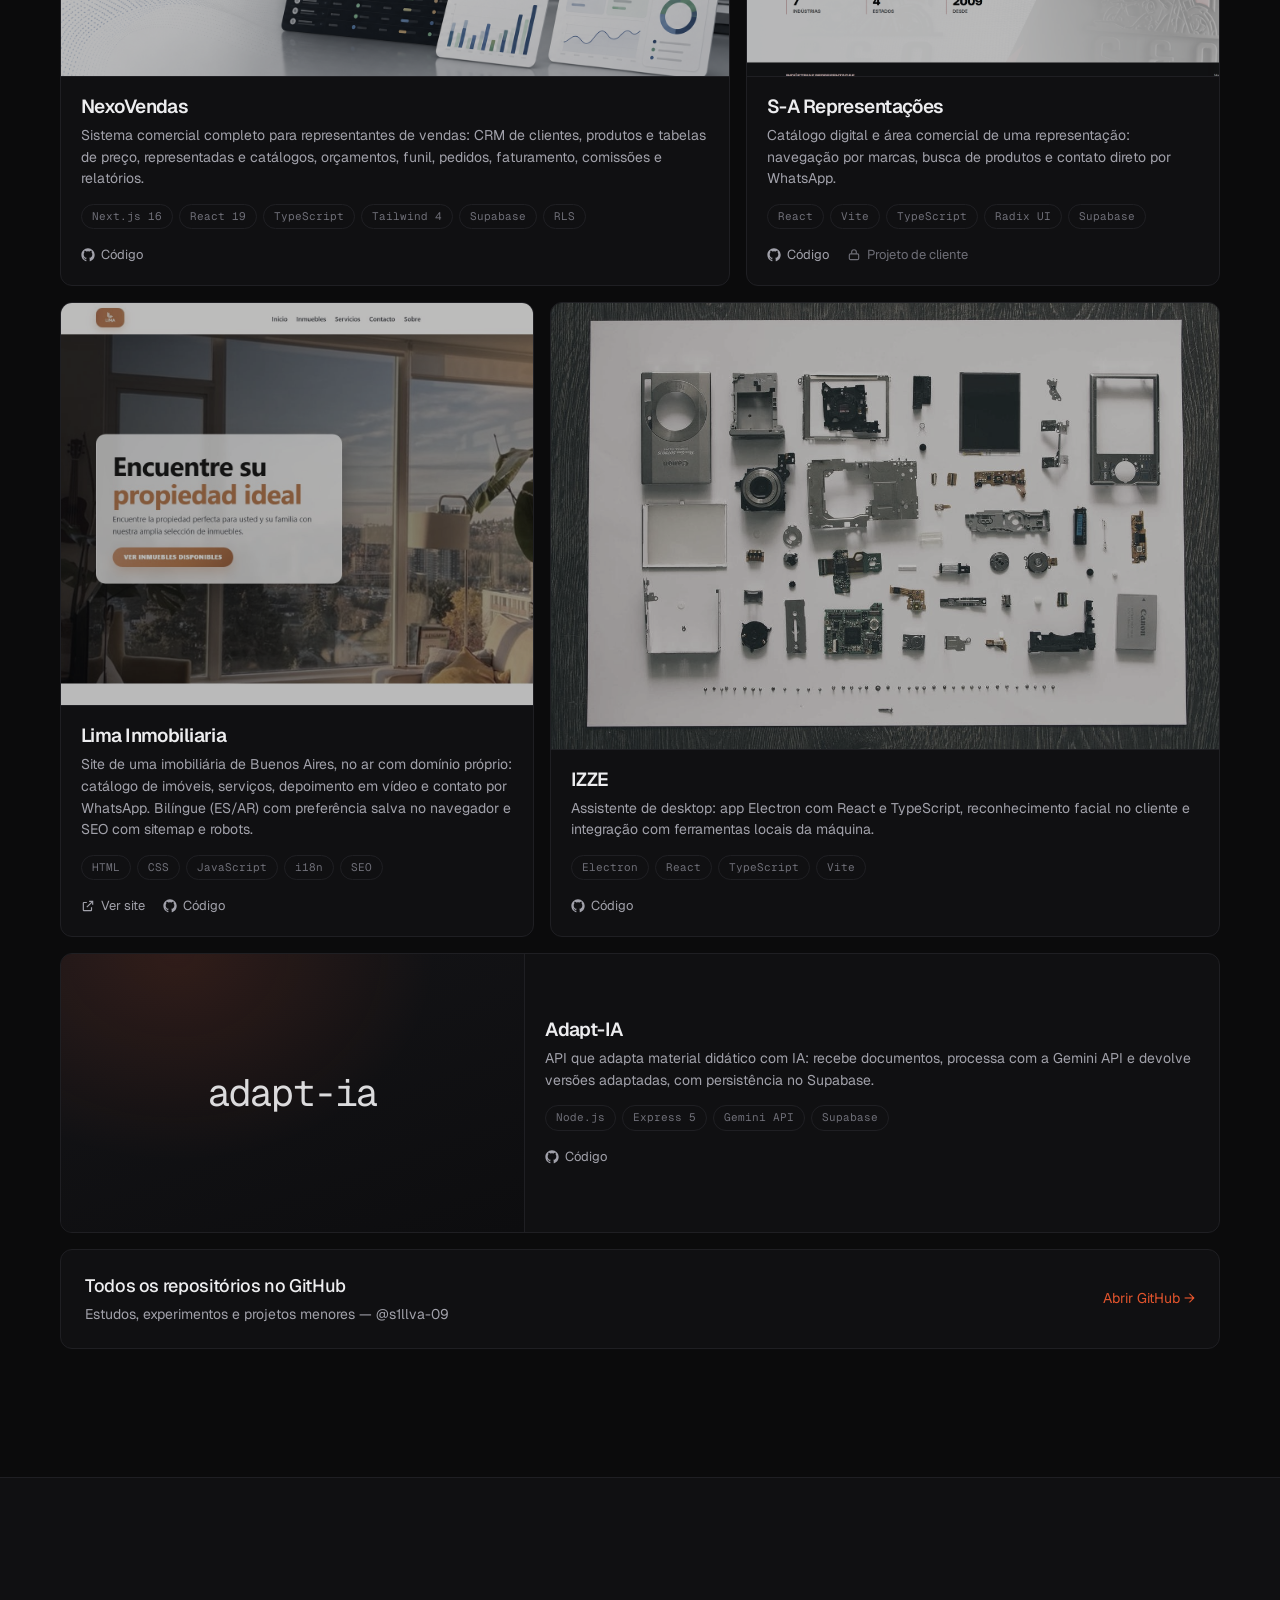
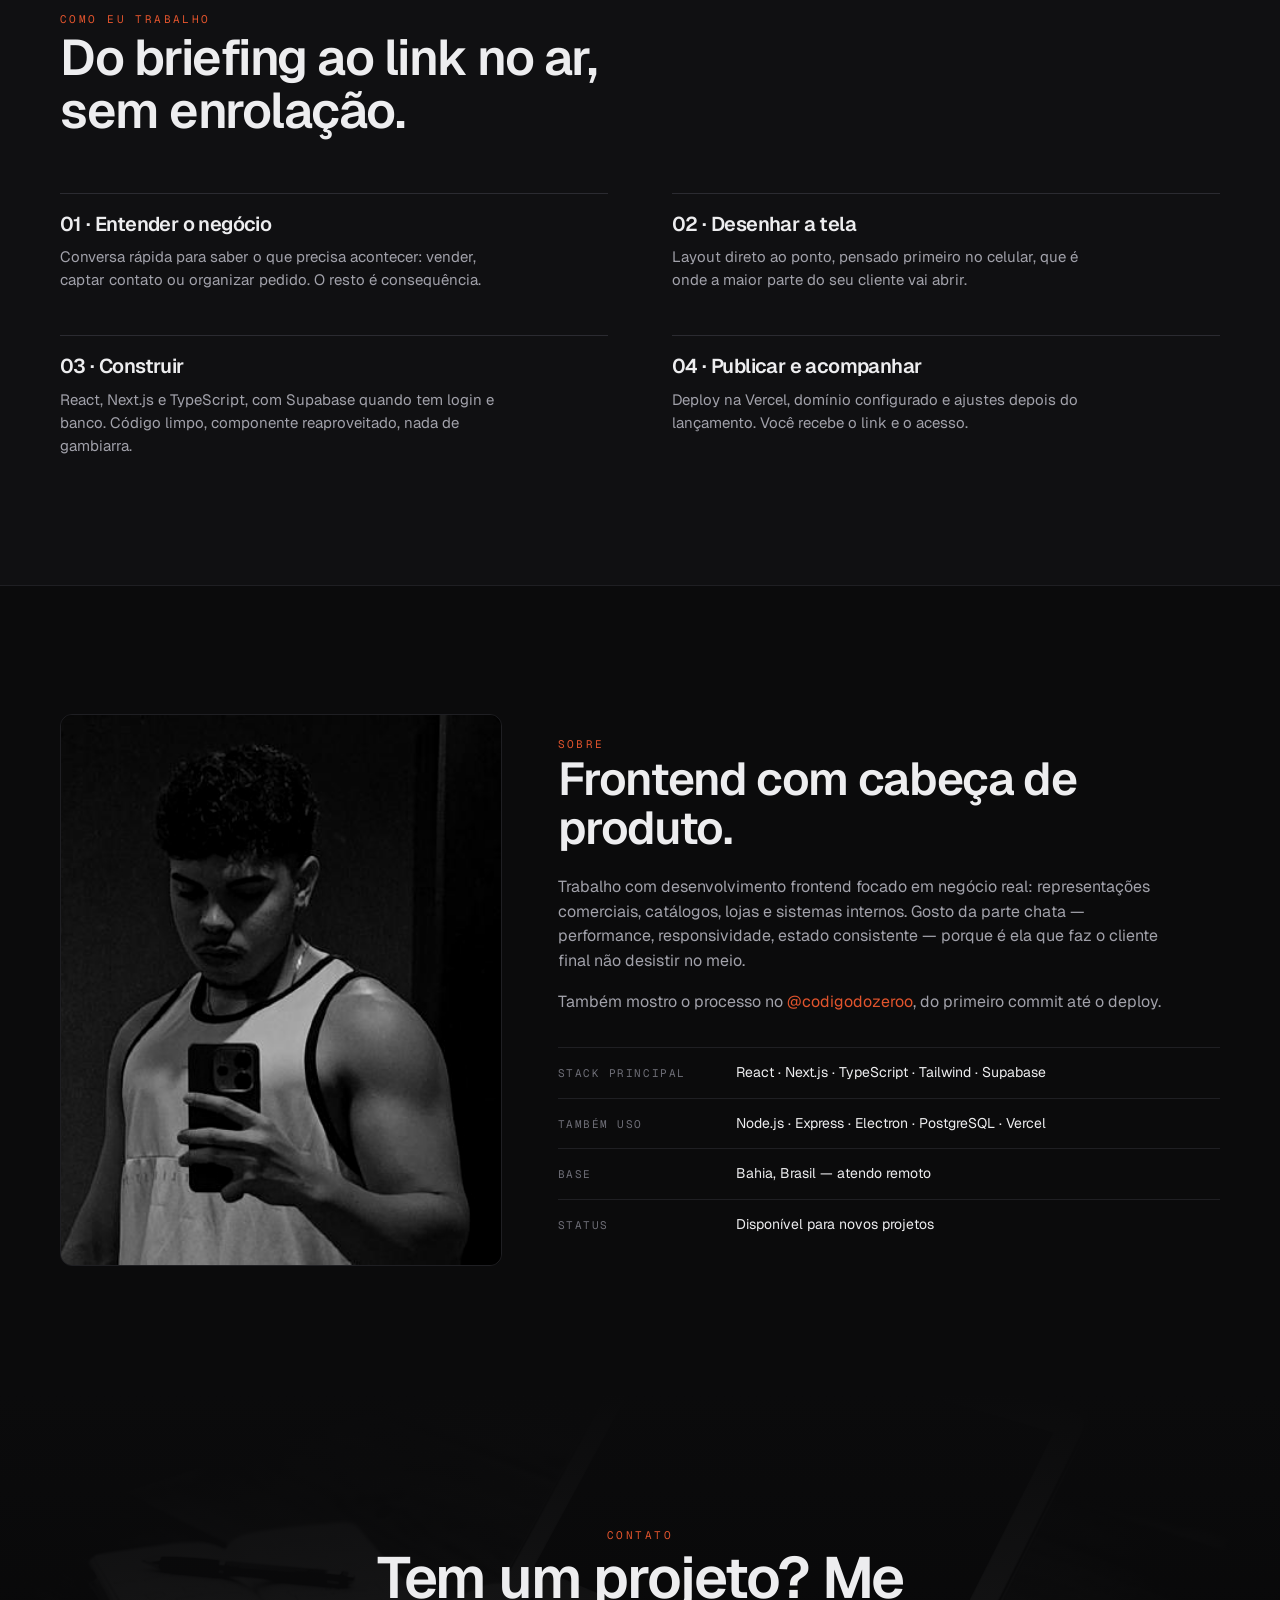
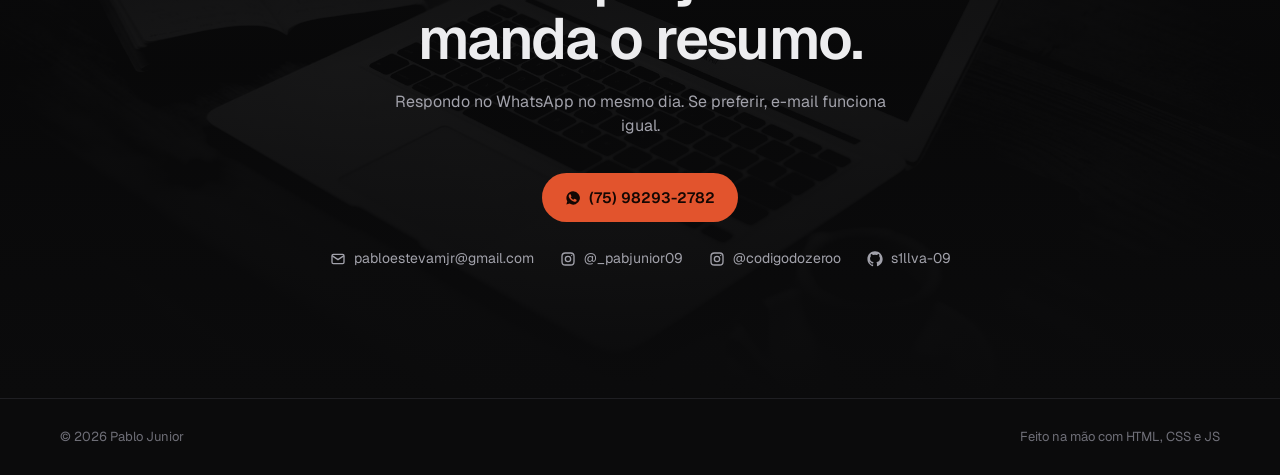
==== commit 24f75964: "feat: adiciona Lima Inmobiliaria ao portfolio Card novo com print do site no ar (limainmobiliariaofc" ====
--- a/index.html
+++ b/index.html
@@ -5,10 +5,20 @@
 <meta name="viewport" content="width=device-width, initial-scale=1">
 <title>Pablo Junior - Desenvolvedor Frontend</title>
 <meta name="description" content="Desenvolvedor frontend. Landing pages, catálogos e sistemas comerciais com React, Next.js, TypeScript e Supabase.">
+<link rel="canonical" href="https://portfolio-pejota-s-projects1.vercel.app/">
 <meta property="og:title" content="Pablo Junior - Desenvolvedor Frontend">
 <meta property="og:description" content="Landing pages, catálogos e sistemas comerciais com React, Next.js, TypeScript e Supabase.">
-<meta property="og:image" content="assets/sa-rep.png">
+<meta property="og:image" content="https://portfolio-pejota-s-projects1.vercel.app/assets/og.png">
+<meta property="og:image:width" content="1200">
+<meta property="og:image:height" content="630">
+<meta property="og:url" content="https://portfolio-pejota-s-projects1.vercel.app/">
+<meta property="og:locale" content="pt_BR">
 <meta property="og:type" content="website">
+<meta name="twitter:card" content="summary_large_image">
+<link rel="icon" href="assets/favicon-32.png" sizes="32x32" type="image/png">
+<link rel="icon" href="assets/favicon.png" sizes="256x256" type="image/png">
+<link rel="apple-touch-icon" href="assets/apple-touch-icon.png">
+<meta name="theme-color" content="#0b0b0c">
 <link rel="preconnect" href="https://fonts.googleapis.com">
 <link rel="preconnect" href="https://fonts.gstatic.com" crossorigin>
 <link href="https://fonts.googleapis.com/css2?family=Geist:ital,wght@0,400;0,500;0,600;0,700;1,600&family=Geist+Mono:wght@400;500&display=swap" rel="stylesheet">
@@ -16,10 +26,12 @@
 <link rel="stylesheet" href="styles.css">
 </head>
 <body>
+<a class="skip" href="#work">Pular para os projetos</a>
 <div class="grain" aria-hidden="true"></div>
 <span id="top-sentinel" aria-hidden="true"></span>
 
 <header id="header">
+  <div class="progress" aria-hidden="true"></div>
   <div class="wrap">
     <a class="brand" href="#top"><i></i>Pablo Junior</a>
     <nav id="nav">
@@ -111,7 +123,26 @@
           </div>
         </article>
 
-        <article class="card half" data-reveal>
+        <article class="card mid" data-reveal>
+          <div class="card-media"><img src="assets/lima.jpg" alt="Home do site da Lima Inmobiliaria" loading="lazy"></div>
+          <div class="card-body">
+            <h3>Lima Inmobiliaria</h3>
+            <p>Site de uma imobiliária de Buenos Aires, no ar com domínio próprio: catálogo de imóveis, serviços, depoimento em vídeo e contato por WhatsApp. Bilíngue (ES/AR) com preferência salva no navegador e SEO com sitemap e robots.</p>
+            <div class="tags"><b>HTML</b><b>CSS</b><b>JavaScript</b><b>i18n</b><b>SEO</b></div>
+            <div class="card-links">
+              <a href="https://limainmobiliariaofc.com" target="_blank" rel="noopener">
+                <svg viewBox="0 0 24 24" fill="none" stroke="currentColor" stroke-width="2" aria-hidden="true"><path d="M14 4h6v6"/><path d="M20 4 10 14"/><path d="M18 14v5a1 1 0 0 1-1 1H5a1 1 0 0 1-1-1V7a1 1 0 0 1 1-1h5"/></svg>
+                Ver site
+              </a>
+              <a href="https://github.com/s1llva-09/Imobiliara-page" target="_blank" rel="noopener">
+                <svg viewBox="0 0 24 24" fill="currentColor" aria-hidden="true"><path d="M12 .5C5.7.5.6 5.6.6 11.9c0 5 3.3 9.3 7.8 10.8.6.1.8-.2.8-.6v-2c-3.2.7-3.9-1.5-3.9-1.5-.5-1.3-1.3-1.7-1.3-1.7-1-.7.1-.7.1-.7 1.1.1 1.7 1.2 1.7 1.2 1 1.8 2.7 1.3 3.4 1 .1-.8.4-1.3.7-1.6-2.6-.3-5.3-1.3-5.3-5.8 0-1.3.5-2.3 1.2-3.2-.1-.3-.5-1.5.1-3.1 0 0 1-.3 3.2 1.2a11 11 0 0 1 5.8 0c2.2-1.5 3.2-1.2 3.2-1.2.6 1.6.2 2.8.1 3.1.8.9 1.2 1.9 1.2 3.2 0 4.5-2.7 5.5-5.3 5.8.4.4.8 1.1.8 2.2v3.3c0 .4.2.7.8.6 4.5-1.5 7.8-5.8 7.8-10.8C23.4 5.6 18.3.5 12 .5Z"/></svg>
+                Código
+              </a>
+            </div>
+          </div>
+        </article>
+
+        <article class="card big" data-reveal>
           <div class="card-media"><img src="assets/iris.jpg" alt="Interface do assistente IZZE" loading="lazy"></div>
           <div class="card-body">
             <h3>IZZE</h3>
@@ -126,7 +157,7 @@
           </div>
         </article>
 
-        <article class="card half" data-reveal>
+        <article class="card full" data-reveal>
           <div class="card-type"><span>adapt-ia</span></div>
           <div class="card-body">
             <h3>Adapt-IA</h3>
--- a/styles.css
+++ b/styles.css
@@ -118,7 +118,6 @@
 .card:hover{border-color:var(--line-2);transform:translateY(-4px)}
 .card.big{grid-column:span 7}
 .card.mid{grid-column:span 5}
-.card.half{grid-column:span 6}
 .card-media{position:relative;overflow:hidden;flex:1;min-height:190px;background:#0e0e10}
 .card-media img{width:100%;height:100%;object-fit:cover;object-position:top left;filter:grayscale(.6) brightness(.74);transition:transform .8s var(--ease),filter .5s}
 .card:hover .card-media img{transform:scale(1.05);filter:grayscale(0) brightness(.95)}
@@ -202,8 +201,8 @@
 }
 
 /* -------- movimento ------------------------------------------------------ */
-[data-reveal]{opacity:0;transform:translateY(26px);transition:opacity .7s var(--ease),transform .7s var(--ease)}
-[data-reveal].in{opacity:1;transform:none}
+.js [data-reveal]{opacity:0;transform:translateY(26px);transition:opacity .7s var(--ease),transform .7s var(--ease)}
+.js [data-reveal].in{opacity:1;transform:none}
 .hero [data-rise]{opacity:0;animation:rise .9s var(--ease) forwards}
 .hero [data-rise="1"]{animation-delay:.05s}
 .hero [data-rise="2"]{animation-delay:.15s}
@@ -227,7 +226,7 @@
 @media (max-width:1000px){
   .hero .wrap,.about .wrap{grid-template-columns:1fr;gap:40px}
   .shot{transform:none}
-  .card,.card.big,.card.mid,.card.half{grid-column:span 6}
+  .card,.card.big,.card.mid{grid-column:span 6}
 }
 @media (max-width:760px){
   nav,header .btn{display:none}
@@ -238,7 +237,7 @@
   header.open nav ul{flex-direction:column;gap:16px;padding:18px 0 8px}
   header.open .btn{display:inline-flex;width:100%;justify-content:center;order:4}
   .hero{padding-top:108px}
-  .card,.card.big,.card.mid,.card.half{grid-column:span 12}
+  .card,.card.big,.card.mid{grid-column:span 12}
   .steps{grid-template-columns:1fr;gap:32px}
   .facts div{flex-direction:column;gap:4px}
   .facts dt{min-width:0}
@@ -247,3 +246,35 @@
 
 .ilink{color:var(--accent);border-bottom:1px solid transparent;transition:border-color .2s}
 .ilink:hover{border-bottom-color:var(--accent)}
+
+/* -------- skip link ------------------------------------------------------ */
+.skip{
+  position:fixed;top:12px;left:12px;z-index:70;transform:translateY(-140%);
+  background:var(--accent);color:#140703;font-weight:600;font-size:14px;
+  padding:10px 18px;border-radius:var(--pill);transition:transform .25s var(--ease);
+}
+.skip:focus{transform:none}
+
+/* -------- barra de progresso do scroll ----------------------------------- */
+.progress{position:absolute;left:0;bottom:-1px;height:2px;width:100%;transform-origin:0 50%;background:var(--accent);transform:scaleX(0)}
+@supports (animation-timeline: scroll()){
+  .progress{animation:grow linear both;animation-timeline:scroll(root block)}
+  @keyframes grow{from{transform:scaleX(0)}to{transform:scaleX(1)}}
+}
+
+/* -------- luz que segue o cursor nos cards -------------------------------- */
+.card::before{
+  content:"";position:absolute;inset:0;z-index:2;pointer-events:none;opacity:0;
+  transition:opacity .35s;
+  background:radial-gradient(340px circle at var(--mx,50%) var(--my,0%),rgba(226,84,45,.16),transparent 62%);
+}
+.card:hover::before{opacity:1}
+
+/* -------- card largura total (banner) ------------------------------------ */
+.card.full{grid-column:span 12;flex-direction:row}
+.card.full .card-type{flex:0 0 40%;min-height:220px}
+.card.full .card-body{flex:1;display:flex;flex-direction:column;justify-content:center;border-top:0;border-left:1px solid var(--line)}
+@media (max-width:1000px){
+  .card.full{flex-direction:column}
+  .card.full .card-body{border-left:0;border-top:1px solid var(--line)}
+}
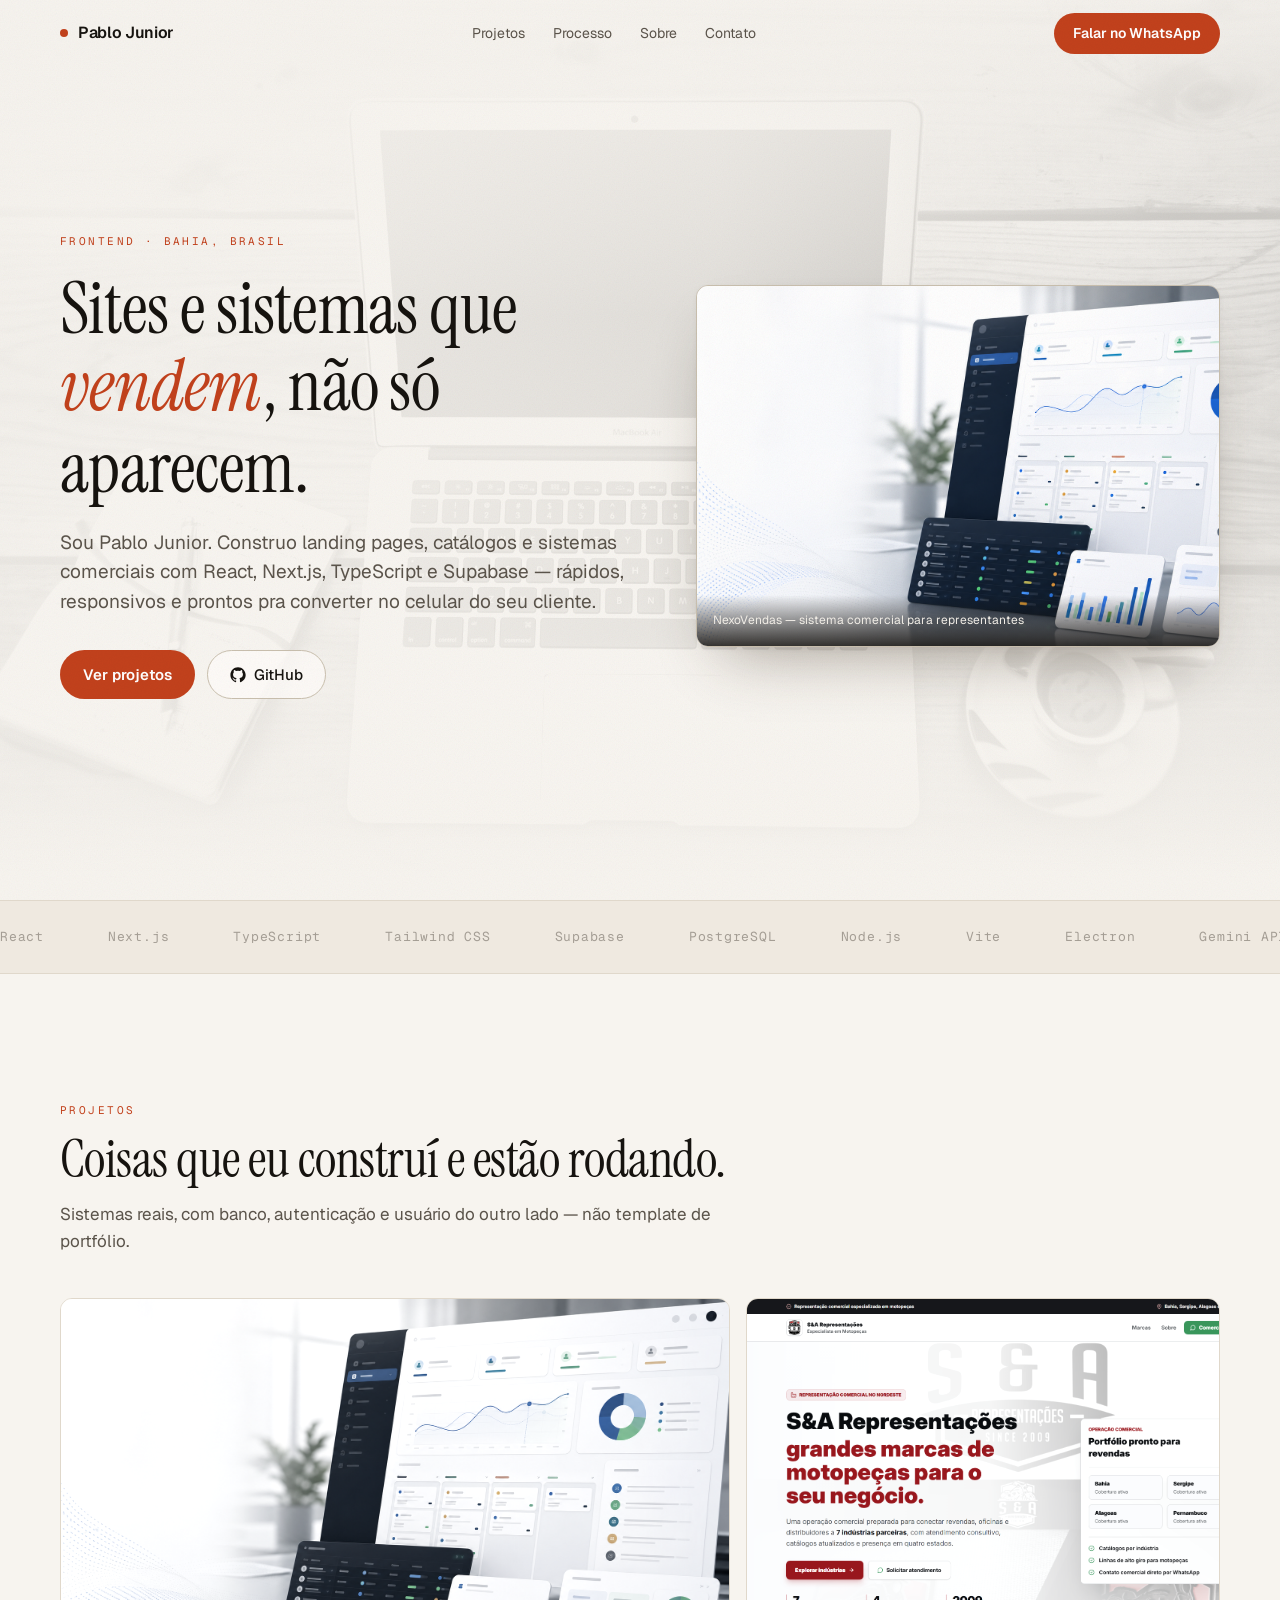
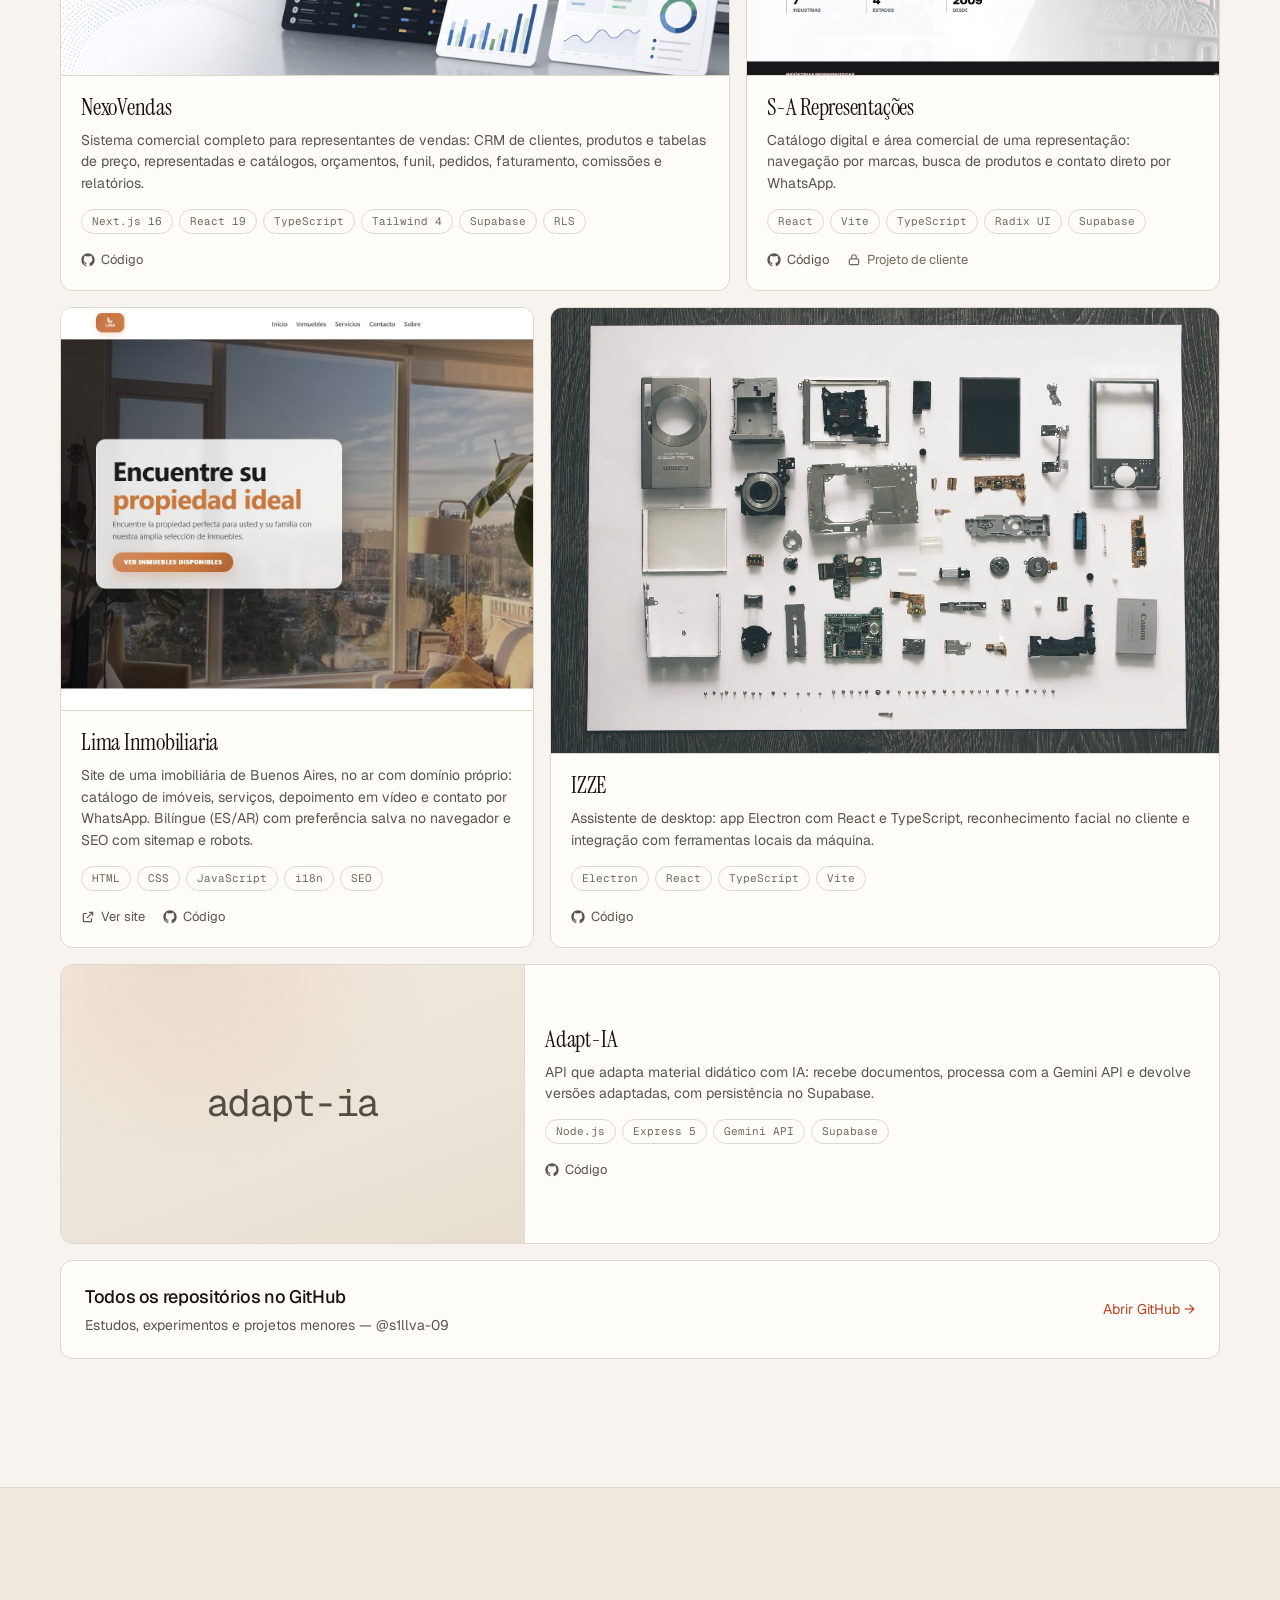
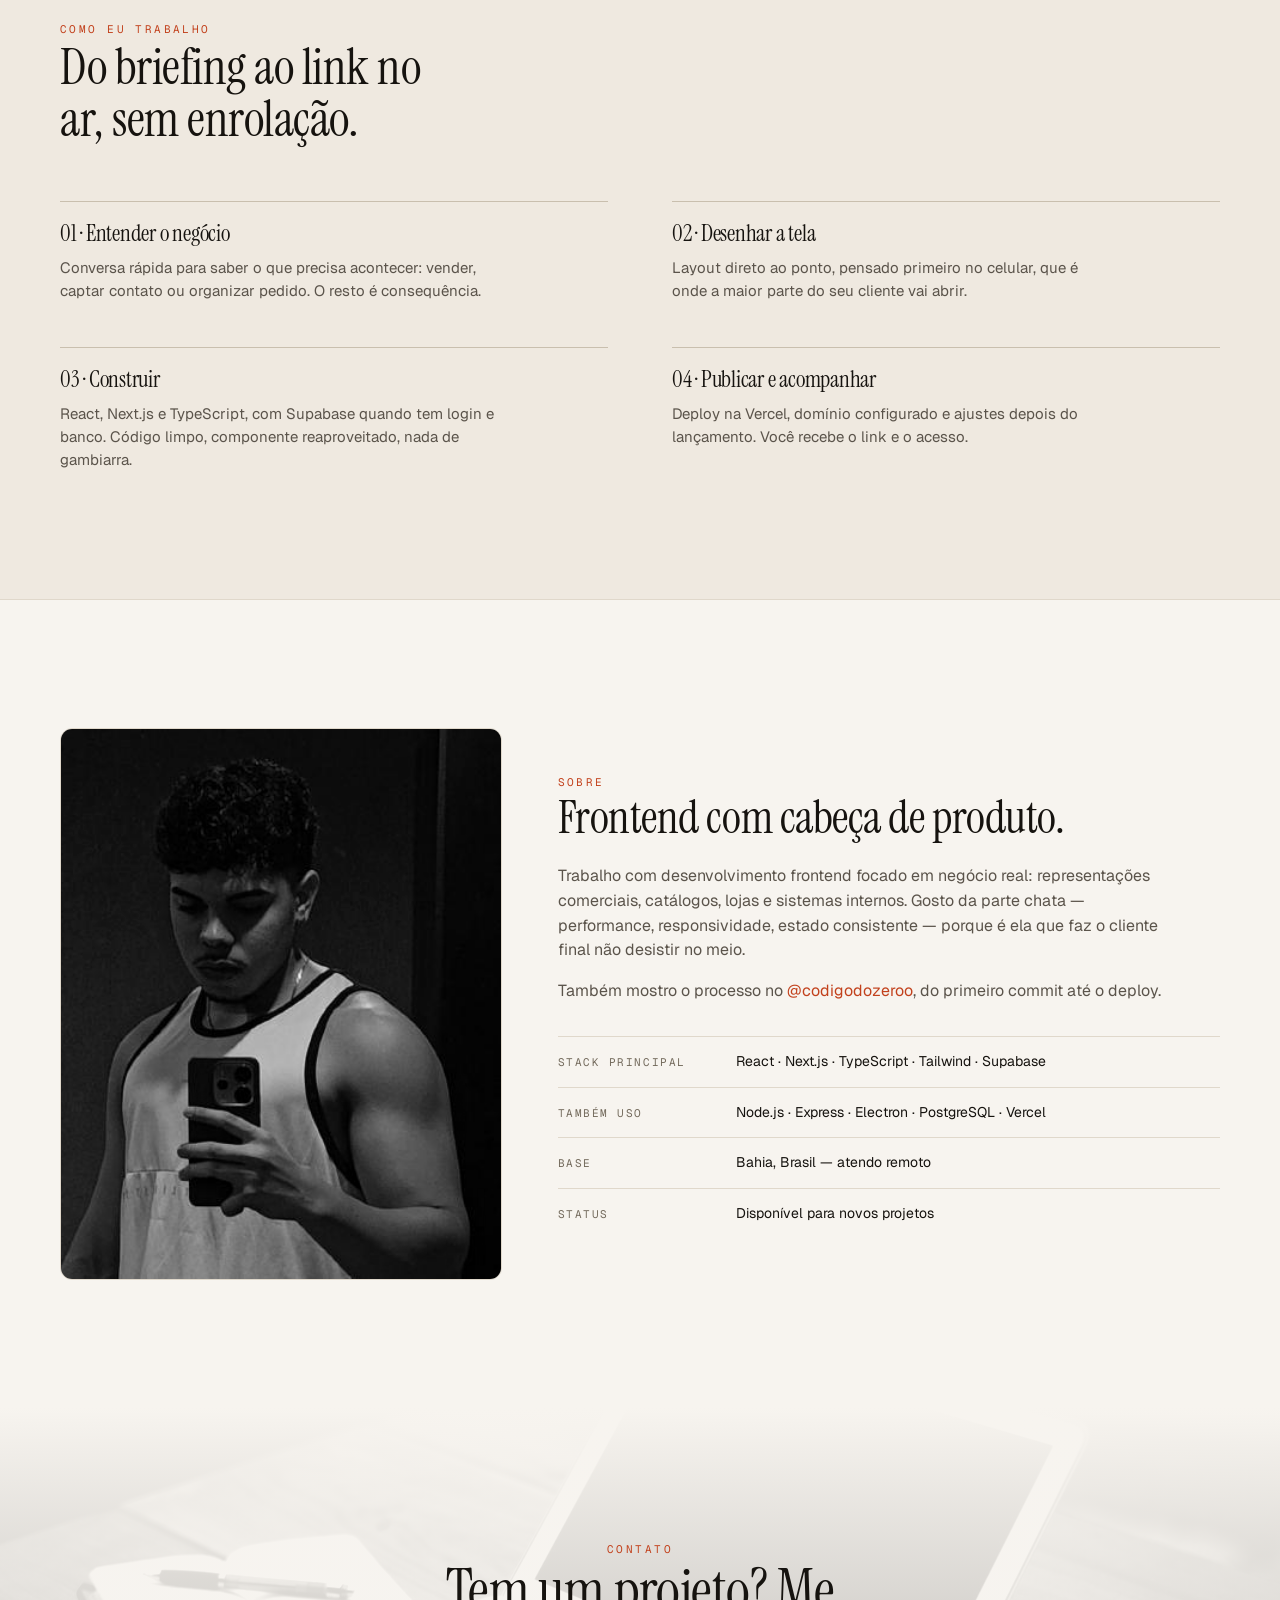
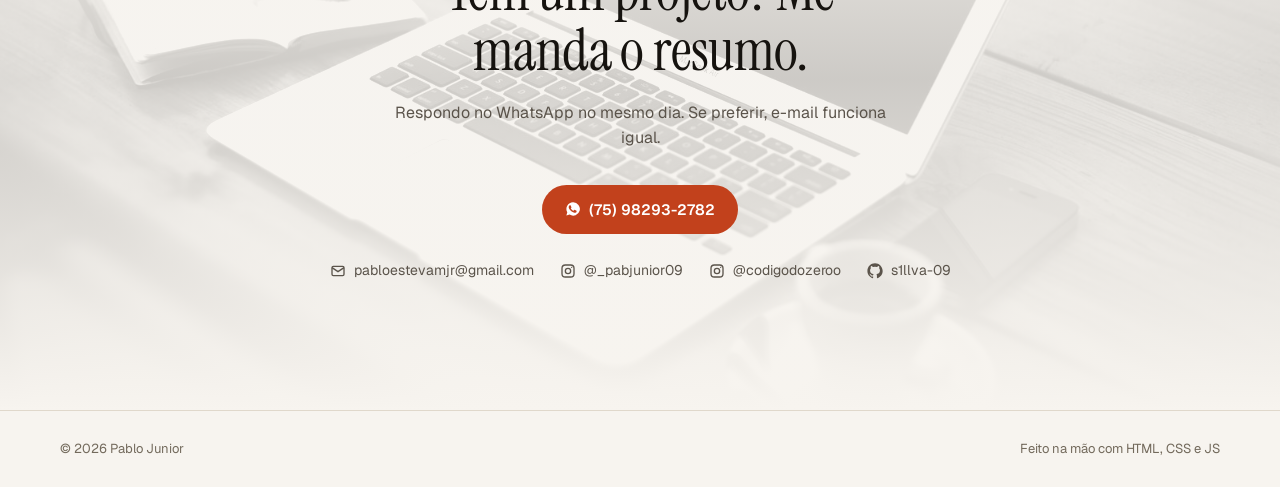
==== commit aabaaf50: "feat: tema claro editorial no lugar do dark Papel quente (#f7f4ef), tinta (#16130f) e terracota (#c2" ====
--- a/index.html
+++ b/index.html
@@ -18,10 +18,10 @@
 <link rel="icon" href="assets/favicon-32.png" sizes="32x32" type="image/png">
 <link rel="icon" href="assets/favicon.png" sizes="256x256" type="image/png">
 <link rel="apple-touch-icon" href="assets/apple-touch-icon.png">
-<meta name="theme-color" content="#0b0b0c">
+<meta name="theme-color" content="#f7f4ef">
 <link rel="preconnect" href="https://fonts.googleapis.com">
 <link rel="preconnect" href="https://fonts.gstatic.com" crossorigin>
-<link href="https://fonts.googleapis.com/css2?family=Geist:ital,wght@0,400;0,500;0,600;0,700;1,600&family=Geist+Mono:wght@400;500&display=swap" rel="stylesheet">
+<link href="https://fonts.googleapis.com/css2?family=Geist:wght@400;500;600&family=Geist+Mono:wght@400;500&family=Instrument+Serif:ital@0;1&display=swap" rel="stylesheet">
 <link rel="preload" as="image" href="assets/hero.jpg">
 <link rel="stylesheet" href="styles.css">
 </head>
--- a/styles.css
+++ b/styles.css
@@ -2,9 +2,9 @@
    tema travado: dark. acento unico: #e2542d.
    raio: 12px em tudo, 999px so em botao/pill/tag. */
 :root{
-  --bg:#0b0b0c; --bg-2:#101012; --line:#1f1f23; --line-2:#2b2b31;
-  --fg:#ededef; --fg-2:#a1a1aa; --fg-3:#6e6e77;
-  --accent:#e2542d; --accent-soft:rgba(226,84,45,.14);
+  --bg:#f7f4ef; --bg-2:#fffdfa; --band:#efe9e0; --line:#e0d8cb; --line-2:#c9bfae;
+  --fg:#16130f; --fg-2:#5b544b; --fg-3:#736a5c;
+  --accent:#c2411c; --accent-soft:rgba(194,65,28,.1);
   --r:12px; --pill:999px;
   --ease:cubic-bezier(.16,1,.3,1);
   --maxw:1200px;
@@ -19,7 +19,7 @@
 }
 img{max-width:100%;display:block}
 a{color:inherit;text-decoration:none}
-h1,h2,h3{margin:0;letter-spacing:-.03em;line-height:1.06;font-weight:600}
+h1,h2,h3{margin:0;font-family:"Instrument Serif",Georgia,"Times New Roman",serif;font-weight:400;letter-spacing:-.01em;line-height:1.04}
 p{margin:0}
 .wrap{max-width:var(--maxw);margin-inline:auto;padding-inline:20px}
 .eyebrow{
@@ -38,10 +38,10 @@
   transition:transform .18s var(--ease),background-color .2s,border-color .2s,color .2s;
 }
 .btn:active{transform:translateY(1px) scale(.985)}
-.btn-primary{background:var(--accent);color:#140703;font-weight:600}
-.btn-primary:hover{background:#f06238}
-.btn-ghost{border-color:var(--line-2);color:var(--fg);background:rgba(11,11,12,.5);backdrop-filter:blur(8px)}
-.btn-ghost:hover{border-color:var(--fg-3);background:rgba(255,255,255,.06)}
+.btn-primary{background:var(--accent);color:#fff;font-weight:600}
+.btn-primary:hover{background:#a8320f}
+.btn-ghost{border-color:var(--line-2);color:var(--fg);background:rgba(255,253,250,.72);backdrop-filter:blur(8px)}
+.btn-ghost:hover{border-color:var(--fg);background:#fff}
 .btn svg{width:16px;height:16px;flex:none}
 
 /* -------- nav ----------------------------------------------------------- */
@@ -51,7 +51,7 @@
   border-bottom:1px solid transparent;
   transition:background-color .3s,border-color .3s;
 }
-header.scrolled{background:rgba(11,11,12,.82);backdrop-filter:blur(14px) saturate(1.4);border-bottom-color:var(--line)}
+header.scrolled{background:rgba(247,244,239,.86);backdrop-filter:blur(14px) saturate(1.2);border-bottom-color:var(--line)}
 header .wrap{display:flex;align-items:center;justify-content:space-between;gap:24px;width:100%}
 .brand{display:flex;align-items:center;gap:10px;font-weight:600;letter-spacing:-.02em}
 .brand i{width:8px;height:8px;border-radius:var(--pill);background:var(--accent);flex:none}
@@ -69,12 +69,12 @@
 /* -------- hero ---------------------------------------------------------- */
 .hero{position:relative;min-height:100dvh;display:flex;align-items:center;padding-top:96px;padding-bottom:64px;overflow:hidden}
 .hero-bg{position:absolute;inset:0;z-index:0}
-.hero-bg img{width:100%;height:100%;object-fit:cover;filter:grayscale(1) contrast(1.15) brightness(.42)}
+.hero-bg img{width:100%;height:100%;object-fit:cover;filter:grayscale(1) contrast(.95) brightness(1.32)}
 .hero-bg::after{
   content:"";position:absolute;inset:0;
   background:
-    radial-gradient(120% 90% at 6% 24%,rgba(11,11,12,.95) 0%,rgba(11,11,12,.74) 42%,rgba(11,11,12,.5) 72%),
-    linear-gradient(180deg,rgba(11,11,12,.85) 0%,rgba(11,11,12,.2) 35%,var(--bg) 97%);
+    radial-gradient(120% 90% at 6% 24%,rgba(247,244,239,.97) 0%,rgba(247,244,239,.86) 42%,rgba(247,244,239,.62) 72%),
+    linear-gradient(180deg,rgba(247,244,239,.9) 0%,rgba(247,244,239,.35) 35%,var(--bg) 97%);
 }
 .hero .wrap{position:relative;z-index:1;display:grid;grid-template-columns:1.05fr .95fr;gap:56px;align-items:center;width:100%}
 .hero h1{font-size:clamp(38px,6.2vw,72px)}
@@ -84,7 +84,7 @@
 .hero-cta{display:flex;flex-wrap:wrap;gap:12px;margin-top:34px}
 .shot{
   position:relative;margin:0;border-radius:var(--r);overflow:hidden;border:1px solid var(--line-2);
-  box-shadow:0 40px 80px -30px rgba(0,0,0,.9),inset 0 0 0 1px rgba(255,255,255,.03);
+  box-shadow:0 30px 60px -28px rgba(56,42,26,.45),0 2px 6px rgba(56,42,26,.06);
   transform:perspective(1400px) rotateY(-7deg) rotateX(2deg);
   transition:transform .6s var(--ease);
 }
@@ -92,11 +92,11 @@
 .shot img{aspect-ratio:16/11;object-fit:cover;object-position:top left}
 .shot figcaption{
   position:absolute;left:0;right:0;bottom:0;padding:16px;font-size:12px;color:var(--fg-2);
-  background:linear-gradient(180deg,transparent,rgba(11,11,12,.94));
+  background:linear-gradient(180deg,transparent,rgba(22,19,15,.86));color:#f3efe8;
 }
 
 /* -------- faixa de stack ------------------------------------------------- */
-.stack{padding:26px 0;border-block:1px solid var(--line);background:var(--bg-2);overflow:hidden}
+.stack{padding:26px 0;border-block:1px solid var(--line);background:var(--band);overflow:hidden}
 .marquee{display:flex;width:max-content;gap:64px;animation:slide 36s linear infinite}
 .stack:hover .marquee{animation-play-state:paused}
 .marquee span{
@@ -115,24 +115,24 @@
   background:var(--bg-2);overflow:hidden;min-height:280px;display:flex;flex-direction:column;
   transition:border-color .3s,transform .45s var(--ease);
 }
-.card:hover{border-color:var(--line-2);transform:translateY(-4px)}
+.card:hover{border-color:var(--line-2);transform:translateY(-4px);box-shadow:0 18px 36px -24px rgba(56,42,26,.5)}
 .card.big{grid-column:span 7}
 .card.mid{grid-column:span 5}
-.card-media{position:relative;overflow:hidden;flex:1;min-height:190px;background:#0e0e10}
-.card-media img{width:100%;height:100%;object-fit:cover;object-position:top left;filter:grayscale(.6) brightness(.74);transition:transform .8s var(--ease),filter .5s}
-.card:hover .card-media img{transform:scale(1.05);filter:grayscale(0) brightness(.95)}
+.card-media{position:relative;overflow:hidden;flex:1;min-height:190px;background:var(--band)}
+.card-media img{width:100%;height:100%;object-fit:cover;object-position:top left;filter:grayscale(.45) brightness(1.02);transition:transform .8s var(--ease),filter .5s}
+.card:hover .card-media img{transform:scale(1.05);filter:grayscale(0) brightness(1)}
 .card-type{
   flex:1;display:flex;align-items:center;justify-content:center;padding:28px;min-height:190px;
   background:
     radial-gradient(90% 120% at 25% 0%,var(--accent-soft),transparent 62%),
-    linear-gradient(160deg,#141417,#0d0d0f);
+    linear-gradient(160deg,#f2ece2,#e7ded1);
 }
 .card-type span{
   font-family:"Geist Mono",ui-monospace,monospace;font-size:clamp(24px,3.4vw,38px);
-  letter-spacing:-.05em;color:var(--fg);opacity:.92;
+  letter-spacing:-.04em;color:var(--fg);opacity:.72;
 }
 .card-body{padding:20px;border-top:1px solid var(--line)}
-.card-body h3{font-size:19px;margin-bottom:8px}
+.card-body h3{font-size:23px;margin-bottom:10px}
 .card-body p{color:var(--fg-2);font-size:14px}
 .tags{display:flex;flex-wrap:wrap;gap:6px;margin-top:14px}
 .tags b{
@@ -149,23 +149,23 @@
   margin-top:16px;border:1px solid var(--line);border-radius:var(--r);padding:22px 24px;
   background:var(--bg-2);transition:border-color .3s,background-color .3s;
 }
-.more:hover{border-color:var(--accent);background:#141416}
+.more:hover{border-color:var(--accent);background:#fff}
 .more p{color:var(--fg-2);font-size:14px;margin-top:4px}
 .more strong{color:var(--fg);font-weight:500;display:block;font-size:18px;letter-spacing:-.02em}
 .more span{display:inline-flex;align-items:center;gap:8px;color:var(--accent);font-size:14px}
 
 /* -------- como trabalho -------------------------------------------------- */
-.process{background:var(--bg-2);border-block:1px solid var(--line)}
+.process{background:var(--band);border-block:1px solid var(--line)}
 .process h2{font-size:clamp(30px,4.4vw,50px);max-width:17ch}
 .steps{display:grid;grid-template-columns:1fr 1fr;gap:44px 64px;margin-top:56px}
 .step{padding-top:20px;border-top:1px solid var(--line-2)}
-.step h3{font-size:20px;margin-bottom:10px}
+.step h3{font-size:23px;margin-bottom:10px}
 .step p{color:var(--fg-2);font-size:15px;max-width:44ch}
 
 /* -------- sobre ---------------------------------------------------------- */
 .about .wrap{display:grid;grid-template-columns:.8fr 1.2fr;gap:56px;align-items:center}
 .about-photo{border-radius:var(--r);overflow:hidden;border:1px solid var(--line)}
-.about-photo img{aspect-ratio:4/5;width:100%;object-fit:cover;filter:grayscale(1) contrast(1.06) brightness(.92);transition:filter .5s}
+.about-photo img{aspect-ratio:4/5;width:100%;object-fit:cover;filter:grayscale(1) contrast(1.02);transition:filter .5s}
 .about-photo:hover img{filter:grayscale(0) contrast(1) brightness(1)}
 .about h2{font-size:clamp(28px,4vw,46px);margin-bottom:22px}
 .about p{color:var(--fg-2);max-width:56ch}
@@ -178,8 +178,8 @@
 /* -------- contato -------------------------------------------------------- */
 .contact{position:relative;overflow:hidden;text-align:center}
 .contact-bg{position:absolute;inset:0;z-index:0}
-.contact-bg img{width:100%;height:100%;object-fit:cover;filter:grayscale(1) brightness(.3) contrast(1.2)}
-.contact-bg::after{content:"";position:absolute;inset:0;background:linear-gradient(180deg,var(--bg),rgba(11,11,12,.74) 45%,var(--bg))}
+.contact-bg img{width:100%;height:100%;object-fit:cover;filter:grayscale(1) brightness(1.45) contrast(.9)}
+.contact-bg::after{content:"";position:absolute;inset:0;background:linear-gradient(180deg,var(--bg),rgba(247,244,239,.82) 45%,var(--bg))}
 .contact .wrap{position:relative;z-index:1}
 .contact h2{font-size:clamp(32px,5.2vw,58px);max-width:15ch;margin-inline:auto}
 .contact p{color:var(--fg-2);margin:20px auto 0;max-width:48ch}
@@ -196,7 +196,7 @@
 
 /* -------- grao: fixo, nunca em container que rola ------------------------ */
 .grain{
-  position:fixed;inset:0;z-index:60;pointer-events:none;opacity:.3;mix-blend-mode:overlay;
+  position:fixed;inset:0;z-index:60;pointer-events:none;opacity:.14;mix-blend-mode:multiply;
   background-image:url("data:image/svg+xml,%3Csvg xmlns='http://www.w3.org/2000/svg' width='160' height='160'%3E%3Cfilter id='n'%3E%3CfeTurbulence type='fractalNoise' baseFrequency='.85' numOctaves='3'/%3E%3C/filter%3E%3Crect width='160' height='160' filter='url(%23n)' opacity='.5'/%3E%3C/svg%3E");
 }
 
@@ -231,7 +231,7 @@
 @media (max-width:760px){
   nav,header .btn{display:none}
   .menu-toggle{display:inline-block}
-  header.open{background:rgba(11,11,12,.97);backdrop-filter:blur(14px);border-bottom-color:var(--line)}
+  header.open{background:rgba(247,244,239,.98);backdrop-filter:blur(14px);border-bottom-color:var(--line)}
   header.open .wrap{flex-wrap:wrap;padding-block:14px}
   header.open nav{display:block;width:100%;order:3}
   header.open nav ul{flex-direction:column;gap:16px;padding:18px 0 8px}
@@ -250,7 +250,7 @@
 /* -------- skip link ------------------------------------------------------ */
 .skip{
   position:fixed;top:12px;left:12px;z-index:70;transform:translateY(-140%);
-  background:var(--accent);color:#140703;font-weight:600;font-size:14px;
+  background:var(--accent);color:#fff;font-weight:600;font-size:14px;
   padding:10px 18px;border-radius:var(--pill);transition:transform .25s var(--ease);
 }
 .skip:focus{transform:none}
@@ -266,7 +266,7 @@
 .card::before{
   content:"";position:absolute;inset:0;z-index:2;pointer-events:none;opacity:0;
   transition:opacity .35s;
-  background:radial-gradient(340px circle at var(--mx,50%) var(--my,0%),rgba(226,84,45,.16),transparent 62%);
+  background:radial-gradient(340px circle at var(--mx,50%) var(--my,0%),rgba(194,65,28,.09),transparent 62%);
 }
 .card:hover::before{opacity:1}
 
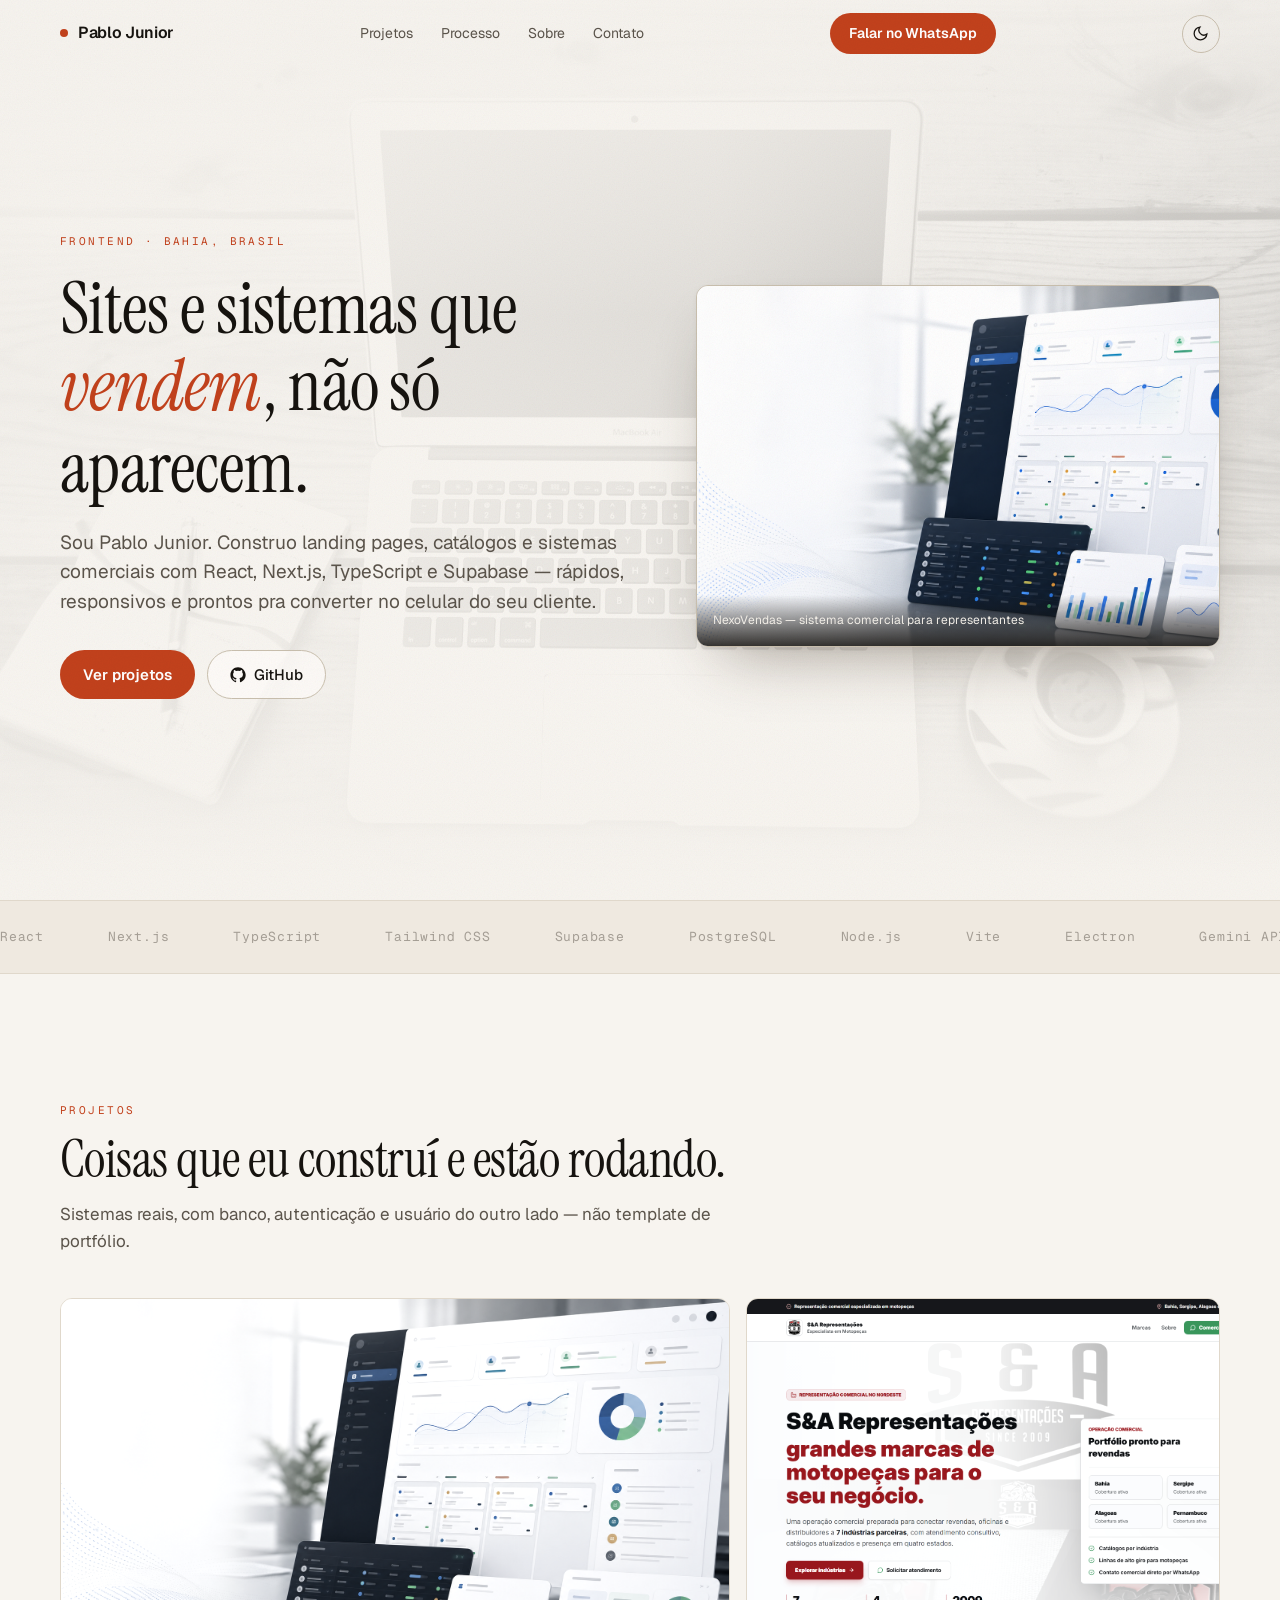
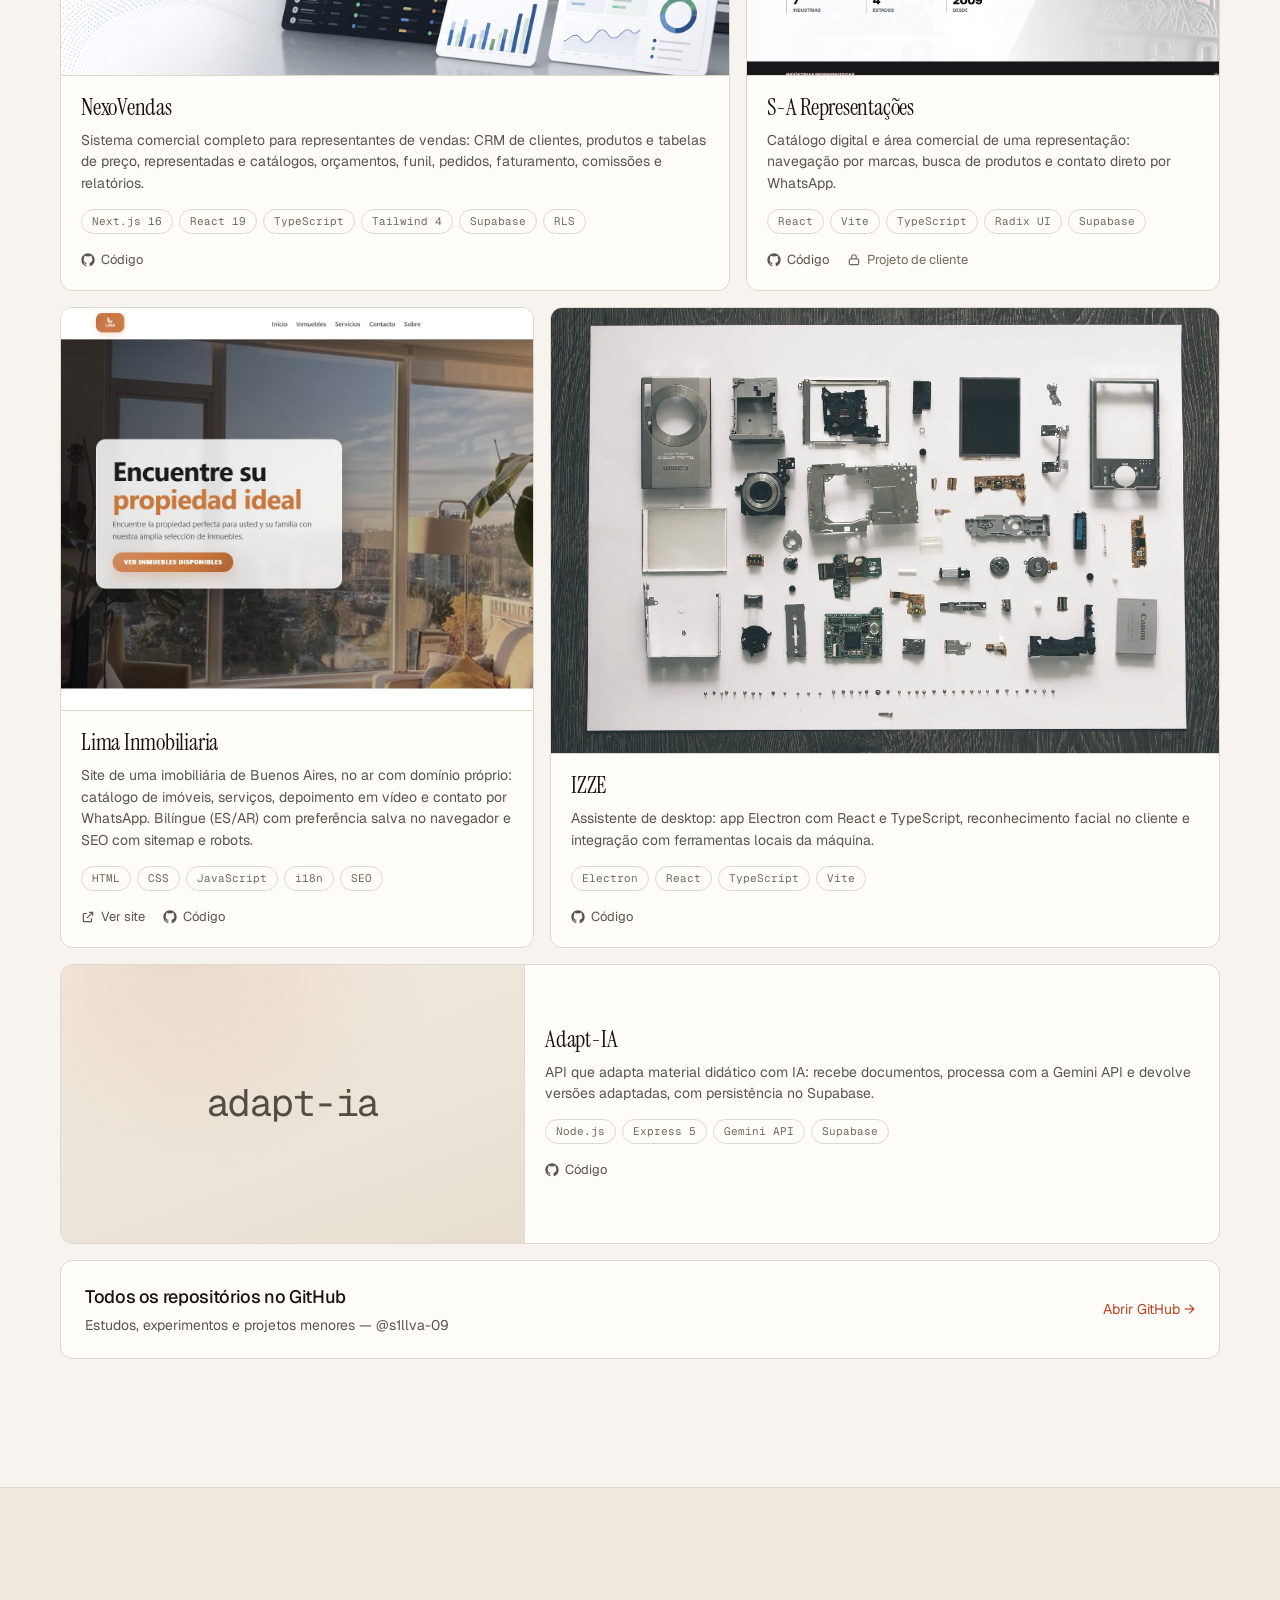
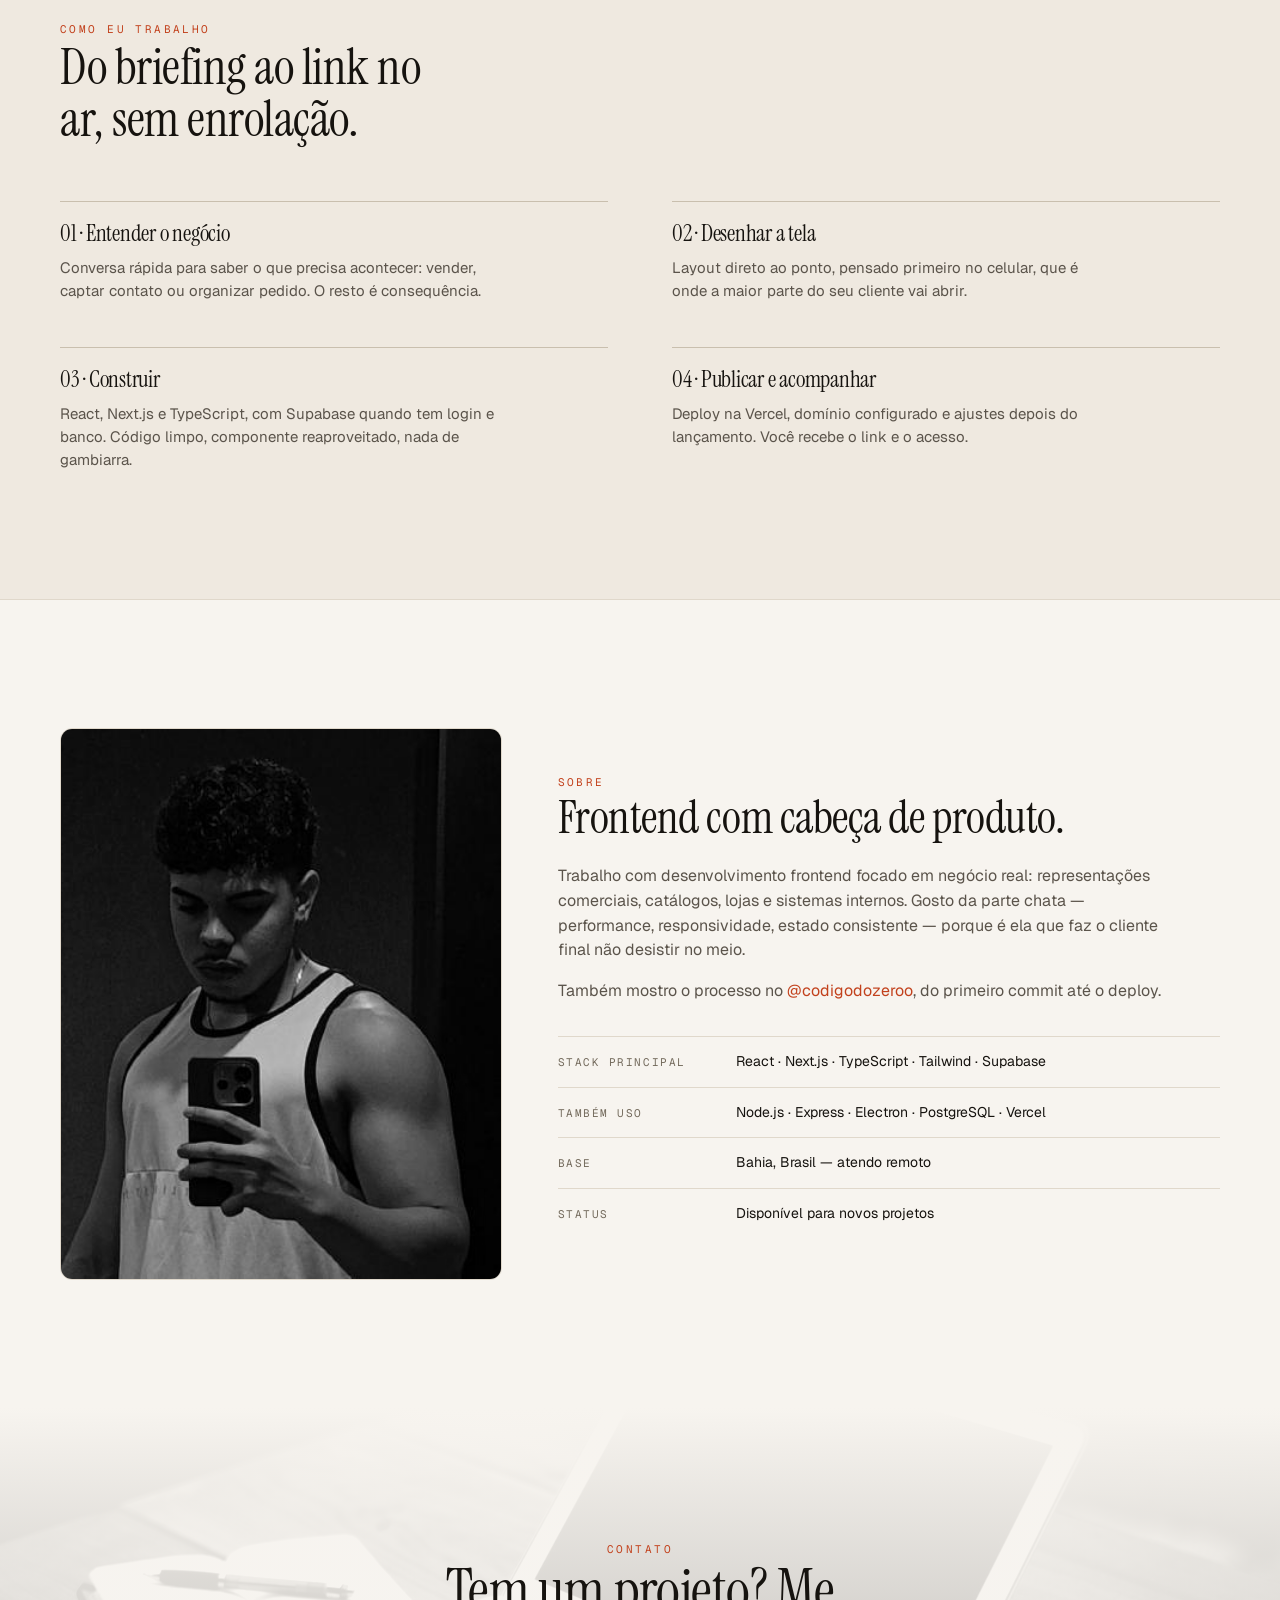
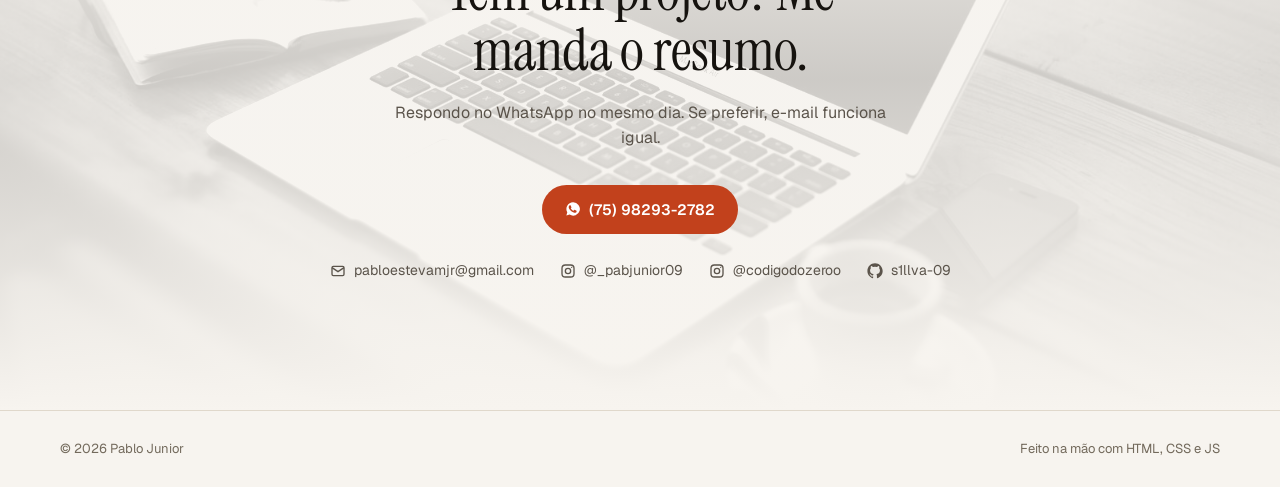
==== commit 340eb48a: "feat: botao de alternar tema claro/escuro Claro por padrao, escolha salva no localStorage e aplicada" ====
--- a/index.html
+++ b/index.html
@@ -24,6 +24,7 @@
 <link href="https://fonts.googleapis.com/css2?family=Geist:wght@400;500;600&family=Geist+Mono:wght@400;500&family=Instrument+Serif:ital@0;1&display=swap" rel="stylesheet">
 <link rel="preload" as="image" href="assets/hero.jpg">
 <link rel="stylesheet" href="styles.css">
+<script>document.documentElement.dataset.theme=localStorage.getItem("tema")||"light";</script>
 </head>
 <body>
 <a class="skip" href="#work">Pular para os projetos</a>
@@ -43,6 +44,10 @@
       </ul>
     </nav>
     <a class="btn btn-primary" href="https://wa.me/5575982932782?text=Oi%20Pablo%2C%20vim%20pelo%20seu%20site." target="_blank" rel="noopener">Falar no WhatsApp</a>
+    <button class="theme-toggle" id="theme-toggle" aria-label="Alternar tema claro e escuro" title="Alternar tema">
+      <svg class="i-moon" viewBox="0 0 24 24" fill="none" stroke="currentColor" stroke-width="1.8" aria-hidden="true"><path d="M21 12.8A9 9 0 1 1 11.2 3a7 7 0 0 0 9.8 9.8Z"/></svg>
+      <svg class="i-sun" viewBox="0 0 24 24" fill="none" stroke="currentColor" stroke-width="1.8" aria-hidden="true"><circle cx="12" cy="12" r="4"/><path d="M12 2v2m0 16v2M4.9 4.9l1.4 1.4m11.4 11.4 1.4 1.4M2 12h2m16 0h2M4.9 19.1l1.4-1.4M17.7 6.3l1.4-1.4"/></svg>
+    </button>
     <button class="menu-toggle" id="menu-toggle" aria-expanded="false" aria-controls="nav">Menu</button>
   </div>
 </header>
--- a/styles.css
+++ b/styles.css
@@ -278,3 +278,54 @@
   .card.full{flex-direction:column}
   .card.full .card-body{border-left:0;border-top:1px solid var(--line)}
 }
+
+/* -------- botao de tema --------------------------------------------------- */
+.theme-toggle{
+  display:inline-flex;align-items:center;justify-content:center;flex:none;
+  width:38px;height:38px;border-radius:var(--pill);cursor:pointer;
+  border:1px solid var(--line-2);background:transparent;color:var(--fg);
+  transition:background-color .2s,border-color .2s,transform .18s var(--ease);
+}
+.theme-toggle:hover{border-color:var(--fg);background:var(--bg-2)}
+.theme-toggle:active{transform:scale(.92)}
+.theme-toggle svg{width:17px;height:17px}
+.i-sun{display:none}
+[data-theme="dark"] .i-sun{display:block}
+[data-theme="dark"] .i-moon{display:none}
+body{transition:background-color .35s,color .35s}
+
+/* -------- tema escuro ----------------------------------------------------- */
+[data-theme="dark"]{
+  --bg:#0b0b0c; --bg-2:#101012; --band:#141416; --line:#1f1f23; --line-2:#2f2f36;
+  --fg:#ededef; --fg-2:#a1a1aa; --fg-3:#8b8b95;
+  --accent:#e2542d; --accent-soft:rgba(226,84,45,.14);
+}
+[data-theme="dark"] .btn-primary{color:#140703}
+[data-theme="dark"] .btn-primary:hover{background:#f06238}
+[data-theme="dark"] .btn-ghost{background:rgba(11,11,12,.5)}
+[data-theme="dark"] .btn-ghost:hover{border-color:var(--fg-3);background:rgba(255,255,255,.06)}
+[data-theme="dark"] .skip{color:#140703}
+[data-theme="dark"] header.scrolled{background:rgba(11,11,12,.82);backdrop-filter:blur(14px) saturate(1.4)}
+[data-theme="dark"] header.open{background:rgba(11,11,12,.97)}
+[data-theme="dark"] .hero-bg img{filter:grayscale(1) contrast(1.15) brightness(.42)}
+[data-theme="dark"] .hero-bg::after{
+  background:
+    radial-gradient(120% 90% at 6% 24%,rgba(11,11,12,.95) 0%,rgba(11,11,12,.74) 42%,rgba(11,11,12,.5) 72%),
+    linear-gradient(180deg,rgba(11,11,12,.85) 0%,rgba(11,11,12,.2) 35%,var(--bg) 97%);
+}
+[data-theme="dark"] .shot{box-shadow:0 40px 80px -30px rgba(0,0,0,.9),inset 0 0 0 1px rgba(255,255,255,.03)}
+[data-theme="dark"] .card:hover{box-shadow:none}
+[data-theme="dark"] .card-media img{filter:grayscale(.6) brightness(.74)}
+[data-theme="dark"] .card:hover .card-media img{filter:grayscale(0) brightness(.95)}
+[data-theme="dark"] .card-type{
+  background:
+    radial-gradient(90% 120% at 25% 0%,var(--accent-soft),transparent 62%),
+    linear-gradient(160deg,#141417,#0d0d0f);
+}
+[data-theme="dark"] .card::before{background:radial-gradient(340px circle at var(--mx,50%) var(--my,0%),rgba(226,84,45,.16),transparent 62%)}
+[data-theme="dark"] .more:hover{background:#141416}
+[data-theme="dark"] .about-photo img{filter:grayscale(1) contrast(1.06) brightness(.92)}
+[data-theme="dark"] .contact-bg img{filter:grayscale(1) brightness(.3) contrast(1.2)}
+[data-theme="dark"] .contact-bg::after{background:linear-gradient(180deg,var(--bg),rgba(11,11,12,.74) 45%,var(--bg))}
+[data-theme="dark"] .grain{opacity:.3;mix-blend-mode:overlay}
+@media (max-width:760px){.theme-toggle{margin-left:auto}}
